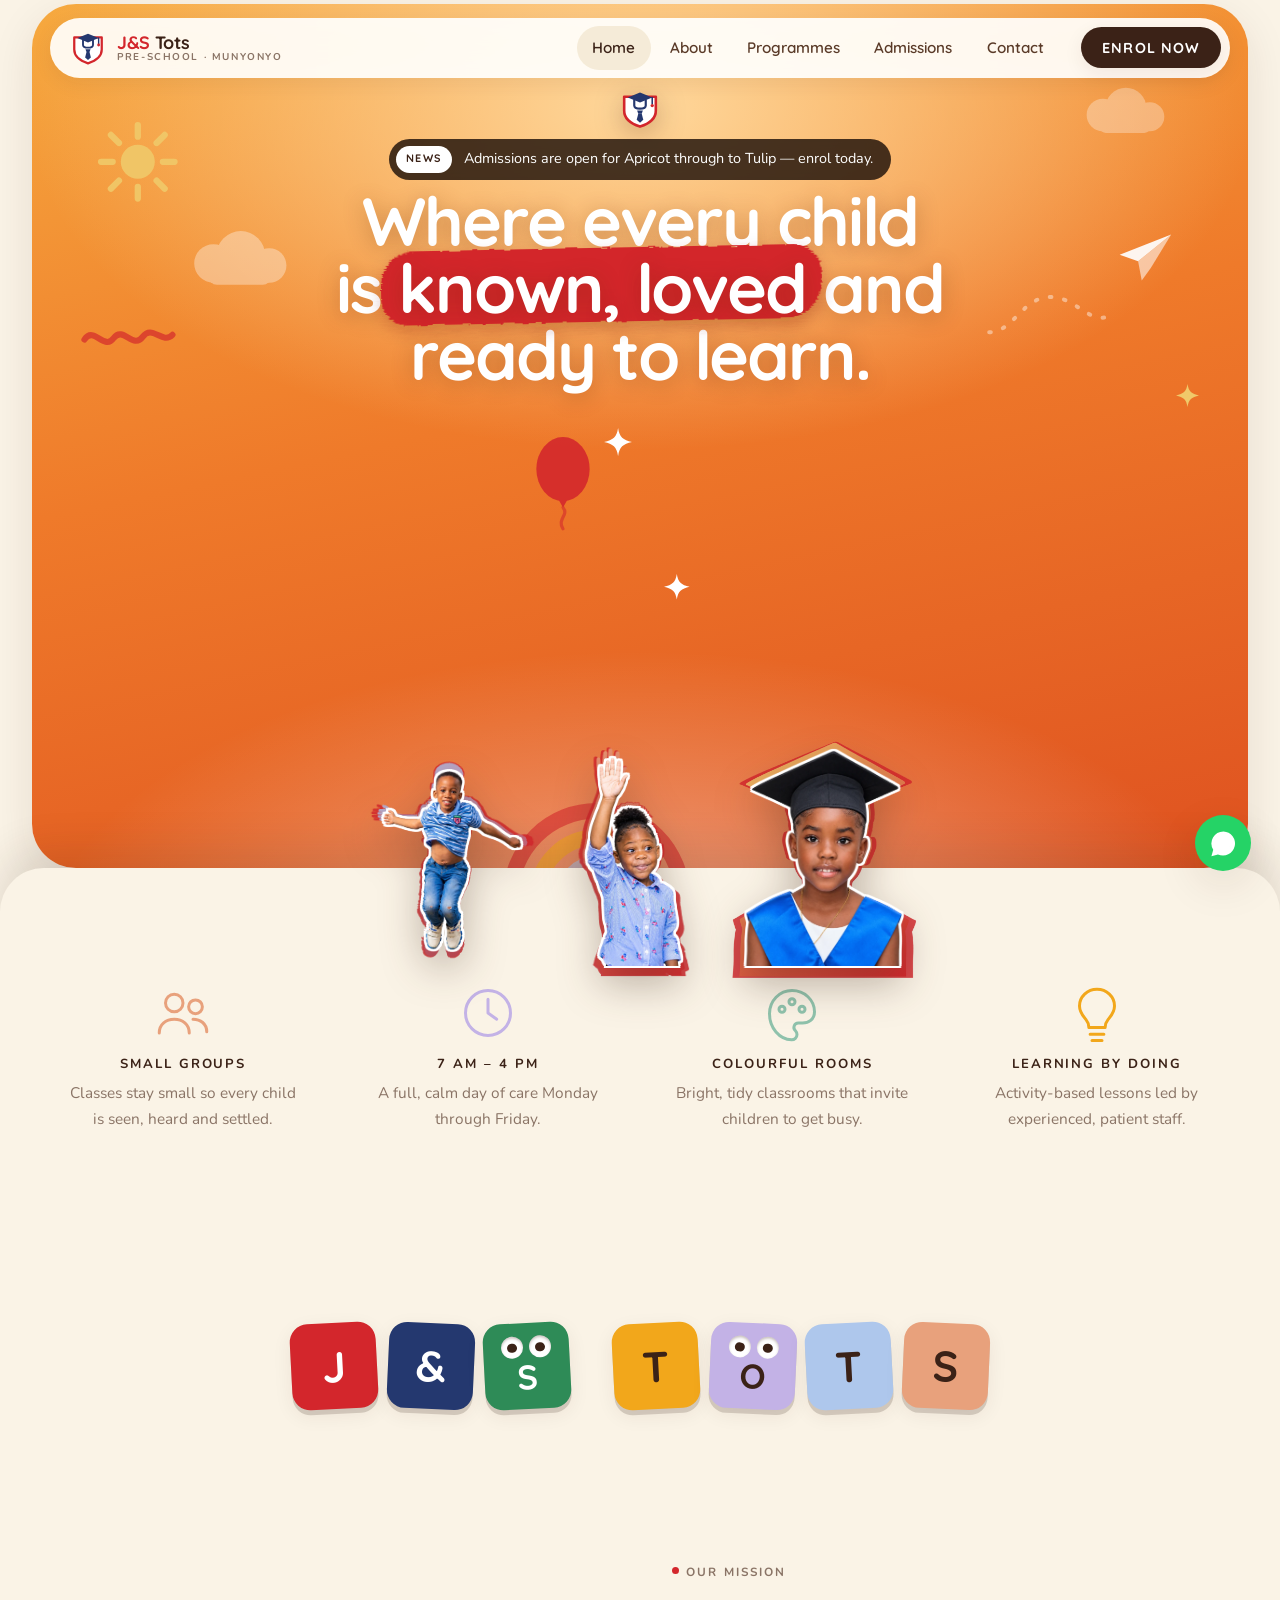
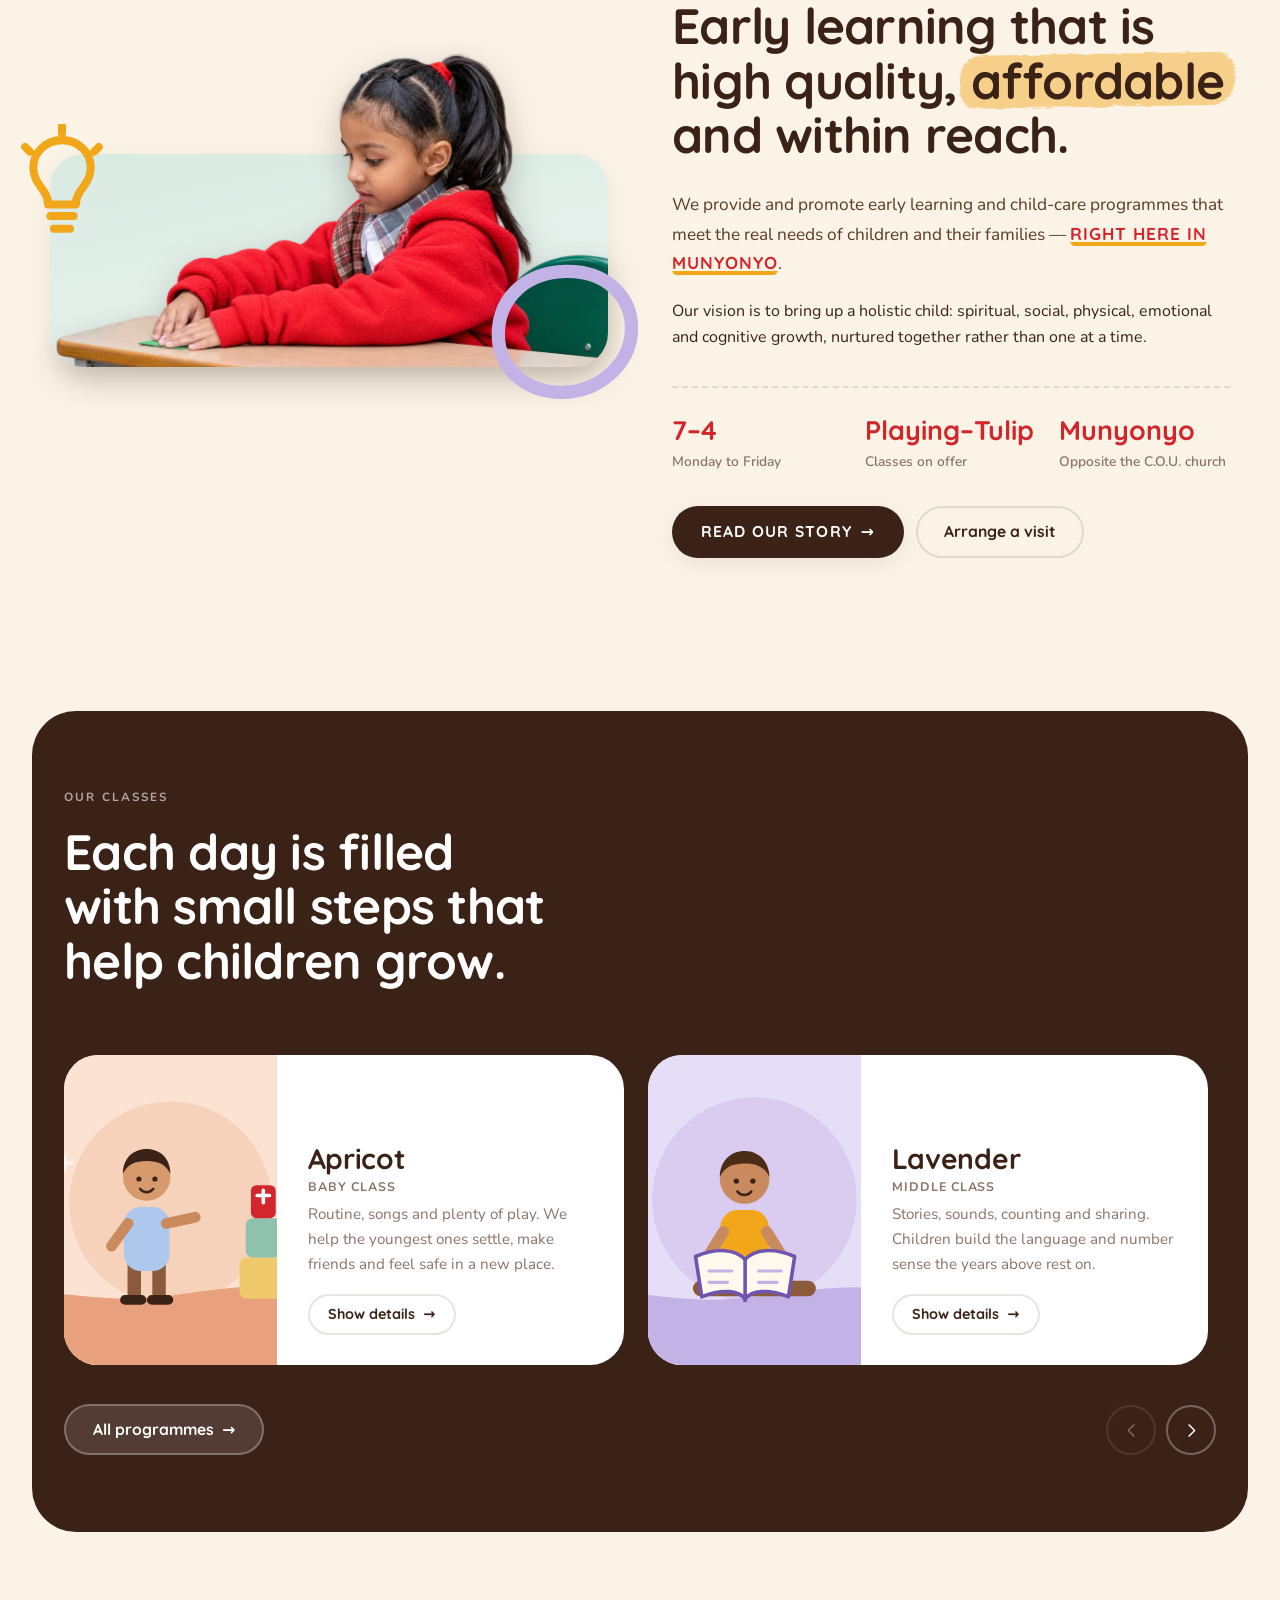
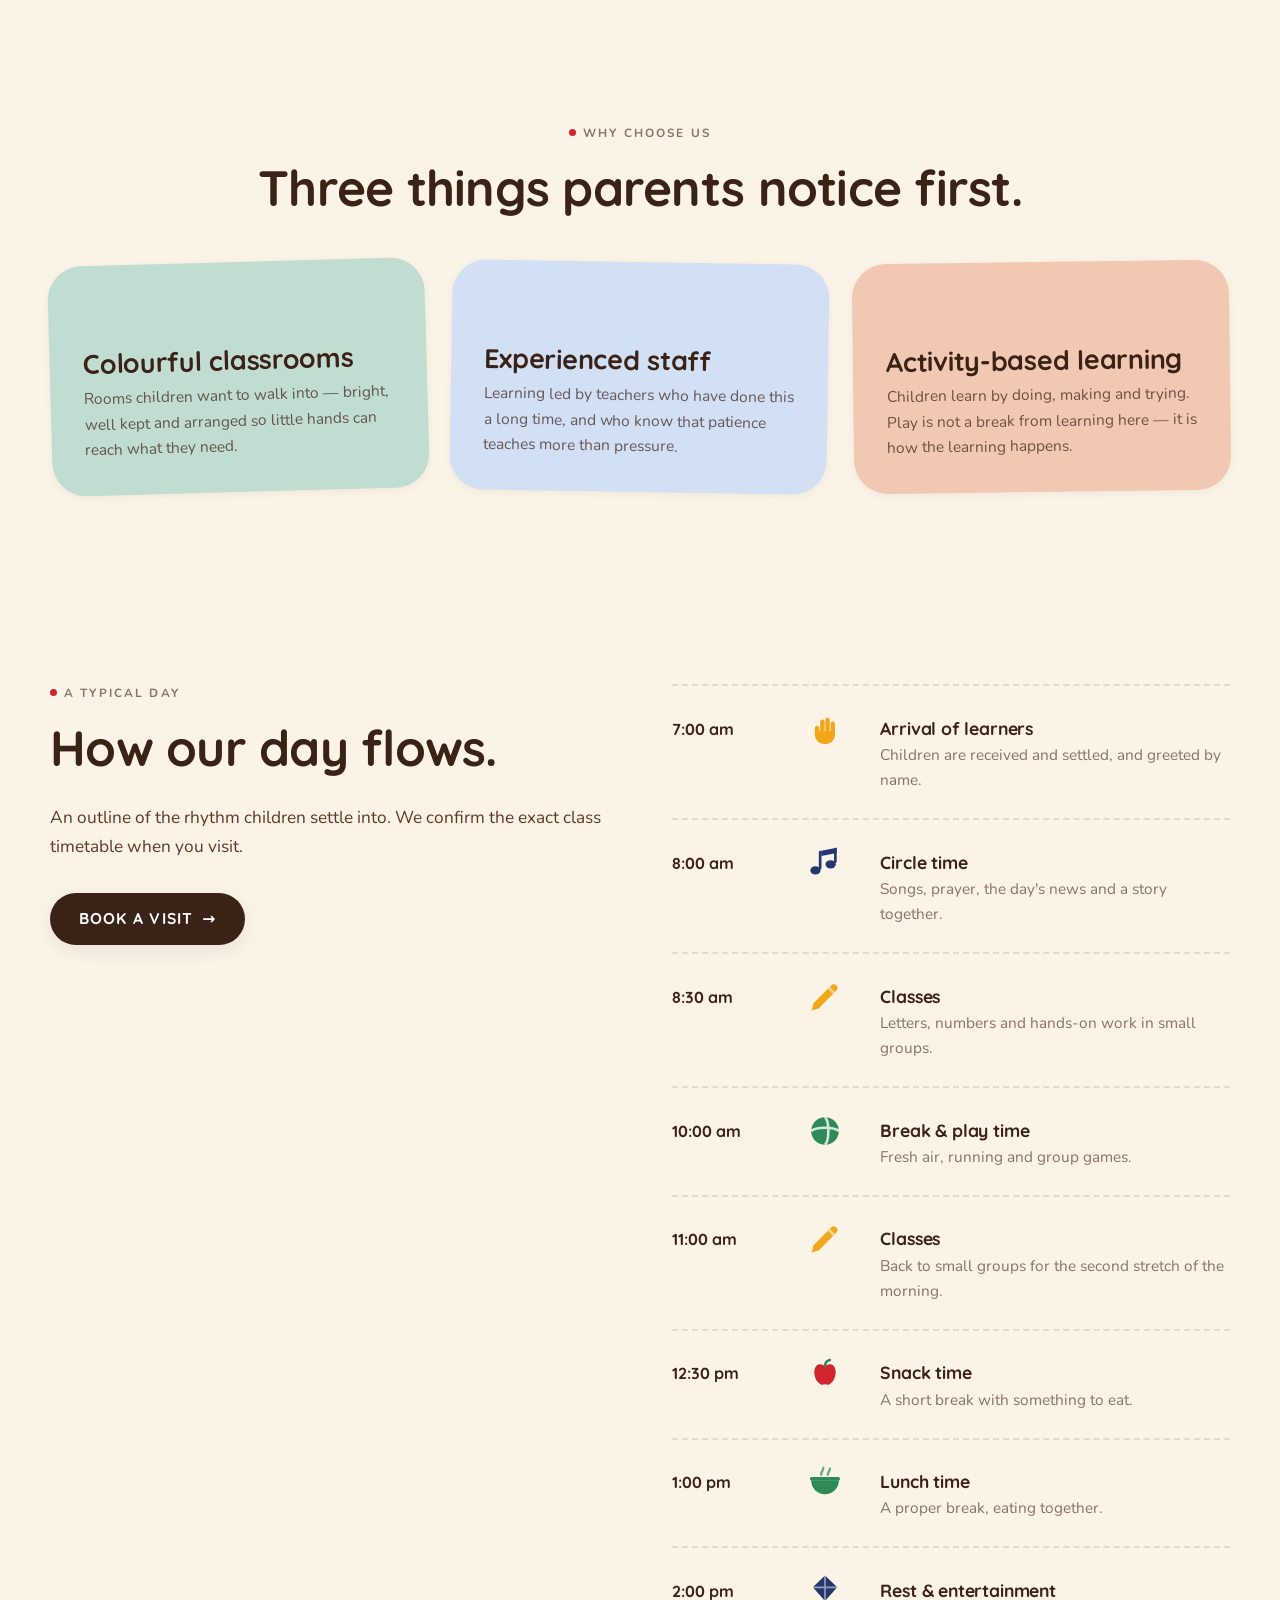
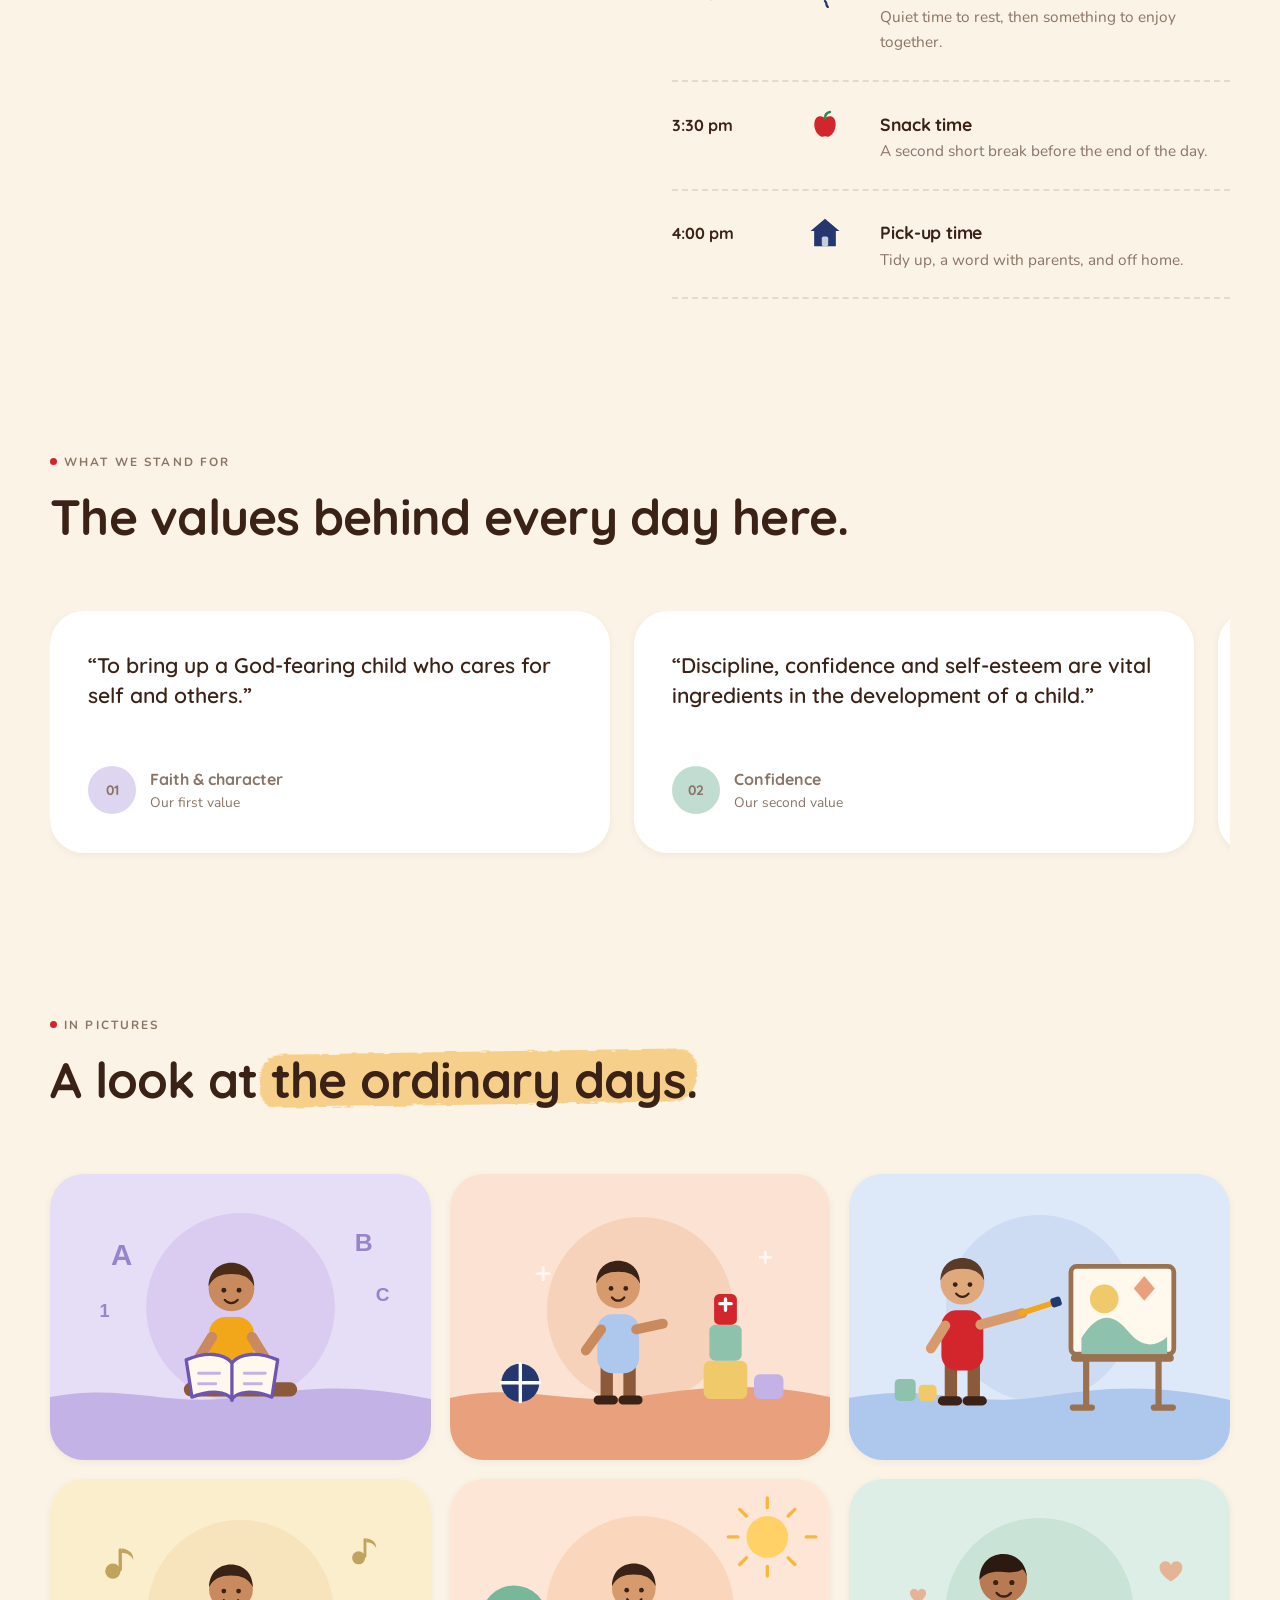
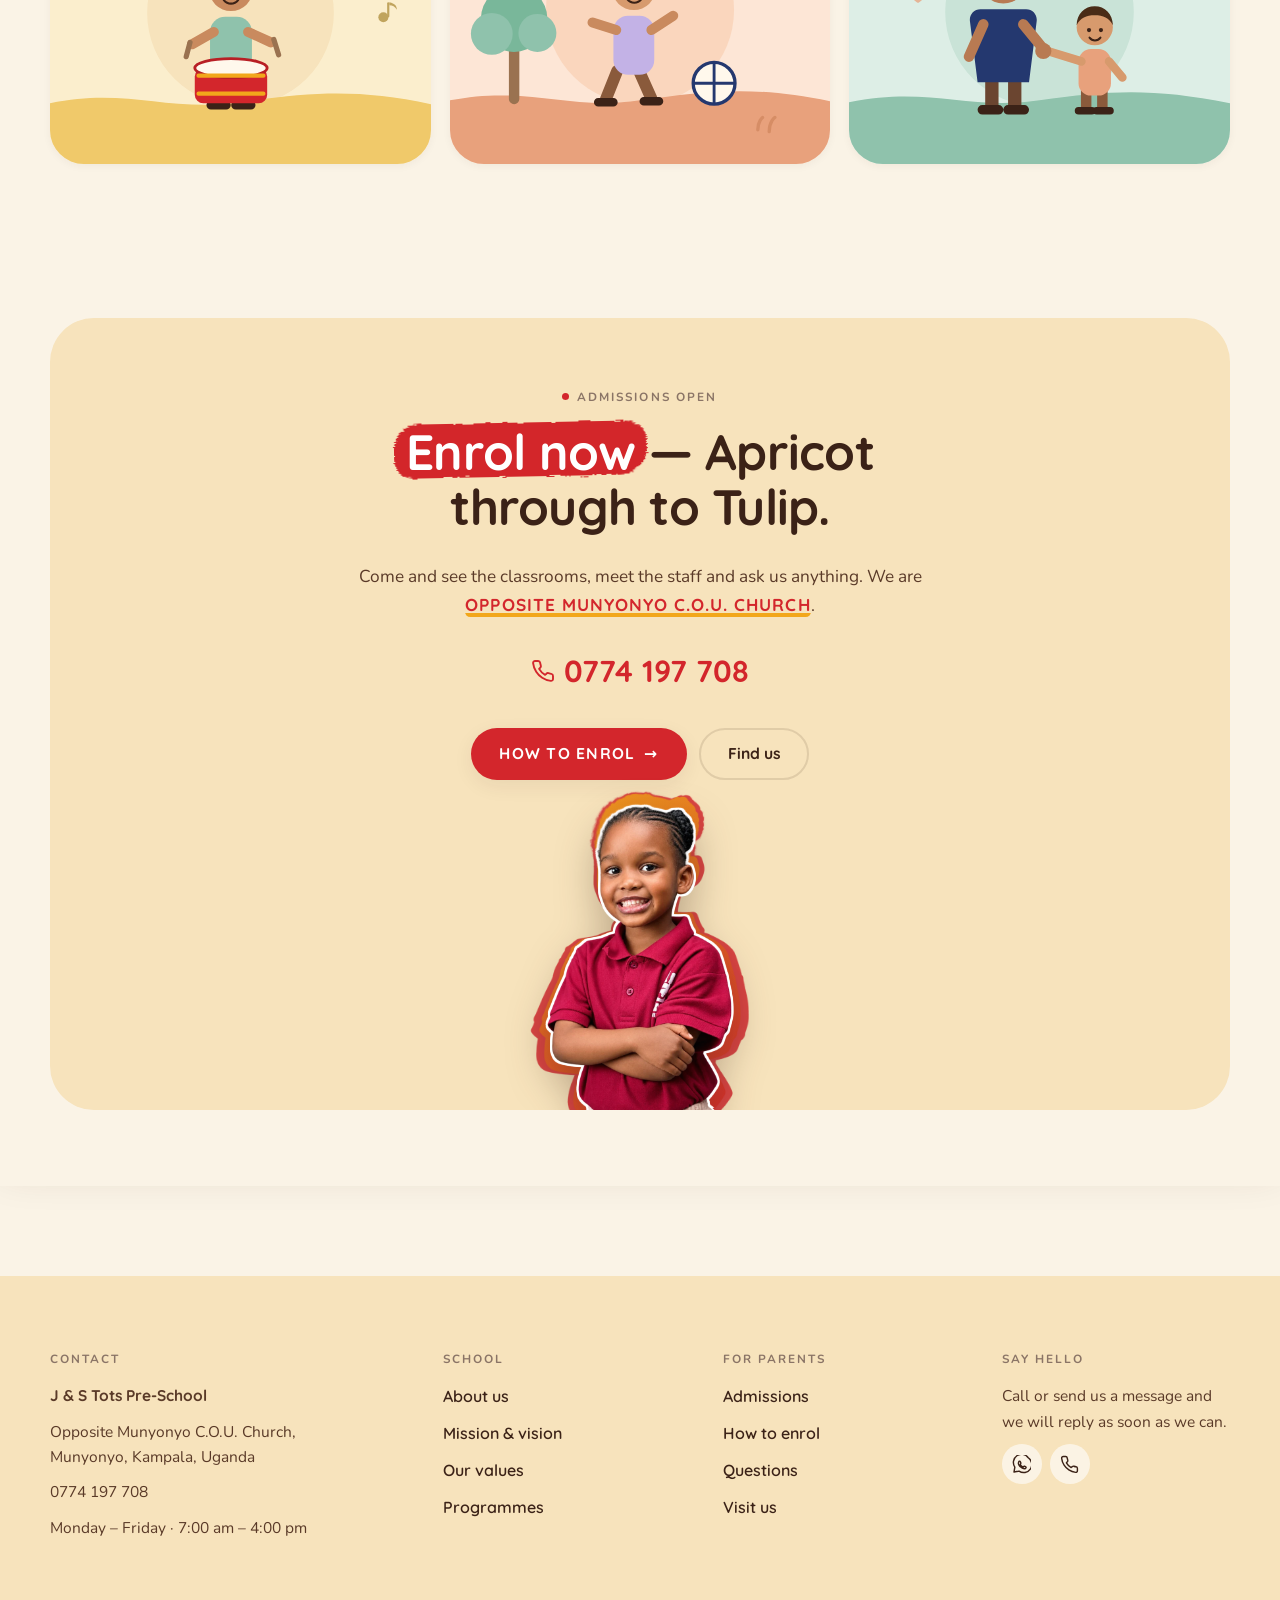
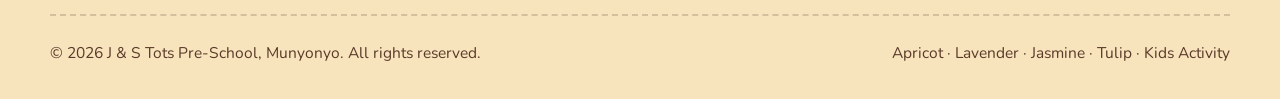
==== index.html @ 3fb21777 "Show the level under each class name Apricot, Lavender, Jasmine and Tulip are the school's names; Ba" ====
<!doctype html>
<html lang="en">
<head>
<meta charset="utf-8">
<meta name="viewport" content="width=device-width, initial-scale=1">
<title>J &amp; S Tots Pre-School — Munyonyo, Kampala</title>
<meta name="description" content="J &amp; S Tots Pre-School in Munyonyo, Kampala. Apricot through to Tulip, colourful classrooms and activity-based learning. Open Monday to Friday, 7:00 am – 4:00 pm.">
<meta name="theme-color" content="#faf3e6">
<link rel="icon" href="assets/img/logo.svg" type="image/svg+xml">
<link rel="preconnect" href="https://fonts.googleapis.com">
<link rel="preconnect" href="https://fonts.gstatic.com" crossorigin>
<link href="https://fonts.googleapis.com/css2?family=Quicksand:wght@500;600;700&family=Nunito:wght@400;600;700&display=swap" rel="stylesheet">
<link rel="stylesheet" href="assets/css/style.css">
<script>document.documentElement.classList.add('js');</script>
</head>
<body>
<a class="skip-link" href="#main">Skip to content</a>

<header class="nav-wrap">
  <nav class="nav" aria-label="Main">
    <a class="brand" href="index.html">
      <img class="brand-mark" src="assets/img/logo.svg" alt="" width="40" height="40">
      <span class="brand-name"><strong>J&amp;S</strong> Tots<span>Pre-School · Munyonyo</span></span>
    </a>
    <ul class="nav-menu" id="nav-menu">
      <li><a href="index.html" aria-current="page">Home</a></li>
      <li><a href="about.html">About</a></li>
      <li><a href="programmes.html">Programmes</a></li>
      <li><a href="admissions.html">Admissions</a></li>
      <li><a href="contact.html">Contact</a></li>
      <li class="nav-menu-cta"><a href="admissions.html">Enrol now</a></li>
    </ul>
    <a class="btn btn-dark btn-sm nav-cta" href="admissions.html">Enrol now</a>
    <button class="nav-toggle" type="button" aria-expanded="false" aria-controls="nav-menu">
      <span class="bars" aria-hidden="true"></span>
      <span class="sr-only">Open menu</span>
    </button>
  </nav>
</header>

<main id="main">

  <!-- ============================================= hero -->
  <section class="hero">
    <div class="hero-media">
      <!-- Kindergarten furniture: a sun, clouds, a paper plane, a balloon, a
           rainbow and some crayon marks, scattered through the corners the
           wording and the graduate leave empty. One decorative group, hidden
           from assistive tech, and never in the way of a pointer. Each shape
           takes its colour from CSS, so the palette stays in one place. -->
      <div class="hero-doodles" aria-hidden="true">
        <span class="doodle d-sun">
          <svg viewBox="0 0 100 100"><g stroke="currentColor" stroke-width="7" stroke-linecap="round" fill="none"><circle cx="50" cy="50" r="19" fill="currentColor" stroke="none"/><path d="M50 9v13M50 78v13M9 50h13M78 50h13M20 20l9 9M71 71l9 9M80 20l-9 9M29 71l-9 9"/></g></svg>
        </span>

        <span class="doodle d-cloud-a">
          <svg viewBox="0 0 120 60"><g fill="currentColor"><circle cx="35" cy="34" r="19"/><circle cx="62" cy="26" r="24"/><circle cx="90" cy="36" r="17"/><rect x="30" y="38" width="62" height="17" rx="8.5"/></g></svg>
        </span>

        <span class="doodle d-cloud-b">
          <svg viewBox="0 0 120 60"><g fill="currentColor"><circle cx="35" cy="34" r="19"/><circle cx="62" cy="26" r="24"/><circle cx="90" cy="36" r="17"/><rect x="30" y="38" width="62" height="17" rx="8.5"/></g></svg>
        </span>

        <span class="doodle d-plane">
          <svg viewBox="0 0 64 64"><path fill="currentColor" d="M60 6 4 28l20 7z"/><path fill="currentColor" opacity=".6" d="M60 6 24 35l4 21 10-14z"/></svg>
        </span>

        <span class="doodle d-trail">
          <svg viewBox="0 0 160 60"><path d="M4 54C34 54 46 10 80 10s46 34 76 24" fill="none" stroke="currentColor" stroke-width="5" stroke-linecap="round" stroke-dasharray="2 16"/></svg>
        </span>

        <span class="doodle d-balloon">
          <svg viewBox="0 0 60 92"><ellipse cx="30" cy="31" rx="25" ry="30" fill="currentColor"/><path d="M26 60h8l-4 7z" fill="currentColor"/><path d="M30 67c6 7-6 11 0 20" fill="none" stroke="currentColor" stroke-width="3" stroke-linecap="round" opacity=".65"/></svg>
        </span>

        <span class="doodle d-squiggle">
          <svg viewBox="0 0 170 40"><path d="M5 23c14-21 29 17 43-2s29 17 43-2 29 12 44-3" fill="none" stroke="currentColor" stroke-width="9" stroke-linecap="round"/></svg>
        </span>

        <span class="doodle d-rainbow">
          <svg viewBox="0 0 170 95"><g fill="none" stroke-width="13" stroke-linecap="round"><path d="M14 90a71 71 0 0 1 142 0" stroke="var(--red)"/><path d="M36 90a49 49 0 0 1 98 0" stroke="var(--gold)"/><path d="M58 90a27 27 0 0 1 54 0" stroke="var(--sky)"/></g></svg>
        </span>

        <span class="doodle d-star-a"><svg viewBox="0 0 40 40"><path fill="currentColor" d="M20 0c2 13 7 17 20 20-13 3-18 7-20 20-2-13-7-17-20-20 13-3 18-7 20-20Z"/></svg></span>
        <span class="doodle d-star-b"><svg viewBox="0 0 40 40"><path fill="currentColor" d="M20 0c2 13 7 17 20 20-13 3-18 7-20 20-2-13-7-17-20-20 13-3 18-7 20-20Z"/></svg></span>
        <span class="doodle d-star-c"><svg viewBox="0 0 40 40"><path fill="currentColor" d="M20 0c2 13 7 17 20 20-13 3-18 7-20 20-2-13-7-17-20-20 13-3 18-7 20-20Z"/></svg></span>
      </div>

      <div class="hero-overlay">
        <img class="hero-badge" src="assets/img/logo.svg" alt="" width="104" height="104">
        <div class="ticker">
          <span class="ticker-badge">News</span>
          <span class="ticker-text" data-messages='["Admissions are open for Apricot through to Tulip — enrol today.","Classes run Monday to Friday, 7:00 am to 4:00 pm.","Find us opposite Munyonyo C.O.U. Church.","Call 0774 197 708 to arrange a visit."]'>Admissions are open for Apricot through to Tulip — enrol today.</span>
        </div>
        <h1>Where every child is <span class="hl">known, loved</span> and ready to learn.</h1>
      </div>

    </div>
  </section>

  <!-- Everything below the hero rides over it as one opaque sheet
       (.after-hero in style.css). It has to be a single wrapper:
       the sections are transparent, so a pinned hero would show
       straight through them. Deliberately not re-indented, to keep
       the diff readable. -->
  <div class="after-hero">

  <!-- All three stand on the seam where the sheet climbs over the hero,
       rather than on the hero's own floor. .after-hero does no overflow
       clipping, which is what lets them hang above its edge as whole figures;
       the hero card clipped whoever stood on it. They share the cast slot, so
       they keep the white rim, the floating colour strokes and the script that
       reveals each stroke when its picture lands. -->
  <div class="seam-cast">
    <span class="cast-slot slot-jump"><img class="cast cast-jump" src="assets/img/kid-jump.webp" alt="" width="700" height="953" decoding="async"></span>
    <span class="cast-slot slot-hand"><img class="cast cast-hand" src="assets/img/kid-hand.webp" alt="" width="700" height="1050" decoding="async"></span>
    <span class="cast-slot slot-grad"><img class="cast cast-grad" src="assets/img/kid-grad.webp" alt="A pre-school graduate in a cap and gown" width="700" height="933" decoding="async"></span>
  </div>

  <!-- ============================================= why choose us, icon row -->
  <section class="section">
    <div class="wrap">
      <div class="feature-row">
        <div class="feature reveal">
          <svg class="feature-icon" viewBox="0 0 48 48" aria-hidden="true">
            <circle cx="17" cy="16" r="7"/><circle cx="34" cy="19" r="5.5"/>
            <path d="M5 40c0-7 5.4-11 12-11s12 4 12 11"/><path d="M32 29c6 0 11 3.6 11 10"/>
          </svg>
          <h3>Small groups</h3>
          <p>Classes stay small so every child is seen, heard and settled.</p>
        </div>
        <div class="feature reveal reveal-d1">
          <svg class="feature-icon" viewBox="0 0 48 48" aria-hidden="true">
            <circle cx="24" cy="24" r="18"/><path d="M24 13v11l7 5"/>
          </svg>
          <h3>7 am – 4 pm</h3>
          <p>A full, calm day of care Monday through Friday.</p>
        </div>
        <div class="feature reveal reveal-d2">
          <svg class="feature-icon" viewBox="0 0 48 48" aria-hidden="true">
            <path d="M24 6c10 0 18 7.6 18 17 0 6.4-5 9-9.5 9H29a3.5 3.5 0 0 0-2.4 6c.9 1 1.4 2 1.4 3.2 0 2.4-2 4.3-4.4 4.2C14 45.1 6 36 6 24.6 6 14.3 14 6 24 6Z"/>
            <circle cx="16" cy="21" r="2.4"/><circle cx="24" cy="15" r="2.4"/><circle cx="32" cy="21" r="2.4"/>
          </svg>
          <h3>Colourful rooms</h3>
          <p>Bright, tidy classrooms that invite children to get busy.</p>
        </div>
        <div class="feature reveal reveal-d3">
          <svg class="feature-icon" viewBox="0 0 48 48" aria-hidden="true">
            <path d="M24 5c7.7 0 14 6 14 13.3 0 5.2-3 8.2-5.2 11-1.6 2-2.3 4-2.3 6.2h-13c0-2.2-.7-4.2-2.3-6.2C13 26.5 10 23.5 10 18.3 10 11 16.3 5 24 5Z"/>
            <path d="M18.5 41h11M20 46h8"/>
          </svg>
          <h3>Learning by doing</h3>
          <p>Activity-based lessons led by experienced, patient staff.</p>
        </div>
      </div>
    </div>
  </section>

  <!-- ============================================= name blocks
       The school name as a row of toy bricks, two of them with eyes.
       Decorative: the row carries role="img" and its own label, so a
       screen reader hears the name instead of seven loose letters. -->
  <section class="section-tight">
    <div class="wrap">
      <p class="blocks reveal" role="img" aria-label="J and S Tots">
        <span class="block" style="--i:0; --c:var(--red)"><span class="glyph">J</span></span>
        <span class="block" style="--i:1; --c:var(--navy)"><span class="glyph">&amp;</span></span>
        <span class="block has-eyes" style="--i:2; --c:var(--green)"><span class="eyes"><i></i><i></i></span><span class="glyph">S</span></span>
        <span class="block-gap"></span>
        <span class="block" style="--i:3; --c:var(--gold); --g:var(--ink)"><span class="glyph">T</span></span>
        <span class="block has-eyes" style="--i:4; --c:var(--lav); --g:var(--ink)"><span class="eyes"><i></i><i></i></span><span class="glyph">O</span></span>
        <span class="block" style="--i:5; --c:var(--sky); --g:var(--ink)"><span class="glyph">T</span></span>
        <span class="block" style="--i:6; --c:var(--peach); --g:var(--ink)"><span class="glyph">S</span></span>
      </p>
    </div>
  </section>

  <!-- ============================================= mission split -->
  <section class="section-tight">
    <div class="wrap">
      <div class="split">
        <div class="split-media split-media-photo reveal">
          <img src="assets/img/kid-desk.webp" alt="A pupil at her desk, working quietly on a sheet of paper" width="1200" height="674" loading="lazy" decoding="async">
          <svg class="doodle doodle-ring" viewBox="0 0 124 114" fill="none" aria-hidden="true">
            <path d="M62 7c33-1 55 20 55 47 0 30-28 53-58 53C29 107 5 86 7 55 9 27 31 8 62 7Z" stroke="currentColor" stroke-width="11" stroke-linecap="round"/>
          </svg>
          <svg class="doodle doodle-bulb" viewBox="0 0 80 100" fill="none" aria-hidden="true">
            <path d="M40 14c14 0 25 10.6 25 24 0 9.6-5.8 15.4-9.6 21.2-2.4 3.6-3.4 7-3.4 10.8H28c0-3.8-1-7.2-3.4-10.8C20.8 53.4 15 47.6 15 38c0-13.4 11-24 25-24Z" stroke="currentColor" stroke-width="7" stroke-linejoin="round"/>
            <path d="M30 80h20M33 91h14M40 2v6M8 20l4 4M72 20l-4 4" stroke="currentColor" stroke-width="7" stroke-linecap="round"/>
          </svg>
        </div>
        <div class="reveal reveal-d1">
          <p class="eyebrow eyebrow-dot">Our mission</p>
          <h2>Early learning that is high quality, <span class="mark">affordable</span> and within reach.</h2>
          <p class="lede">We provide and promote early learning and child-care programmes that meet the real needs of children and their families — <strong class="shout">right here in Munyonyo</strong>.</p>
          <p>Our vision is to bring up a holistic child: spiritual, social, physical, emotional and cognitive growth, nurtured together rather than one at a time.</p>
          <div class="stat-strip">
            <div class="stat"><strong>7–4</strong><span>Monday to Friday</span></div>
            <div class="stat"><strong>Playing–Tulip</strong><span>Classes on offer</span></div>
            <div class="stat"><strong>Munyonyo</strong><span>Opposite the C.O.U. church</span></div>
          </div>
          <div class="btn-row">
            <a class="btn btn-dark" href="about.html">Read our story <span class="arrow" aria-hidden="true">→</span></a>
            <a class="btn btn-ghost" href="contact.html">Arrange a visit</a>
          </div>
        </div>
      </div>
    </div>
  </section>

  <!-- ============================================= programmes, dark band -->
  <section class="section-tight">
    <div class="band-dark">
      <div class="wrap">
        <div class="band-head">
          <div class="reveal">
            <p class="eyebrow">Our classes</p>
            <h2>Each day is filled with small steps that help children grow.</h2>
          </div>
        </div>
      </div>

      <div class="wrap carousel" id="prog-carousel">
        <div class="carousel-track">
          <article class="prog-card">
            <img src="assets/img/illus-play.svg" alt="" width="800" height="600">
            <div class="prog-body">
              <p class="eyebrow">First steps away from home</p>
              <h3>Apricot <span class="class-level">Baby Class</span></h3>
              <p>Routine, songs and plenty of play. We help the youngest ones settle, make friends and feel safe in a new place.</p>
              <a class="btn btn-light btn-sm" href="programmes.html">Show details <span class="arrow" aria-hidden="true">→</span></a>
            </div>
          </article>

          <article class="prog-card">
            <img src="assets/img/illus-read.svg" alt="" width="800" height="600">
            <div class="prog-body">
              <p class="eyebrow">Letters, numbers, confidence</p>
              <h3>Lavender <span class="class-level">Middle Class</span></h3>
              <p>Stories, sounds, counting and sharing. Children build the language and number sense the years above rest on.</p>
              <a class="btn btn-light btn-sm" href="programmes.html">Show details <span class="arrow" aria-hidden="true">→</span></a>
            </div>
          </article>

          <article class="prog-card">
            <img src="assets/img/illus-music.svg" alt="" width="800" height="600">
            <div class="prog-body">
              <p class="eyebrow">Ready for the next step</p>
              <h3>Jasmine <span class="class-level">Top Class</span></h3>
              <p>Writing, number work and speaking up in front of the class — the habits that make Tulip feel easy rather than a leap.</p>
              <a class="btn btn-light btn-sm" href="programmes.html">Show details <span class="arrow" aria-hidden="true">→</span></a>
            </div>
          </article>

          <article class="prog-card">
            <img src="assets/img/illus-art.svg" alt="" width="800" height="600">
            <div class="prog-body">
              <p class="eyebrow">The first primary year</p>
              <h3>Tulip <span class="class-level">Primary One</span></h3>
              <p>Reading, writing and number work in small groups, with the same warm care our younger classes are known for.</p>
              <a class="btn btn-light btn-sm" href="programmes.html">Show details <span class="arrow" aria-hidden="true">→</span></a>
            </div>
          </article>

          <article class="prog-card">
            <img src="assets/img/illus-music.svg" alt="" width="800" height="600">
            <div class="prog-body">
              <p class="eyebrow">Through the week</p>
              <h3>Kids Activity</h3>
              <p>Music and movement, art, outdoor play and group games — where hidden talents tend to show themselves first.</p>
              <a class="btn btn-light btn-sm" href="programmes.html">Show details <span class="arrow" aria-hidden="true">→</span></a>
            </div>
          </article>
        </div>
      </div>

      <div class="wrap" style="margin-top:1.8rem">
        <div class="band-head" style="margin-bottom:0">
          <a class="btn btn-on-dark" href="programmes.html">All programmes <span class="arrow" aria-hidden="true">→</span></a>
          <div class="carousel-nav" data-for="prog-carousel">
            <button class="c-btn" type="button" data-dir="prev"><svg viewBox="0 0 24 24" aria-hidden="true"><path d="M15 5l-7 7 7 7"/></svg><span class="sr-only">Previous</span></button>
            <button class="c-btn" type="button" data-dir="next"><svg viewBox="0 0 24 24" aria-hidden="true"><path d="M9 5l7 7-7 7"/></svg><span class="sr-only">Next</span></button>
          </div>
        </div>
      </div>
    </div>
  </section>

  <!-- ============================================= why choose us -->
  <section class="section">
    <div class="wrap">
      <div class="center reveal" style="margin-bottom:clamp(2rem,4vw,3rem)">
        <p class="eyebrow eyebrow-dot">Why choose us</p>
        <h2>Three things parents notice first.</h2>
      </div>
      <div class="tilt-grid">
        <article class="tilt reveal">
          <h3>Colourful classrooms</h3>
          <p>Rooms children want to walk into — bright, well kept and arranged so little hands can reach what they need.</p>
        </article>
        <article class="tilt reveal reveal-d1">
          <h3>Experienced staff</h3>
          <p>Learning led by teachers who have done this a long time, and who know that patience teaches more than pressure.</p>
        </article>
        <article class="tilt reveal reveal-d2">
          <h3>Activity-based learning</h3>
          <p>Children learn by doing, making and trying. Play is not a break from learning here — it is how the learning happens.</p>
        </article>
      </div>
    </div>
  </section>

  <!-- ============================================= day flow -->
  <section class="section-tight">
    <div class="wrap">
      <div class="split" style="align-items:start">
        <div class="reveal">
          <p class="eyebrow eyebrow-dot">A typical day</p>
          <h2>How our day flows.</h2>
          <p class="lede">An outline of the rhythm children settle into. We confirm the exact class timetable when you visit.</p>
          <div class="btn-row">
            <a class="btn btn-dark" href="contact.html">Book a visit <span class="arrow" aria-hidden="true">→</span></a>
          </div>
        </div>
        <div class="flow reveal reveal-d1">
          <div class="flow-row">
            <div class="flow-time">7:00 am<span class="flow-icon fi-wave"><svg viewBox="0 0 32 32" aria-hidden="true"><g fill="currentColor"><rect x="6.5" y="13" width="4.2" height="9" rx="2.1"/><rect x="11.4" y="7" width="4.2" height="15" rx="2.1"/><rect x="16.3" y="5.5" width="4.2" height="16.5" rx="2.1"/><rect x="21.2" y="9" width="4.2" height="13" rx="2.1"/><path d="M6.5 18h18.9v3.6a8.4 8.4 0 0 1-8.4 8.4h-2.1a8.4 8.4 0 0 1-8.4-8.4z"/></g></svg></span></div>
            <div><h3>Arrival of learners</h3><p>Children are received and settled, and greeted by name.</p></div>
          </div>
          <div class="flow-row">
            <div class="flow-time">8:00 am<span class="flow-icon fi-note"><svg viewBox="0 0 32 32" aria-hidden="true"><g fill="currentColor"><path d="M12.5 4.5 27 1.6v5L12.5 9.5z"/><rect x="10.2" y="4.5" width="2.5" height="17.5" rx="1.25"/><rect x="24.5" y="1.6" width="2.5" height="14.5" rx="1.25"/><ellipse cx="7" cy="23" rx="4.8" ry="3.9"/><ellipse cx="21.3" cy="17.2" rx="4.8" ry="3.9"/></g></svg></span></div>
            <div><h3>Circle time</h3><p>Songs, prayer, the day's news and a story together.</p></div>
          </div>
          <div class="flow-row">
            <div class="flow-time">8:30 am<span class="flow-icon fi-pencil"><svg viewBox="0 0 32 32" aria-hidden="true"><path fill="currentColor" d="m3.4 28.6 1.8-6.8L22 5a3.4 3.4 0 0 1 4.8 4.8L10 26.8z"/><path fill="#fff" opacity=".5" d="m20.6 6.4 4.8 4.8-1.9 1.9-4.8-4.8z"/></svg></span></div>
            <div><h3>Classes</h3><p>Letters, numbers and hands-on work in small groups.</p></div>
          </div>
          <div class="flow-row">
            <div class="flow-time">10:00 am<span class="flow-icon fi-ball"><svg viewBox="0 0 32 32" aria-hidden="true"><circle cx="16" cy="16" r="13" fill="currentColor"/><path d="M16 3c4.2 4.2 4.2 21.8 0 26M3 16c4.2-4.2 21.8-4.2 26 0" stroke="#fff" stroke-width="2.4" fill="none" opacity=".8"/></svg></span></div>
            <div><h3>Break &amp; play time</h3><p>Fresh air, running and group games.</p></div>
          </div>
          <div class="flow-row">
            <div class="flow-time">11:00 am<span class="flow-icon fi-pencil"><svg viewBox="0 0 32 32" aria-hidden="true"><path fill="currentColor" d="m3.4 28.6 1.8-6.8L22 5a3.4 3.4 0 0 1 4.8 4.8L10 26.8z"/><path fill="#fff" opacity=".5" d="m20.6 6.4 4.8 4.8-1.9 1.9-4.8-4.8z"/></svg></span></div>
            <div><h3>Classes</h3><p>Back to small groups for the second stretch of the morning.</p></div>
          </div>
          <div class="flow-row">
            <div class="flow-time">12:30 pm<span class="flow-icon fi-apple"><svg viewBox="0 0 32 32" aria-hidden="true"><path fill="currentColor" d="M16 9.6c2.1-2.2 6.3-2.7 8.4 0 2.7 3.5 2.1 10.6-1.6 14.8-1.7 1.9-3.5 2.7-4.7 2.7-1 0-1.4-.4-2.1-.4s-1.1.4-2.1.4c-1.3 0-3-.8-4.7-2.7C5.5 20.2 4.9 13.1 7.6 9.6c2.1-2.7 6.3-2.2 8.4 0Z"/><path d="M16 9.6c0-3.2 1.7-5.3 4.6-5.9" stroke="var(--green)" stroke-width="2.4" fill="none" stroke-linecap="round"/></svg></span></div>
            <div><h3>Snack time</h3><p>A short break with something to eat.</p></div>
          </div>
          <div class="flow-row">
            <div class="flow-time">1:00 pm<span class="flow-icon fi-bowl"><svg viewBox="0 0 32 32" aria-hidden="true"><path fill="currentColor" d="M3 14.6h26A13 13 0 0 1 16 27.6 13 13 0 0 1 3 14.6Z"/><rect x="1.8" y="11.4" width="28.4" height="3.4" rx="1.7" fill="currentColor"/><path d="M20.6 3.4c0 2.6-2 3.1-2 5.7M14.4 2.6c0 2.9-2 3.5-2 6.5" stroke="currentColor" stroke-width="2.2" fill="none" stroke-linecap="round" opacity=".7"/></svg></span></div>
            <div><h3>Lunch time</h3><p>A proper break, eating together.</p></div>
          </div>
          <div class="flow-row">
            <div class="flow-time">2:00 pm<span class="flow-icon fi-kite"><svg viewBox="0 0 32 32" aria-hidden="true"><path fill="currentColor" d="M16 1.5 4.5 12.5 16 25.5 27.5 12.5z"/><path d="M4.5 12.5h23M16 1.5v24" stroke="#fff" stroke-width="1.6" opacity=".5" fill="none"/><path d="M16 25.5c2.6 2 0 3.6 2.6 5.5" stroke="currentColor" stroke-width="2.2" fill="none" stroke-linecap="round"/></svg></span></div>
            <div><h3>Rest &amp; entertainment</h3><p>Quiet time to rest, then something to enjoy together.</p></div>
          </div>
          <div class="flow-row">
            <div class="flow-time">3:30 pm<span class="flow-icon fi-apple"><svg viewBox="0 0 32 32" aria-hidden="true"><path fill="currentColor" d="M16 9.6c2.1-2.2 6.3-2.7 8.4 0 2.7 3.5 2.1 10.6-1.6 14.8-1.7 1.9-3.5 2.7-4.7 2.7-1 0-1.4-.4-2.1-.4s-1.1.4-2.1.4c-1.3 0-3-.8-4.7-2.7C5.5 20.2 4.9 13.1 7.6 9.6c2.1-2.7 6.3-2.2 8.4 0Z"/><path d="M16 9.6c0-3.2 1.7-5.3 4.6-5.9" stroke="var(--green)" stroke-width="2.4" fill="none" stroke-linecap="round"/></svg></span></div>
            <div><h3>Snack time</h3><p>A second short break before the end of the day.</p></div>
          </div>
          <div class="flow-row">
            <div class="flow-time">4:00 pm<span class="flow-icon fi-house"><svg viewBox="0 0 32 32" aria-hidden="true"><path fill="currentColor" d="M16 2.6 2.4 14.2h3.4v14.2h20.4V14.2h3.4z"/><rect x="13" y="19.4" width="6" height="9" rx="1.6" fill="#fff" opacity=".75"/></svg></span></div>
            <div><h3>Pick-up time</h3><p>Tidy up, a word with parents, and off home.</p></div>
          </div>
        </div>
      </div>
    </div>
  </section>

  <!-- ============================================= values carousel -->
  <section class="section-tight">
    <div class="wrap">
      <div class="band-head">
        <div class="reveal">
          <p class="eyebrow eyebrow-dot">What we stand for</p>
          <h2>The values behind every day here.</h2>
        </div>
        <div class="carousel-nav reveal reveal-d1" data-for="values-carousel">
          <button class="c-btn" type="button" data-dir="prev"><svg viewBox="0 0 24 24" aria-hidden="true"><path d="M15 5l-7 7 7 7"/></svg><span class="sr-only">Previous</span></button>
          <button class="c-btn" type="button" data-dir="next"><svg viewBox="0 0 24 24" aria-hidden="true"><path d="M9 5l7 7-7 7"/></svg><span class="sr-only">Next</span></button>
        </div>
      </div>
    </div>

    <div class="wrap carousel" id="values-carousel">
      <div class="carousel-track">
        <article class="quote-card">
          <blockquote>“To bring up a God-fearing child who cares for self and others.”</blockquote>
          <div class="quote-by">
            <span class="avatar" style="background:color-mix(in srgb, var(--lav) 55%, #fff)" aria-hidden="true">01</span>
            <span><strong>Faith &amp; character</strong><span>Our first value</span></span>
          </div>
        </article>
        <article class="quote-card">
          <blockquote>“Discipline, confidence and self-esteem are vital ingredients in the development of a child.”</blockquote>
          <div class="quote-by">
            <span class="avatar" style="background:color-mix(in srgb, var(--sage) 55%, #fff)" aria-hidden="true">02</span>
            <span><strong>Confidence</strong><span>Our second value</span></span>
          </div>
        </article>
        <article class="quote-card">
          <blockquote>“Quality care and trust, to meet the needs of the children and families we serve.”</blockquote>
          <div class="quote-by">
            <span class="avatar" style="background:color-mix(in srgb, var(--peach) 55%, #fff)" aria-hidden="true">03</span>
            <span><strong>Care &amp; trust</strong><span>Our third value</span></span>
          </div>
        </article>
        <article class="quote-card">
          <blockquote>“Life-long learning — we share a responsibility to support and nurture children for the whole of their lives.”</blockquote>
          <div class="quote-by">
            <span class="avatar" style="background:color-mix(in srgb, var(--sky) 60%, #fff)" aria-hidden="true">04</span>
            <span><strong>Life-long learning</strong><span>Our fourth value</span></span>
          </div>
        </article>
        <article class="quote-card">
          <blockquote>“Partnership. Respectful relationships are very important to how we operate.”</blockquote>
          <div class="quote-by">
            <span class="avatar" style="background:color-mix(in srgb, var(--butter) 60%, #fff)" aria-hidden="true">05</span>
            <span><strong>Partnership</strong><span>Our fifth value</span></span>
          </div>
        </article>
      </div>
    </div>
  </section>

  <!-- ============================================= gallery -->
  <section class="section-tight">
    <div class="wrap">
      <div class="band-head">
        <div class="reveal">
          <p class="eyebrow eyebrow-dot">In pictures</p>
          <h2>A look at <span class="mark">the ordinary days</span>.</h2>
        </div>
      </div>

      <!-- Stock artwork, not photographs of this school's children. Every
           photograph the site owns is already on this page, and putting stock
           photographs of other people's children on a school site reads as a
           claim about who attends it. Drawings make no such claim, carry no
           licence to track, and match the rest of the page. They swap for real
           photographs one <img> at a time when the school has some. -->
      <div class="gallery gallery-art">
        <figure class="gallery-item reveal">
          <img src="assets/img/illus-read.svg" alt="A child sitting with an open story book" width="800" height="600" loading="lazy" decoding="async">
        </figure>
        <figure class="gallery-item reveal reveal-d1">
          <img src="assets/img/illus-play.svg" alt="A child stacking coloured building blocks" width="800" height="600" loading="lazy" decoding="async">
        </figure>
        <figure class="gallery-item reveal reveal-d2">
          <img src="assets/img/illus-art.svg" alt="A child painting at an easel" width="800" height="600" loading="lazy" decoding="async">
        </figure>
        <figure class="gallery-item reveal">
          <img src="assets/img/illus-music.svg" alt="Children singing and making music together" width="800" height="600" loading="lazy" decoding="async">
        </figure>
        <figure class="gallery-item reveal reveal-d1">
          <img src="assets/img/illus-outdoor.svg" alt="Children playing outdoors in the school compound" width="800" height="600" loading="lazy" decoding="async">
        </figure>
        <figure class="gallery-item reveal reveal-d2">
          <img src="assets/img/illus-care.svg" alt="A teacher holding a small child's hand" width="800" height="600" loading="lazy" decoding="async">
        </figure>
      </div>
    </div>
  </section>

  <!-- ============================================= CTA -->
  <section class="section-tight">
    <div class="cta reveal">
      <!-- The cast now stands along the hero floor where she used to, so she
           moved here, where the panel has space beside the centred wording. -->
      <span class="cast-slot slot-pupil"><img class="pupil" src="assets/img/pupil.webp"
           alt="A smiling child in a maroon polo shirt, arms folded"
           width="620" height="930" loading="lazy" decoding="async"></span>
      <p class="eyebrow eyebrow-dot" style="justify-content:center">Admissions open</p>
      <h2><span class="hl">Enrol now</span> — Apricot through to Tulip.</h2>
      <p class="lede">Come and see the classrooms, meet the staff and ask us anything. We are <strong class="shout">opposite Munyonyo C.O.U. Church</strong>.</p>
      <a class="cta-phone" href="tel:+256774197708">
        <svg viewBox="0 0 24 24" aria-hidden="true" stroke-linecap="round" stroke-linejoin="round"><path d="M22 16.9v3a2 2 0 0 1-2.2 2 19.8 19.8 0 0 1-8.6-3.1 19.5 19.5 0 0 1-6-6A19.8 19.8 0 0 1 2.1 4.2 2 2 0 0 1 4.1 2h3a2 2 0 0 1 2 1.7c.1 1 .4 1.9.7 2.8a2 2 0 0 1-.5 2.1L8.1 9.9a16 16 0 0 0 6 6l1.3-1.2a2 2 0 0 1 2.1-.5c.9.3 1.8.6 2.8.7a2 2 0 0 1 1.7 2Z"/></svg>
        0774 197 708
      </a>
      <div class="btn-row" style="justify-content:center">
        <a class="btn btn-red" href="admissions.html">How to enrol <span class="arrow" aria-hidden="true">→</span></a>
        <a class="btn btn-ghost" href="contact.html">Find us</a>
      </div>
    </div>
  </section>

  </div>
</main>

<footer class="footer">
  <div class="wrap footer-grid">
    <div>
      <h2 class="footer-label">Contact</h2>
      <p class="footer-name">J &amp; S Tots Pre-School</p>
      <p>Opposite Munyonyo C.O.U. Church,<br>Munyonyo, Kampala, Uganda</p>
      <p><a href="tel:+256774197708">0774 197 708</a></p>
      <p>Monday – Friday · 7:00 am – 4:00 pm</p>
    </div>
    <div>
      <h2 class="footer-label">School</h2>
      <ul class="footer-links">
        <li><a href="about.html">About us</a></li>
        <li><a href="about.html#mission">Mission &amp; vision</a></li>
        <li><a href="about.html#values">Our values</a></li>
        <li><a href="programmes.html">Programmes</a></li>
      </ul>
    </div>
    <div>
      <h2 class="footer-label">For parents</h2>
      <ul class="footer-links">
        <li><a href="admissions.html">Admissions</a></li>
        <li><a href="admissions.html#how">How to enrol</a></li>
        <li><a href="admissions.html#faq">Questions</a></li>
        <li><a href="contact.html">Visit us</a></li>
      </ul>
    </div>
    <div>
      <h2 class="footer-label">Say hello</h2>
      <p>Call or send us a message and we will reply as soon as we can.</p>
      <div class="footer-social">
        <a href="https://wa.me/256774197708" aria-label="WhatsApp">
          <svg viewBox="0 0 24 24" aria-hidden="true"><path d="M20.5 3.5A10 10 0 0 0 3.6 15.3L2.5 21.5l6.4-1.1A10 10 0 1 0 20.5 3.5Z"/><path d="M8.6 8.2c.2-.5.4-.5.6-.5h.6c.2 0 .4 0 .6.5l.8 1.9c.1.3 0 .5-.1.7l-.5.6c-.2.2-.3.4-.1.7a7 7 0 0 0 3.3 2.9c.3.1.5.1.7-.1l.6-.7c.2-.2.4-.2.6-.1l1.8.9c.3.1.4.3.4.5a2 2 0 0 1-1.4 1.8c-.6.2-1.4.2-4.2-1.2a9.4 9.4 0 0 1-4-4.3c-.5-1.2-.4-2.3.3-3.1Z"/></svg>
        </a>
        <a href="tel:+256774197708" aria-label="Call the school">
          <svg viewBox="0 0 24 24" aria-hidden="true" stroke-linecap="round" stroke-linejoin="round"><path d="M22 16.9v3a2 2 0 0 1-2.2 2 19.8 19.8 0 0 1-8.6-3.1 19.5 19.5 0 0 1-6-6A19.8 19.8 0 0 1 2.1 4.2 2 2 0 0 1 4.1 2h3a2 2 0 0 1 2 1.7c.1 1 .4 1.9.7 2.8a2 2 0 0 1-.5 2.1L8.1 9.9a16 16 0 0 0 6 6l1.3-1.2a2 2 0 0 1 2.1-.5c.9.3 1.8.6 2.8.7a2 2 0 0 1 1.7 2Z"/></svg>
        </a>
      </div>
    </div>
  </div>
  <div class="wrap footer-base">
    <p>© <span data-year>2026</span> J &amp; S Tots Pre-School, Munyonyo. All rights reserved.</p>
    <p>Apricot · Lavender · Jasmine · Tulip · Kids Activity</p>
  </div>
</footer>

<a class="wa-float" href="https://wa.me/256774197708" aria-label="Chat with us on WhatsApp">
  <svg viewBox="0 0 24 24" aria-hidden="true"><path d="M17.5 14.4c-.3-.2-1.8-.9-2-1-.3-.1-.5-.2-.7.1l-.9 1.1c-.2.2-.3.2-.6.1a8 8 0 0 1-2.4-1.5 9 9 0 0 1-1.6-2c-.2-.3 0-.5.1-.6l.5-.6a2 2 0 0 0 .3-.5c.1-.2 0-.4 0-.5l-1-2.3c-.2-.6-.5-.5-.7-.5h-.6c-.2 0-.5.1-.8.4a3 3 0 0 0-1 2.2 5.2 5.2 0 0 0 1.1 2.8 11.9 11.9 0 0 0 4.6 4.1c2.3 1 2.7.8 3.2.7a2.7 2.7 0 0 0 1.8-1.2c.2-.5.2-1 .2-1.1 0-.1-.2-.2-.5-.3M12 2a10 10 0 0 0-8.5 15.2L2 22.5l5.4-1.4A10 10 0 1 0 12 2Z"/></svg>
</a>

<script src="assets/js/main.js"></script>

<!-- Crayon texture for the highlight marks. feTurbulence generates the noise
     and feDisplacementMap pushes the bar edges around with it, which is what
     gives the waxy, skipped-over-paper edge. Generated, so it costs no
     bandwidth and stays sharp at any size. -->
<svg aria-hidden="true" focusable="false" width="0" height="0" style="position:absolute">
  <filter id="crayon" x="-15%" y="-40%" width="130%" height="180%">
    <feTurbulence type="fractalNoise" baseFrequency="0.06 0.8" numOctaves="4" seed="7" result="grain"/>
    <feDisplacementMap in="SourceGraphic" in2="grain" scale="5" xChannelSelector="R" yChannelSelector="G"/>
  </filter>
</svg>

</body>
</html>
---- assets/css/style.css ----
/* ==========================================================================
   J & S Tots Pre-School — Munyonyo
   Design system: warm cream, deep cocoa, soft pastel accents, rounded type.
   ========================================================================== */

/* --------------------------------------------------- tokens */
:root {
  color-scheme: light;

  /* surfaces */
  --cream: #faf3e6;
  --cream-2: #f5ebd8;
  --sand: #f7e3bc;
  --paper: #ffffff;

  /* ink */
  --ink: #3b2217;
  --ink-2: #5a3a28;
  --muted: #8a7466;
  --line: rgba(59, 34, 23, 0.12);

  /* brand (taken from the school badge + flyer) */
  --red: #d3262c;
  --navy: #24386f;
  --green: #2e8b57;
  --gold: #f2a71b;

  /* pastels */
  --lav: #c3b2e6;
  --sage: #8fc2ac;
  --peach: #e8a17c;
  --sky: #aec7ec;
  --butter: #f0c96a;

  /* shape */
  --r-sm: 14px;
  --r: 24px;
  --r-lg: 34px;
  --r-xl: 44px;
  --pill: 999px;

  --shadow-xs: 0 2px 8px rgba(59, 34, 23, 0.05);
  --shadow-sm: 0 6px 20px rgba(59, 34, 23, 0.07);
  --shadow: 0 14px 44px rgba(59, 34, 23, 0.1);
  --shadow-lg: 0 28px 80px rgba(59, 34, 23, 0.16);

  /* rhythm */
  --maxw: 1180px;
  --gutter: clamp(1.1rem, 3.2vw, 2rem);
  --section: clamp(4.5rem, 9vw, 8rem);

  /* type */
  --font-display: "Quicksand", "Trebuchet MS", system-ui, sans-serif;
  --font-body: "Nunito", system-ui, -apple-system, "Segoe UI", sans-serif;
  --nav-h: 80px;
  --h1: clamp(1.95rem, 5.6vw, 4.4rem);
  --h2: clamp(1.95rem, 4vw, 3.1rem);
  --h3: clamp(1.35rem, 2.1vw, 1.8rem);
  --lede-size: clamp(1.02rem, 1.35vw, 1.2rem);

  --ease: cubic-bezier(0.22, 0.61, 0.36, 1);
  --ease-pop: cubic-bezier(0.34, 1.56, 0.64, 1); /* overshoots, for springier motion */
}

/* --------------------------------------------------- base */
*,
*::before,
*::after { box-sizing: border-box; }

html { -webkit-text-size-adjust: 100%; scroll-behavior: smooth; }

body {
  margin: 0;
  background: var(--cream);
  color: var(--ink);
  font-family: var(--font-body);
  font-size: 1rem;
  line-height: 1.65;
  -webkit-font-smoothing: antialiased;
  overflow-x: hidden;
}

h1, h2, h3, h4 {
  font-family: var(--font-display);
  font-weight: 700;
  line-height: 1.1;
  letter-spacing: -0.015em;
  margin: 0 0 0.6em;
  text-wrap: balance;
}

h1 { font-size: var(--h1); }
h2 { font-size: var(--h2); }
h3 { font-size: var(--h3); letter-spacing: -0.01em; }

p { margin: 0 0 1.1em; }
p:last-child { margin-bottom: 0; }

a { color: inherit; text-decoration: none; }

img, svg { max-width: 100%; display: block; }

ul, ol { margin: 0 0 1.1em; padding-left: 1.2em; }
li { margin-bottom: 0.45em; }

:focus-visible {
  outline: 3px solid var(--navy);
  outline-offset: 3px;
  border-radius: 6px;
}

::selection { background: var(--butter); color: var(--ink); }

/* --------------------------------------------------- utilities */
.wrap {
  width: min(100% - (var(--gutter) * 2), var(--maxw));
  margin-inline: auto;
}

.wrap-wide {
  width: min(100% - (var(--gutter) * 2), 1440px);
  margin-inline: auto;
}

.sr-only {
  position: absolute;
  width: 1px; height: 1px;
  padding: 0; margin: -1px;
  overflow: hidden;
  clip: rect(0 0 0 0);
  white-space: nowrap;
  border: 0;
}

.skip-link {
  position: absolute;
  left: 50%; top: -100px;
  transform: translateX(-50%);
  background: var(--ink);
  color: #fff;
  padding: 0.7rem 1.3rem;
  border-radius: 0 0 var(--r-sm) var(--r-sm);
  z-index: 200;
  transition: top 0.2s var(--ease);
}
.skip-link:focus { top: 0; }

.eyebrow {
  font-family: var(--font-body);
  font-weight: 700;
  font-size: 0.74rem;
  letter-spacing: 0.18em;
  text-transform: uppercase;
  color: var(--muted);
  margin: 0 0 1rem;
}

.eyebrow-dot::before {
  content: "";
  display: inline-block;
  width: 7px; height: 7px;
  border-radius: 50%;
  background: var(--red);
  margin-right: 0.6em;
  vertical-align: 0.1em;
}

.lede {
  font-size: var(--lede-size);
  color: var(--ink-2);
  max-width: 62ch;
}

.muted { color: var(--muted); }
.center { text-align: center; }
.center .lede { margin-inline: auto; }

.section { padding-block: var(--section); }
.section-tight { padding-block: clamp(3rem, 6vw, 5rem); }

.dashed-rule {
  border: 0;
  border-top: 2px dashed var(--line);
  margin: 0;
}

/* --------------------------------------------------- buttons */
.btn {
  display: inline-flex;
  align-items: center;
  gap: 0.55em;
  font-family: var(--font-display);
  font-weight: 700;
  font-size: 0.98rem;
  line-height: 1;
  padding: 1.02em 1.7em;
  border-radius: var(--pill);
  border: 2px solid transparent;
  cursor: pointer;
  transition: transform 0.25s var(--ease), background-color 0.25s var(--ease),
              color 0.25s var(--ease), box-shadow 0.25s var(--ease),
              border-color 0.25s var(--ease), scale 0.18s var(--ease);
  white-space: nowrap;
}

.btn:hover { transform: translateY(-2px); }
.btn:active { transform: translateY(0); }

.btn-dark { background: var(--ink); color: #fff; box-shadow: var(--shadow-sm); }
.btn-dark:hover { background: #2c190f; box-shadow: var(--shadow); }

.btn-red { background: var(--red); color: #fff; box-shadow: var(--shadow-sm); }
.btn-red:hover { background: #b81f25; box-shadow: var(--shadow); }

/* the primary calls to action shout; ghost and link buttons stay sentence
   case, so the emphasis still means something */
.btn-dark, .btn-red { text-transform: uppercase; letter-spacing: 0.08em; }

.btn-light {
  background: rgba(255, 255, 255, 0.75);
  color: var(--ink);
  border-color: var(--line);
  backdrop-filter: blur(6px);
}
.btn-light:hover { background: #fff; border-color: rgba(59, 34, 23, 0.25); }

.btn-ghost { background: transparent; color: var(--ink); border-color: var(--line); }
.btn-ghost:hover { border-color: var(--ink); }

.btn-on-dark { background: rgba(255, 255, 255, 0.12); color: #fff; border-color: rgba(255, 255, 255, 0.28); }
.btn-on-dark:hover { background: #fff; color: var(--ink); }

.btn .arrow { transition: transform 0.25s var(--ease); }
.btn:hover .arrow { transform: translateX(3px); }

.btn-sm { padding: 0.78em 1.3em; font-size: 0.9rem; }

.btn-row {
  display: flex;
  flex-wrap: wrap;
  gap: 0.75rem;
  margin-top: 2rem;
}
.center .btn-row { justify-content: center; }

/* --------------------------------------------------- navigation */
.nav-wrap {
  position: sticky;
  top: 0;
  z-index: 100;
  padding-top: clamp(0.7rem, 1.6vw, 1.1rem);
  padding-bottom: 0.4rem;
}

.nav {
  width: min(100% - (var(--gutter) * 2), 1180px);
  margin-inline: auto;
  background: rgba(255, 255, 255, 0.92);
  backdrop-filter: blur(14px) saturate(140%);
  border-radius: var(--pill);
  box-shadow: var(--shadow-sm);
  display: flex;
  align-items: center;
  gap: 1rem;
  padding: 0.5rem 0.55rem 0.5rem 1.1rem;
  transition: box-shadow 0.3s var(--ease), background-color 0.3s var(--ease);
}

.nav-wrap.is-stuck .nav { box-shadow: var(--shadow); background: rgba(255, 255, 255, 0.97); }

.brand {
  display: flex;
  align-items: center;
  gap: 0.6rem;
  margin-right: auto;
  flex-shrink: 0;
}

.brand-mark { width: 40px; height: 40px; flex: none; }

.brand-name {
  font-family: var(--font-display);
  font-weight: 700;
  font-size: 1.12rem;
  letter-spacing: -0.02em;
  line-height: 1.05;
}
.brand-name strong { color: var(--red); font-weight: 700; }
.brand-name span { display: block; font-size: 0.62rem; letter-spacing: 0.16em; text-transform: uppercase; color: var(--muted); font-family: var(--font-body); font-weight: 700; }

.nav-menu {
  display: flex;
  align-items: center;
  gap: 0.25rem;
  list-style: none;
  margin: 0;
  padding: 0;
}
.nav-menu li { margin: 0; }

.nav-menu a {
  display: block;
  font-family: var(--font-display);
  font-weight: 600;
  font-size: 0.95rem;
  padding: 0.6rem 0.95rem;
  border-radius: var(--pill);
  color: var(--ink-2);
  transition: background-color 0.2s var(--ease), color 0.2s var(--ease);
}
.nav-menu a:hover { background: var(--cream-2); color: var(--ink); }
.nav-menu a[aria-current="page"] { color: var(--ink); background: var(--cream-2); }

.nav-cta { margin-left: 0.4rem; }

/* the drawer's own call to action only exists in the mobile menu */
.nav-menu-cta { display: none; }

.nav-toggle {
  display: none;
  width: 46px; height: 46px;
  border: 0;
  border-radius: 50%;
  background: var(--cream-2);
  cursor: pointer;
  position: relative;
  flex: none;
}
.nav-toggle .bars,
.nav-toggle .bars::before,
.nav-toggle .bars::after {
  position: absolute;
  left: 50%;
  width: 18px; height: 2.4px;
  background: var(--ink);
  border-radius: 2px;
  transform: translateX(-50%);
  transition: transform 0.28s var(--ease), opacity 0.2s var(--ease);
}
.nav-toggle .bars { top: 50%; margin-top: -1.2px; }
.nav-toggle .bars::before { content: ""; top: -6px; }
.nav-toggle .bars::after { content: ""; top: 6px; }

.nav-toggle[aria-expanded="true"] .bars { background: transparent; }
.nav-toggle[aria-expanded="true"] .bars::before { transform: translateX(-50%) translateY(6px) rotate(45deg); }
.nav-toggle[aria-expanded="true"] .bars::after { transform: translateX(-50%) translateY(-6px) rotate(-45deg); }

/* --------------------------------------------------- hero */
/* The hero pins while the rest of the page rides up over it. This is plain
   sticky positioning rather than an animation, so the overlap itself works in
   every browser — only the dimming behind the sheet needs scroll-driven
   animation support. */
.hero { padding-top: 0; position: sticky; top: 0; z-index: 0; }

.after-hero {
  position: relative;
  z-index: 1;
  background: var(--cream);
  border-radius: var(--r-xl) var(--r-xl) 0 0;
  box-shadow: 0 -16px 44px rgba(59, 34, 23, 0.14);
}

/* --------------------------------------------------- the pupil in the CTA
   She used to straddle the hero seam. The cast now stands along that floor,
   so she moved to the CTA panel, whose own overflow:hidden crops her cleanly
   against the panel edge. */
.cta .slot-pupil {
  position: absolute;
  /* left+right+auto margins centres her without touching `translate`, which
     pupil-arrive animates — a centring translate would simply be overwritten */
  left: 0;
  right: 0;
  margin-inline: auto;
  bottom: 0;
  width: var(--pupil-w);
  pointer-events: none;
  transform-origin: bottom center;
}
.pupil { display: block; width: 100%; height: auto; }

/* --------------------------------------------------- the photo rim
   Every cut-out carries the same sticker edge: four drop-shadows build a white
   rim, four more put the brand colours just outside it, and the last lifts it
   off the page. Each applies to the RESULT of the previous, which is what makes
   concentric rings rather than one flat halo. Static, so it rasterises once. */
.pupil,
.cast {
  /* just the white sticker edge and a lift now — the brand colours moved to
     the floating stroke behind, which halves the filter passes as well */
  --rim: 2px;
  filter:
    drop-shadow(var(--rim) 0 0 #fff) drop-shadow(calc(var(--rim) * -1) 0 0 #fff)
    drop-shadow(0 var(--rim) 0 #fff) drop-shadow(0 calc(var(--rim) * -1) 0 #fff)
    drop-shadow(0 16px 20px rgba(59, 34, 23, 0.32));
}



/* The hero is a stage: badge, news pill and headline in the upper half, and
   the cast standing on the floor breaking the bottom of the type — the move
   every one of the reference posters makes. The box carries the hero's own
   height, since there is no full-bleed picture left to set it. */
.hero-media {
  position: relative;
  width: min(100% - (var(--gutter) * 2), 1440px);
  margin-inline: auto;
  margin-top: calc(var(--nav-h) * -1);
  border-radius: var(--r-xl);
  overflow: hidden;
  /* the warm glow of the reference poster, over the brand's own amber */
  background:
    radial-gradient(86% 64% at 50% 112%, rgba(255, 255, 255, 0.48) 0%, transparent 58%),
    radial-gradient(70% 55% at 50% 12%, #ffd89c 0%, transparent 72%),
    linear-gradient(168deg, #f6a93f 0%, #ef7a2a 46%, #df5220 100%);
  box-shadow: var(--shadow);
  /* floor and ceiling both: tall enough that the sheet stays off screen at
     scroll 0, short enough that the wording stays on it */
  min-height: 96vh; /* fallback for browsers without lvh */
  min-height: max(470px, 96lvh);
  max-height: 96vh;
  max-height: 96lvh;
}

.hero-overlay {
  position: relative;
  z-index: 2;
  min-width: 0;
  padding: calc(var(--nav-h) + 0.1rem) clamp(1.2rem, 4vw, 3.2rem) 0;
  color: #fff;
  display: flex;
  flex-direction: column;
  align-items: center;
  text-align: center;
  gap: 0.45rem;
}

.hero-badge {
  width: clamp(36px, 3.6vw, 54px);
  height: auto;
  filter: drop-shadow(0 6px 14px rgba(90, 34, 8, 0.32));
}

/* the pill inherits align-self: flex-start from the old left-aligned hero;
   this stage is centred, so it has to be told */
.hero-overlay .ticker { align-self: center; }

/* Bolder than the site default: larger, tighter tracking and a shorter
   measure, so it lands as a statement rather than a sentence. */
.hero-overlay h1 {
  position: relative;
  z-index: 0;
  color: #fff;
  margin: 0;
  max-width: 17ch;
  font-size: clamp(2.1rem, 5.4vw, 4.25rem);
  letter-spacing: -0.03em;
  line-height: 0.99;
  text-shadow: 0 3px 22px rgba(110, 42, 10, 0.32);
}

/* A marker stroke behind two words, in the spirit of the reference poster.
   The text stays white on a solid brand red, so the accent costs nothing in
   contrast — tinting the words themselves would have. The four corner radii
   differ so the bar reads as drawn by hand rather than set by a computer. */
/* --------------------------------------------------- crayon highlights
   A waxy marker stroke behind the words that matter. The texture is an SVG
   turbulence filter rather than an image, so it costs nothing to download and
   stays sharp at any size; the displacement roughens the bar's edges the way
   a crayon skips over paper. The four corner radii differ so the shape reads
   as drawn rather than set. */
.hl {
  position: relative;
  z-index: 0;
  white-space: nowrap;
}
.hl::before {
  content: "";
  position: absolute;
  z-index: -1;
  inset: 0.1em -0.24em 0.06em -0.24em;
  background: var(--red);
  border-radius: 0.5em 0.42em 0.55em 0.38em;
  rotate: -1.1deg;
  filter: url("#crayon");
  transform-origin: left center;
}
.hero-overlay h1 .hl::before { box-shadow: 0 6px 16px rgba(120, 30, 10, 0.25); }
.cta h2 .hl { color: #fff; }

/* A highlighter pen rather than a marker bar. .hl lays solid red behind white
   wording, which only works where the wording is already white; on the cream
   pages the same treatment would bury the words. This one is translucent gold,
   so dark text reads straight through it and one class can mark key points
   anywhere on the site. It joins the same draw-on-reveal and wobble as .hl
   below, so a page does not end up with two different crayon behaviours. */
.mark {
  position: relative;
  z-index: 0;
  white-space: nowrap;
}
.mark::before {
  content: "";
  position: absolute;
  z-index: -1;
  inset: 0.14em -0.22em 0.04em -0.22em;
  background: var(--gold);
  opacity: 0.45;
  border-radius: 0.46em 0.38em 0.52em 0.34em;
  rotate: -0.9deg;
  filter: url("#crayon");
  transform-origin: left center;
}
/* Inline accents get an underline rather than a full bar, so body copy stays
   readable.

   It is a background on the inline box, not an absolutely positioned ::after.
   A bar cannot follow a phrase that wraps: the containing block of an
   absolutely positioned child of a wrapped inline is the union of its
   fragments, so on a phone "opposite Munyonyo C.O.U. Church" drew a 162px
   underline that matched neither of its two lines, and "right here in
   Munyonyo" drew one 3px wide. A background with box-decoration-break: clone
   gives every line its own rule, the full width of that line.

   The cost is the crayon texture — a filter here would roughen the words along
   with the rule beneath them. .hl and .mark keep it: they mark short phrases
   chosen not to wrap. */
.shout {
  padding-bottom: 0.1em;
  background-image: linear-gradient(var(--gold), var(--gold));
  background-repeat: no-repeat;
  background-position: 0 100%;
  background-size: 100% 0.24em;
  border-radius: 0.3em;
  -webkit-box-decoration-break: clone;
          box-decoration-break: clone;
}

/* --------------------------------------------------- the cast
   Absolutely positioned on purpose: four photographs must never be the thing
   that decides how tall the hero is. Letting a picture drive that height is
   the fault that put the wording below the fold twice already. */
/* --------------------------------------------------- the cast on the seam
   All three stand on the line where the sheet climbs over the pinned hero,
   not on the hero's own floor. The sheet does no overflow clipping and sits
   at z-index 1 over the hero's 0, so they hang above that line as whole
   figures and paint in front of everything in the hero.

   Sized to stand side by side without touching. With their height multipliers
   the three together measure about 2.07x the row height, so at the 140px floor
   they come to 310px -- inside the 367px a 390px phone leaves once the padding
   is off. The 280px cap stops them growing into the sheet on a large monitor.

   The offset is a negative `top`, not a translate: the scroll animation owns
   translate and would overwrite a positioning one -- the trap the CTA pupil
   fell into. */
.seam-cast {
  --cast-h: clamp(150px, 17vw, 280px);
  position: absolute;
  left: 0;
  right: 0;
  top: calc(var(--cast-h) * -0.55);
  display: flex;
  align-items: flex-end;
  /* Together, not spread. space-between put one at each corner of a 1425px
     row with 400px of bare seam between them, which is not side by side. A
     proportional gap keeps them a group at any width: about 12px apart on a
     phone, 43px on a desktop. */
  justify-content: center;
  gap: clamp(0.5rem, 3vw, 4rem);
  /* mirrors the hero card's own inset, so they line up with its edges */
  padding-inline: calc(max(var(--gutter), (100% - 1440px) / 2) + 1.2rem);
  pointer-events: none;
}

/* The slot is the flex item and carries the width; the photograph just fills
   it. The slot exists so there is something to hang the floating stroke on —
   an <img> is a replaced element and will not render ::before. */
.cast-slot {
  /* one home for the two stroke opacities: the reveal rules below repeat
     them, and a mismatch would show as a jump when the stroke fades in */
  --stroke-in: 1;
  --stroke-out: 0.85;
  position: relative;
  z-index: 0;
  display: block;
  /* min-width:0 lets them shrink together rather than overflow the row on a
     narrow screen; heights follow the aspect ratio, so they shorten with it */
  min-width: 0;
}

.cast {
  display: block;
  height: 100%;
  width: auto;
}

/* --------------------------------------------------- the floating stroke
   A two-colour copy of the child's own silhouette, drifting behind them. The
   photograph is used as the mask, so the shape follows the cut-out instead of
   being a disc behind it, and scaling it past 1 makes it read as a stroke
   peeking out around the edges. Only transform properties animate, so it is
   all compositor work and nothing repaints.

   z-index -1 inside the slot's own stacking context keeps it behind the
   photograph and still in front of the hero background. */
.cast-slot::before {
  content: "";
  position: absolute;
  inset: 0;
  z-index: -1;
  background: linear-gradient(142deg, var(--b1) 0%, var(--b2) 100%);
  -webkit-mask-image: var(--img);
          mask-image: var(--img);
  -webkit-mask-size: contain;
          mask-size: contain;
  -webkit-mask-position: bottom center;
          mask-position: bottom center;
  -webkit-mask-repeat: no-repeat;
          mask-repeat: no-repeat;
  /* Grow it about its own centre, not its feet. Anchoring at bottom centre
     pushed a 400px-tall silhouette ~58px upward at 1.1, which read as a ghost
     standing behind the child rather than an outline around them. From the
     centre a far smaller scale gives an even edge all the way round. */
  transform-origin: center;
  scale: 1.09;
  opacity: var(--stroke-in);
}
/* A second, wider stroke in the brand red sits behind the gradient one, so the
   edge reads as two layers rather than one. Same mask, larger scale, lower
   opacity; z-index -2 puts it behind ::before, which is at -1. */
.cast-slot::after {
  content: "";
  position: absolute;
  inset: 0;
  z-index: -2;
  background: var(--red);
  -webkit-mask-image: var(--img);
          mask-image: var(--img);
  -webkit-mask-size: contain;
          mask-size: contain;
  -webkit-mask-position: bottom center;
          mask-position: bottom center;
  -webkit-mask-repeat: no-repeat;
          mask-repeat: no-repeat;
  transform-origin: center;
  scale: 1.18 1.1;
  opacity: var(--stroke-out);
}
.js .cast-slot::after { opacity: 0; }
.js .cast-slot.is-ready::after {
  opacity: var(--stroke-out);
  transition: opacity 0.45s var(--ease);
}


/* Until the mask image has decoded there is nothing to cut the shape with, so
   ::before paints its whole box and you get a brief coloured rectangle behind
   each child. Each slot reveals its own stroke when its own picture has
   arrived, so a lazy image that is still off screen simply stays hidden. */
.js .cast-slot::before { opacity: 0; }
.js .cast-slot.is-ready::before {
  opacity: var(--stroke-in);
  transition: opacity 0.45s var(--ease);
}

/* two brand colours each, and the photograph that cuts the shape */
/* Every stroke now ends in the brand red, the way the CTA one does, so the
   cut-outs read as one family instead of four unrelated pairs. The first stop
   still differs per child, so each keeps two colours. */
.slot-desk  { --b1: var(--gold);   --b2: var(--red); --img: url("../img/kid-desk.webp"); }
.slot-jump  { --b1: var(--sky);    --b2: var(--red); --img: url("../img/kid-jump.webp"); }
.slot-grad  { --b1: var(--butter); --b2: var(--red); --img: url("../img/kid-grad.webp"); }
.slot-hand  { --b1: var(--peach);  --b2: var(--red); --img: url("../img/kid-hand.webp"); }
.slot-pupil { --b1: var(--gold);   --b2: var(--red); --img: url("../img/pupil.webp"); }

/* Sized per crop: the desk shot is landscape and sits low, the graduate is
   the tallest and anchors the middle. Her width sets how far the cast rises
   into the headline, because she is the tallest: at 22vw the overlap reached
   66px and her cap swallowed the last word of the line, so she is trimmed to
   land around 40px, which clips the type without hiding any of it. */
.cast-slot { height: calc(var(--cast-h) * var(--h, 1) * var(--cast-scale, 1)); }
.slot-desk { --h: 0.58; }
.slot-jump { --h: 0.92; }
.slot-grad { --h: 1; }
.slot-hand { --h: 0.96; }

/* No negative margin any more: space-evenly does the spacing, and the row is
   kept inside the card by the width term in --cast-h instead. */

.hero-badges {
  display: flex;
  flex-wrap: wrap;
  gap: 0.5rem;
  margin-bottom: 0.2rem;
}

/* Short labels carry caps well; long headings do not, so this treatment is
   kept to chips, the primary buttons and the inline .shout accent below. */
.chip {
  display: inline-flex;
  align-items: center;
  gap: 0.45em;
  font-family: var(--font-display);
  font-weight: 700;
  font-size: 0.72rem;
  letter-spacing: 0.1em;
  text-transform: uppercase;
  padding: 0.5em 0.95em;
  border-radius: var(--pill);
  background: rgba(255, 255, 255, 0.92);
  color: var(--ink);
}
.chip-red { background: var(--red); color: #fff; }
.chip-navy { background: var(--navy); color: #fff; }

/* inline accent for a short key phrase inside body copy — two or three
   words at most, or it stops being emphasis and starts being noise */
.shout {
  font-family: var(--font-display);
  font-weight: 700;
  text-transform: uppercase;
  letter-spacing: 0.06em;
  color: var(--red);
}
.chip-green { background: var(--green); color: #fff; }
.chip-gold { background: var(--gold); color: var(--ink); }

/* news ticker pill */
.ticker {
  display: inline-flex;
  align-items: center;
  gap: 0.75rem;
  align-self: flex-start;
  max-width: 100%;
  background: rgba(30, 16, 9, 0.82);
  backdrop-filter: blur(10px);
  color: #fff;
  border-radius: var(--pill);
  padding: 0.42rem 1.1rem 0.42rem 0.42rem;
  font-size: 0.9rem;
}

.ticker-badge {
  font-family: var(--font-display);
  font-weight: 700;
  font-size: 0.68rem;
  letter-spacing: 0.14em;
  text-transform: uppercase;
  background: #fff;
  color: var(--ink);
  border-radius: var(--pill);
  padding: 0.42em 0.9em;
  flex: none;
}

.ticker-text {
  overflow: hidden;
  text-overflow: ellipsis;
  white-space: nowrap;
  transition: opacity 0.4s var(--ease), transform 0.4s var(--ease);
}
.ticker-text.is-out { opacity: 0; transform: translateY(-6px); }

/* --------------------------------------------------- page hero (inner pages) */
.page-hero {
  padding-top: clamp(2.6rem, 6vw, 4.6rem);
  padding-bottom: clamp(2rem, 4vw, 3rem);
  text-align: center;
}
.page-hero h1 { max-width: 18ch; margin-inline: auto; }
.page-hero .lede { margin-inline: auto; }

.crumbs {
  font-size: 0.82rem;
  color: var(--muted);
  margin-bottom: 1.1rem;
  font-weight: 600;
}
.crumbs a:hover { color: var(--ink); text-decoration: underline; }
.crumbs span { margin-inline: 0.45em; opacity: 0.5; }

/* --------------------------------------------------- feature icon row */
.feature-row {
  display: grid;
  grid-template-columns: repeat(4, 1fr);
  gap: clamp(1.5rem, 3vw, 2.6rem);
  text-align: center;
}

.feature {
  display: flex;
  flex-direction: column;
  align-items: center;
  gap: 0.55rem;
}

.feature-icon {
  width: 60px; height: 60px;
  margin-bottom: 0.3rem;
  stroke-width: 2.4;
  fill: none;
  stroke-linecap: round;
  stroke-linejoin: round;
}
.feature:nth-child(1) .feature-icon { stroke: var(--peach); }
.feature:nth-child(2) .feature-icon { stroke: var(--lav); }
.feature:nth-child(3) .feature-icon { stroke: var(--sage); }
.feature:nth-child(4) .feature-icon { stroke: var(--gold); }

.feature h3 {
  font-family: var(--font-body);
  font-weight: 700;
  font-size: 0.82rem;
  letter-spacing: 0.15em;
  text-transform: uppercase;
  margin: 0;
}

.feature p { color: var(--muted); font-size: 0.96rem; max-width: 26ch; margin: 0; }

/* --------------------------------------------------- split section */
.split {
  display: grid;
  grid-template-columns: 1fr 1fr;
  gap: clamp(2rem, 5vw, 4.5rem);
  align-items: center;
}

.split-media { position: relative; }

.split-media img {
  width: 100%;
  border-radius: var(--r-lg);
  box-shadow: var(--shadow-sm);
}

.split.is-reversed .split-media { order: 2; }

/* A cut-out photograph in place of the illustration that used to sit here.
   The illustration carried its own pale ground; the photograph has a
   transparent one, so without a backdrop the rounded corners and the shadow
   would be drawn around nothing and she would float on the cream. The frame
   supplies the colour the illustration used to, and the picture keeps its
   alpha so she still reads as a cut-out rather than a pasted rectangle.

   No overflow: hidden here — the ring and bulb doodles are positioned to hang
   over this box's edges on purpose, and clipping would cut them in half. */
.split-media-photo {
  /* How far her head climbs above the frame. A percentage margin resolves
     against the containing block WIDTH, not its height — which suits this: the
     picture holds a fixed 1.78 ratio, so a share of the width is a fixed share
     of the picture as well, and the protrusion stays put at every screen size.
     18% of the width is about 32% of her height, which puts the frame line
     behind her chin: her whole head clears it, rather than the line cutting
     across her forehead. */
  --protrude: 18%;
  background:
    linear-gradient(168deg,
      color-mix(in srgb, var(--sage) 34%, #fff) 0%,
      color-mix(in srgb, var(--sage) 16%, #fff) 100%);
  border-radius: var(--r-lg);
  box-shadow: var(--shadow-sm);
}
/* She breaks the top of the frame rather than sitting inside it. Pulling the
   picture up by a negative margin takes the frame height with it, because the
   picture is its only in-flow content — so the tinted ground stops at her
   shoulders while she carries on above it. The cut-out alpha is what makes it
   read: only her head and hair paint above the line, not a rectangle of photo.

   The drop-shadow follows that same alpha, so what falls on the panel is her
   silhouette rather than a box, and she lifts off it instead of being pasted
   on. The frame keeps its own box-shadow for the panel itself. */
.split-media-photo img {
  box-shadow: none;
  display: block;
  margin-top: calc(var(--protrude) * -1);
  filter: drop-shadow(0 12px 16px rgba(59, 34, 23, 0.26));
  /* .split-media img sets width: 100% and no height, so the HTML height
     attribute is taken as the CSS height. The SVGs that rule was written for
     letterbox inside that box and look unharmed; a photograph instead squashes
     — this one rendered 554x505 against a natural 900x505, a 1.10 ratio where
     it should be 1.78. Scoped here rather than fixed on .split-media img,
     which would relayout the illustrations on three other pages. */
  height: auto;
}


/* hand-drawn doodle decorations, like the reference */
.doodle {
  position: absolute;
  pointer-events: none;
  z-index: 2;
}
.doodle-ring { width: 150px; right: -32px; bottom: -34px; color: var(--lav); }
.doodle-bulb { width: 92px; left: -34px; top: -30px; color: var(--gold); }
.doodle-star { width: 70px; right: -20px; top: -26px; color: var(--sage); }

/* --------------------------------------------------- hero doodles
   The corners that the wording and the graduate leave empty, filled with the
   furniture of a classroom wall: a sun, two clouds, a paper plane on a dotted
   trail, a balloon, a letter brick, a crayon squiggle and a rainbow coming up
   off the floor.

   The group is its own stacking context at z-index 1, which is what lets the
   shared .doodle z-index 2 go on ordering these among themselves while the
   whole lot stays behind the wording (2) and the cast (3).

   Every position is a percentage. The card is sized against the viewport, so
   anything placed in pixels would wander across the art as the window
   changes; --dw does the same job for size, one clamp per shape. */
.hero-doodles {
  position: absolute;
  inset: 0;
  z-index: 1;
  overflow: hidden;
  pointer-events: none;
  border-radius: inherit;
}
.hero-doodles .doodle { width: var(--dw); }
.hero-doodles .doodle svg { display: block; width: 100%; height: auto; }

.d-sun      { --dw: clamp(54px, 7vw, 104px);   left: 5%;   top: 13%;     color: var(--butter); opacity: 0.9; }
.d-cloud-a  { --dw: clamp(60px, 9.5vw, 142px); left: 12%;  top: 26%;     color: #fff; opacity: 0.34; }
.d-cloud-b  { --dw: clamp(56px, 8vw, 118px);   right: 6%;  top: 9.5%;    color: #fff; opacity: 0.3; }
.d-plane    { --dw: clamp(34px, 4.6vw, 64px);  right: 6%;  top: 26%;     color: #fff; opacity: 0.92; }
.d-trail    { --dw: clamp(74px, 10vw, 150px);  right: 11%; top: 33%;     color: #fff; opacity: 0.42; }
.d-balloon  { --dw: clamp(36px, 5vw, 70px);    left: 41%;  top: 50%;     color: var(--red); opacity: 0.88; }
.d-squiggle { --dw: clamp(62px, 9vw, 136px);   left: 4%;   top: 37%;     color: var(--red); opacity: 0.68; }
.d-rainbow  { --dw: clamp(78px, 16vw, 240px);  left: 38%;  bottom: -4%;  opacity: 0.58; }
.d-star-a   { --dw: clamp(16px, 2.2vw, 30px);  left: 47%;  top: 49%;     color: #fff; }
.d-star-b   { --dw: clamp(13px, 1.8vw, 25px);  right: 4%;  top: 44%;     color: var(--butter); }
.d-star-c   { --dw: clamp(15px, 2vw, 28px);    left: 52%;  top: 66%;     color: #fff; }

/* --------------------------------------------------- name blocks
   The school name as a row of toy bricks. Static styling only; the bounce
   and the eyes live in the motion section, behind the reduced-motion guard,
   so this still looks deliberate when it never moves. */
.blocks {
  display: flex;
  flex-wrap: wrap;
  justify-content: center;
  align-items: center;
  gap: clamp(0.35rem, 1.1vw, 0.65rem);
  margin: 0;
  padding: 0;
}

.block-gap { width: clamp(0.5rem, 2vw, 1.4rem); }

.block {
  --size: clamp(50px, 8.5vw, 86px);
  --g: #fff;
  position: relative;
  width: var(--size);
  height: var(--size);
  border-radius: clamp(11px, 1.8vw, 18px);
  background: var(--c);
  color: var(--g);
  /* the flat drop under each brick is what makes it read as a toy block
     rather than a button */
  box-shadow: 0 5px 0 rgba(59, 34, 23, 0.18), var(--shadow-sm);
  display: grid;
  place-items: center;
  font-family: var(--font-display);
  font-weight: 700;
  font-size: calc(var(--size) * 0.5);
  line-height: 1;
  user-select: none;
  transition: rotate 0.25s var(--ease-pop), scale 0.25s var(--ease-pop);
}

/* every brick sits a little crooked, like they were set down by hand */
.block:nth-child(odd) { rotate: -3deg; }
.block:nth-child(even) { rotate: 2.6deg; }
.block:hover { rotate: 0deg; scale: 1.08; }

.block .glyph { grid-area: 1 / 1; }

/* on a brick with eyes the letter drops to make room for the face */
.has-eyes .glyph { margin-top: 26%; font-size: 0.8em; }

.eyes {
  grid-area: 1 / 1;
  align-self: start;
  margin-top: 15%;
  display: flex;
  gap: 0.28em;
  font-size: calc(var(--size) * 0.26);
}
.eyes i {
  position: relative;
  width: 1em;
  height: 1em;
  border-radius: 50%;
  background: #fff;
  box-shadow: inset 0 0.08em 0.12em rgba(59, 34, 23, 0.28);
}
.eyes i::after {
  content: "";
  position: absolute;
  width: 0.44em;
  height: 0.44em;
  border-radius: 50%;
  background: var(--ink);
  top: 30%;
  left: 28%;
}

/* Below roughly 430px the seven bricks no longer fit on one line, and left to
   itself flex-wrap breaks wherever it runs out of room — which split TOTS as
   "T O / T S". Turning the gap into a full-width break makes the name stack as
   J&S over TOTS instead. */
@media (max-width: 480px) {
  .block-gap { flex-basis: 100%; width: 0; height: 0; }
}

.stat-strip {
  display: grid;
  grid-template-columns: repeat(auto-fit, minmax(0, 1fr));
  gap: 1.5rem 1.4rem;
  margin-top: 2.2rem;
  padding-top: 1.8rem;
  border-top: 2px dashed var(--line);
}

.stat strong {
  display: block;
  font-family: var(--font-display);
  font-size: clamp(1.35rem, 2.1vw, 1.9rem);
  line-height: 1;
  color: var(--red);
  margin-bottom: 0.25rem;
}
.stat span { font-size: 0.86rem; color: var(--muted); font-weight: 600; }

/* --------------------------------------------------- cards */
.card {
  background: var(--paper);
  color: var(--ink); /* cards keep their own ink inside .band-dark */
  border-radius: var(--r-lg);
  padding: clamp(1.6rem, 2.6vw, 2.3rem);
  box-shadow: var(--shadow-xs);
  border: 1px solid rgba(59, 34, 23, 0.06);
  transition: transform 0.35s var(--ease), box-shadow 0.35s var(--ease);
}
.card:hover { transform: translateY(-4px); box-shadow: var(--shadow); }

.card-icon {
  width: 54px; height: 54px;
  border-radius: 18px;
  display: grid;
  place-items: center;
  margin-bottom: 1.1rem;
  flex: none;
}
.card-icon svg { width: 27px; height: 27px; fill: none; stroke-width: 1.9; stroke-linecap: round; stroke-linejoin: round; }

.tint-lav { background: color-mix(in srgb, var(--lav) 38%, #fff); }
.tint-lav svg { stroke: #6f55b0; }
.tint-sage { background: color-mix(in srgb, var(--sage) 38%, #fff); }
.tint-sage svg { stroke: #2f7d63; }
.tint-peach { background: color-mix(in srgb, var(--peach) 38%, #fff); }
.tint-peach svg { stroke: #b65f31; }
.tint-sky { background: color-mix(in srgb, var(--sky) 42%, #fff); }
.tint-sky svg { stroke: #3a5a93; }
.tint-butter { background: color-mix(in srgb, var(--butter) 42%, #fff); }
.tint-butter svg { stroke: #9a7314; }
.tint-red { background: color-mix(in srgb, var(--red) 16%, #fff); }
.tint-red svg { stroke: var(--red); }

.card h3 { margin-bottom: 0.45rem; }
.card p { color: var(--muted); font-size: 0.97rem; }

.grid-3 { display: grid; grid-template-columns: repeat(3, 1fr); gap: clamp(1rem, 2vw, 1.6rem); }
.grid-2 { display: grid; grid-template-columns: repeat(2, 1fr); gap: clamp(1rem, 2vw, 1.6rem); }

/* --------------------------------------------------- dark band */
.band-dark {
  background: var(--ink);
  color: #fff;
  border-radius: var(--r-xl);
  padding: clamp(2.6rem, 6vw, 5rem) 0;
  width: min(100% - (var(--gutter) * 2), 1440px);
  margin-inline: auto;
  overflow: hidden;
}
.band-dark h2 { color: #fff; max-width: 18ch; }
.band-dark .eyebrow { color: rgba(255, 255, 255, 0.6); }
.band-dark .lede { color: rgba(255, 255, 255, 0.78); }
.band-dark .dashed-rule { border-color: rgba(255, 255, 255, 0.18); }

.band-head {
  display: flex;
  align-items: flex-end;
  justify-content: space-between;
  gap: 2rem;
  margin-bottom: clamp(1.8rem, 3vw, 2.6rem);
}

/* --------------------------------------------------- carousel */
.carousel { position: relative; }

.carousel-track {
  display: flex;
  gap: clamp(1rem, 2vw, 1.5rem);
  overflow-x: auto;
  scroll-snap-type: x mandatory;
  scroll-behavior: smooth;
  padding-bottom: 0.6rem;
  scrollbar-width: none;
  -ms-overflow-style: none;
}
.carousel-track::-webkit-scrollbar { display: none; }

.carousel-track > * {
  scroll-snap-align: start;
  flex: 0 0 min(560px, 82%);
}

.carousel-nav { display: flex; gap: 0.6rem; flex: none; }

.c-btn {
  width: 50px; height: 50px;
  border-radius: 50%;
  border: 2px solid var(--line);
  background: transparent;
  color: inherit;
  display: grid;
  place-items: center;
  cursor: pointer;
  transition: background-color 0.25s var(--ease), color 0.25s var(--ease),
              border-color 0.25s var(--ease), opacity 0.25s var(--ease);
}
.c-btn svg { width: 19px; height: 19px; fill: none; stroke: currentColor; stroke-width: 2; stroke-linecap: round; stroke-linejoin: round; }
.c-btn:hover { background: var(--ink); color: #fff; border-color: var(--ink); }
.c-btn[disabled] { opacity: 0.32; cursor: default; }
.c-btn[disabled]:hover { background: transparent; color: inherit; border-color: var(--line); }

.band-dark .c-btn { border-color: rgba(255, 255, 255, 0.3); }
.band-dark .c-btn:hover { background: #fff; color: var(--ink); border-color: #fff; }
.band-dark .c-btn[disabled]:hover { background: transparent; color: #fff; border-color: rgba(255, 255, 255, 0.3); }

/* programme card inside carousel */
.prog-card {
  background: var(--paper);
  border-radius: var(--r-lg);
  overflow: hidden;
  display: grid;
  grid-template-columns: 38% 1fr;
  color: var(--ink);
  min-height: 272px;
}
.prog-card img { width: 100%; height: 100%; object-fit: cover; }
.prog-body { padding: clamp(1.4rem, 2.4vw, 2rem); display: flex; flex-direction: column; }
.prog-body .eyebrow { margin-bottom: 0.5rem; }
.prog-body h3 { font-size: clamp(1.4rem, 2.2vw, 1.85rem); margin-bottom: 0.5rem; }
.prog-body p { color: var(--muted); font-size: 0.95rem; }
.prog-body .btn { margin-top: auto; align-self: flex-start; }

/* --------------------------------------------------- values list */
.value-list { list-style: none; margin: 0; padding: 0; }

.value-item {
  display: grid;
  grid-template-columns: auto 1fr;
  gap: clamp(1rem, 2.4vw, 1.8rem);
  padding: clamp(1.4rem, 2.6vw, 2rem) 0;
  border-top: 2px dashed var(--line);
  margin: 0;
  align-items: start;
}
.value-item:last-child { border-bottom: 2px dashed var(--line); }

.value-num {
  font-family: var(--font-display);
  font-weight: 700;
  font-size: 0.78rem;
  letter-spacing: 0.1em;
  color: var(--red);
  padding-top: 0.5rem;
  min-width: 3ch;
}
.value-item h3 { margin-bottom: 0.4rem; }
.value-item p { color: var(--muted); max-width: 70ch; }

/* --------------------------------------------------- day flow */
.flow { display: grid; gap: 0; }

.flow-row {
  display: grid;
  grid-template-columns: 170px 1fr;
  gap: clamp(1rem, 3vw, 2.4rem);
  padding: clamp(1.1rem, 2.2vw, 1.6rem) 0;
  border-top: 2px dashed var(--line);
  align-items: baseline;
}
.flow-row:last-child { border-bottom: 2px dashed var(--line); }

.flow-time {
  font-family: var(--font-display);
  font-weight: 700;
  color: var(--ink);
  font-size: 1rem;
}
.flow-row h3 { font-size: 1.1rem; margin-bottom: 0.25rem; }
.flow-row p { color: var(--muted); font-size: 0.96rem; }

/* --------------------------------------------------- day-flow icons
   The time column is 170px wide and the time itself uses about 70 of them, so
   each activity's icon goes at that column's right-hand end — beside the thing
   it illustrates, and without a column of its own, which would have come out
   of the description's width. */
.flow-time {
  display: flex;
  align-items: center;
  justify-content: space-between;
  gap: 0.6rem;
}
.flow-icon {
  flex: none;
  width: clamp(26px, 3vw, 34px);
  line-height: 0;
  transform-origin: 50% 85%;
}
.flow-icon svg { display: block; width: 100%; height: auto; }

.fi-wave   { color: var(--gold); }
.fi-note   { color: var(--navy); }
.fi-pencil { color: var(--gold); }
.fi-apple  { color: var(--red); }
.fi-kite   { color: var(--navy); }
.fi-ball   { color: var(--green); }
.fi-bowl   { color: var(--green); }
.fi-house  { color: var(--navy); }

/* --------------------------------------------------- testimonials */
.quote-card {
  background: var(--paper);
  color: var(--ink);
  border-radius: var(--r-lg);
  padding: clamp(1.7rem, 3vw, 2.5rem);
  box-shadow: var(--shadow-xs);
  display: flex;
  flex-direction: column;
  gap: 1.5rem;
  min-height: 100%;
}

.quote-card blockquote {
  margin: 0;
  font-family: var(--font-display);
  font-weight: 600;
  font-size: clamp(1.08rem, 1.7vw, 1.32rem);
  line-height: 1.45;
  color: var(--ink);
}

.quote-by { display: flex; align-items: center; gap: 0.85rem; margin-top: auto; }

.avatar {
  width: 48px; height: 48px;
  border-radius: 50%;
  display: grid;
  place-items: center;
  font-family: var(--font-display);
  font-weight: 700;
  font-size: 1rem;
  color: var(--ink);
  flex: none;
}

.quote-by strong { display: block; font-family: var(--font-display); font-size: 1rem; }
.quote-by span { font-size: 0.86rem; color: var(--muted); }

/* --------------------------------------------------- tilted cards (why choose us) */
.tilt-grid {
  display: grid;
  grid-template-columns: repeat(3, 1fr);
  gap: clamp(1rem, 2vw, 1.5rem);
}

.tilt {
  border-radius: var(--r-lg);
  padding: clamp(1.6rem, 2.6vw, 2.2rem);
  min-height: 230px;
  display: flex;
  flex-direction: column;
  justify-content: flex-end;
  color: var(--ink);
  transition: rotate 0.4s var(--ease), translate 0.4s var(--ease), box-shadow 0.4s var(--ease);
  box-shadow: var(--shadow-xs);
}
.tilt:nth-child(1) { background: color-mix(in srgb, var(--sage) 55%, #fff); rotate: -1.6deg; }
.tilt:nth-child(2) { background: color-mix(in srgb, var(--sky) 55%, #fff); rotate: 0.9deg; }
.tilt:nth-child(3) { background: color-mix(in srgb, var(--peach) 58%, #fff); rotate: -0.7deg; }
.tilt:hover { rotate: 0deg; translate: 0 -6px; box-shadow: var(--shadow); }

.tilt h3 { margin-bottom: 0.4rem; }
.tilt p { color: rgba(59, 34, 23, 0.72); font-size: 0.97rem; }

/* --------------------------------------------------- embedded map */
.map-embed {
  position: relative;
  aspect-ratio: 4 / 3;
  border-radius: var(--r-lg);
  overflow: hidden;
  background: var(--cream-2);
  box-shadow: var(--shadow-sm);
  border: 1px solid rgba(59, 34, 23, 0.08);
}

/* opaque, so the frame reads as a loading panel rather than a broken box
   while the tiles arrive. If it never loads, the two buttons beside it
   still take the parent straight to Google Maps. */
.map-embed iframe {
  position: absolute;
  inset: 0;
  width: 100%;
  height: 100%;
  border: 0;
  display: block;
  background: var(--cream-2);
}

@media (max-width: 900px) {
  .map-embed { aspect-ratio: 3 / 2; }
}

/* --------------------------------------------------- CTA band */
.cta {
  background: var(--sand);
  border-radius: var(--r-xl);
  padding: clamp(2.4rem, 5.5vw, 4.4rem) clamp(1.6rem, 5vw, 4rem);
  width: min(100% - (var(--gutter) * 2), 1180px);
  margin-inline: auto;
  text-align: center;
  position: relative;
  overflow: hidden;
}
.cta h2 { max-width: 20ch; margin-inline: auto; }
.cta .lede { margin-inline: auto; }

.cta-phone {
  display: inline-flex;
  align-items: center;
  gap: 0.6rem;
  font-family: var(--font-display);
  font-weight: 700;
  font-size: clamp(1.3rem, 2.6vw, 1.9rem);
  color: var(--red);
  margin-top: 0.4rem;
}
.cta-phone svg { width: 24px; height: 24px; stroke: currentColor; fill: none; stroke-width: 1.9; }

/* --------------------------------------------------- accordion */
.acc { border-top: 2px dashed var(--line); }
.acc-item { border-bottom: 2px dashed var(--line); }

.acc-btn {
  width: 100%;
  background: none;
  border: 0;
  text-align: left;
  font-family: var(--font-display);
  font-weight: 700;
  font-size: clamp(1.02rem, 1.6vw, 1.18rem);
  color: var(--ink);
  padding: 1.25rem 2.6rem 1.25rem 0;
  cursor: pointer;
  position: relative;
  line-height: 1.35;
}
.acc-btn::after {
  content: "";
  position: absolute;
  right: 0.4rem; top: 50%;
  width: 13px; height: 13px;
  margin-top: -9px;
  border-right: 2.4px solid var(--muted);
  border-bottom: 2.4px solid var(--muted);
  transform: rotate(45deg);
  transition: transform 0.3s var(--ease);
}
.acc-btn[aria-expanded="true"]::after { transform: rotate(-135deg); margin-top: -4px; }

.acc-panel {
  display: grid;
  grid-template-rows: 0fr;
  transition: grid-template-rows 0.35s var(--ease);
}
.acc-panel > div { overflow: hidden; }
.acc-item.is-open .acc-panel { grid-template-rows: 1fr; }
.acc-panel p { color: var(--muted); padding-bottom: 1.4rem; max-width: 72ch; }

/* --------------------------------------------------- forms */
.form-card {
  background: var(--paper);
  border-radius: var(--r-lg);
  padding: clamp(1.6rem, 3vw, 2.6rem);
  box-shadow: var(--shadow-xs);
}

.field { margin-bottom: 1.1rem; }

.field label {
  display: block;
  font-family: var(--font-display);
  font-weight: 700;
  font-size: 0.88rem;
  margin-bottom: 0.4rem;
}

.field input,
.field select,
.field textarea {
  width: 100%;
  font-family: var(--font-body);
  font-size: 1rem;
  color: var(--ink);
  background: var(--cream);
  border: 2px solid transparent;
  border-radius: var(--r-sm);
  padding: 0.85rem 1rem;
  transition: border-color 0.2s var(--ease), background-color 0.2s var(--ease);
}
.field textarea { min-height: 128px; resize: vertical; }
.field input:focus,
.field select:focus,
.field textarea:focus {
  outline: none;
  border-color: var(--navy);
  background: #fff;
}
.field input::placeholder, .field textarea::placeholder { color: color-mix(in srgb, var(--muted) 70%, #fff); }

.field-row { display: grid; grid-template-columns: 1fr 1fr; gap: 1.1rem; }

.form-note { font-size: 0.86rem; color: var(--muted); margin-top: 0.9rem; }

.form-status {
  margin-top: 1rem;
  padding: 0.9rem 1.1rem;
  border-radius: var(--r-sm);
  background: color-mix(in srgb, var(--sage) 28%, #fff);
  font-size: 0.93rem;
  font-weight: 600;
  display: none;
}
.form-status.is-shown { display: block; }
.form-status.is-error { background: color-mix(in srgb, var(--red) 12%, #fff); color: #92191e; }

/* --------------------------------------------------- contact details */
.detail-list { list-style: none; margin: 0; padding: 0; }

.detail {
  display: grid;
  grid-template-columns: auto 1fr;
  gap: 1rem;
  padding: 1.15rem 0;
  border-bottom: 2px dashed var(--line);
  margin: 0;
  align-items: start;
}
.detail:first-child { border-top: 2px dashed var(--line); }
.detail h3 { font-size: 0.78rem; letter-spacing: 0.15em; text-transform: uppercase; font-family: var(--font-body); color: var(--muted); margin-bottom: 0.25rem; }
.detail p { font-family: var(--font-display); font-weight: 600; font-size: 1.05rem; }
.detail a:hover { color: var(--red); }

.detail-icon {
  width: 44px; height: 44px;
  border-radius: 14px;
  display: grid;
  place-items: center;
  flex: none;
}
.detail-icon svg { width: 22px; height: 22px; fill: none; stroke-width: 1.9; stroke-linecap: round; stroke-linejoin: round; }

/* --------------------------------------------------- footer */
.footer {
  background: var(--sand);
  margin-top: clamp(3rem, 7vw, 6rem);
  padding-top: clamp(3rem, 6vw, 5rem);
}

.footer-grid {
  display: grid;
  grid-template-columns: 1.5fr 1fr 1fr 1fr;
  gap: clamp(1.8rem, 4vw, 3.4rem);
  padding-bottom: clamp(2.4rem, 5vw, 4rem);
}

.footer-label {
  font-family: var(--font-body);
  font-weight: 700;
  font-size: 0.74rem;
  letter-spacing: 0.17em;
  text-transform: uppercase;
  color: var(--muted);
  margin: 0 0 1.1rem;
}

.footer-name {
  font-family: var(--font-display);
  font-weight: 700;
  font-size: 1.15rem;
  margin-bottom: 0.5rem;
}

.footer p { color: var(--ink-2); font-size: 0.97rem; margin-bottom: 0.6rem; }
.footer a:hover { color: var(--red); }

.footer-links { list-style: none; margin: 0; padding: 0; }
.footer-links li { margin-bottom: 0.6rem; }
.footer-links a { font-family: var(--font-display); font-weight: 600; font-size: 1rem; }

.footer-base {
  border-top: 2px dashed rgba(59, 34, 23, 0.18);
  padding-block: 1.5rem;
  display: flex;
  flex-wrap: wrap;
  gap: 0.8rem 1.6rem;
  justify-content: space-between;
  align-items: center;
  font-size: 0.86rem;
  color: var(--muted);
}

.footer-social { display: flex; gap: 0.5rem; }
.footer-social a {
  width: 40px; height: 40px;
  border-radius: 50%;
  display: grid;
  place-items: center;
  background: rgba(255, 255, 255, 0.6);
  transition: background-color 0.25s var(--ease), transform 0.25s var(--ease);
}
.footer-social a:hover { background: #fff; transform: translateY(-2px); }
.footer-social svg { width: 19px; height: 19px; fill: none; stroke: var(--ink); stroke-width: 1.8; stroke-linecap: round; stroke-linejoin: round; }

/* --------------------------------------------------- floating WhatsApp */
.wa-float {
  position: fixed;
  right: clamp(1rem, 3vw, 1.8rem);
  bottom: clamp(1rem, 3vw, 1.8rem);
  z-index: 90;
  width: 56px; height: 56px;
  border-radius: 50%;
  background: #25d366;
  display: grid;
  place-items: center;
  box-shadow: var(--shadow);
  transition: transform 0.25s var(--ease);
}
.wa-float:hover { transform: scale(1.07); }
.wa-float svg { width: 29px; height: 29px; fill: #fff; }

/* --------------------------------------------------- scroll reveal */
/* `translate` is its own property, so a revealed element keeps any rotate or
   transform of its own (the tilt cards rely on this). */
.js .reveal {
  opacity: 0;
  translate: 0 26px;
  transition: opacity 0.7s var(--ease), translate 0.7s var(--ease-pop);
}
.js .reveal.is-in { opacity: 1; translate: none; }

.js .reveal-d1 { transition-delay: 0.08s; }
.js .reveal-d2 { transition-delay: 0.16s; }
.js .reveal-d3 { transition-delay: 0.24s; }
.js .reveal-d4 { transition-delay: 0.32s; }

/* --------------------------------------------------- scroll-linked motion
   All of this is handed to the browser's own scroll-driven animations, so
   there is no scroll listener behind any of it and the work stays off the
   main thread. Only opacity, scale and translate are touched — nothing here
   triggers layout or a repaint.

   The @supports guard is load-bearing, not politeness. A browser that does
   not know `animation-timeline` drops that one declaration but still honours
   the rest, so it would run the keyframes on the document timeline with no
   duration and leave the hero parked at its faded end state. Guarded, those
   browsers simply get a still hero, which is what the site looked like
   before. */
@media (prefers-reduced-motion: no-preference) {

  /* the hero wording arrives on load, a beat apart */
  @keyframes hero-in {
    from { opacity: 0; translate: 0 16px; }
    to   { opacity: 1; translate: none; }
  }
  .hero-overlay > * { animation: hero-in 0.6s var(--ease) both; }
  .hero-overlay > *:nth-child(1) { animation-delay: 0.06s; }
  .hero-overlay > *:nth-child(2) { animation-delay: 0.15s; }
  .hero-overlay > *:nth-child(3) { animation-delay: 0.24s; }
  .hero-overlay > *:nth-child(4) { animation-delay: 0.33s; }

  /* The stroke behind each child levitates. Rotating and unevenly scaling an
     asymmetric blob reads as morphing, which is why the border-radius itself
     never animates — that is a paint property and would cost a full repaint
     every frame on five shapes at once. These are transform-only. */
  /* the marks draw on from the left, the way a crayon is dragged, then
     settle into a slow wobble so they never look printed */
  @keyframes crayon-draw { from { scale: 0 1; } to { scale: 1 1; } }
  @keyframes crayon-wobble {
    0%, 100% { rotate: -1.1deg; }
    50%      { rotate: -0.1deg; }
  }

  .hero-overlay h1 .hl::before {
    animation: crayon-draw 0.5s var(--ease-pop) 0.55s both,
               crayon-wobble 7s ease-in-out 1.1s infinite;
  }

  /* the ones further down wait for their block to be revealed */
  .js .reveal .hl::before,
  .js .reveal .mark::before { scale: 0 1; }
  .js .reveal.is-in .hl::before,
  .js .reveal.is-in .mark::before {
    scale: 1 1;
    transition: scale 0.55s var(--ease-pop) 0.2s;
  }
  /* the underline draws itself the same way, but by growing its background
     rather than scaling a box — and because the background is cloned per line
     fragment, each line draws its own */
  .js .reveal .shout { background-size: 0% 0.24em; }
  .js .reveal.is-in .shout {
    background-size: 100% 0.24em;
    transition: background-size 0.55s var(--ease-pop) 0.2s;
  }
  .js .reveal.is-in .hl::before { animation: crayon-wobble 7.5s ease-in-out 1s infinite; }
  .js .reveal.is-in .mark::before { animation: crayon-wobble 8s ease-in-out 1.15s infinite; }

  /* Each icon moves the way its own object would: the hand waves, the note
     drifts up the stave, the pencil rocks as if writing, the apple squashes,
     the ball bounces and the house sways. Six different tempos, none of them
     a factor of another, so a column of six never pulses in unison. */
  @keyframes fi-wave-kf   { 0%, 100% { rotate: -13deg; }                     50% { rotate: 15deg; } }
  @keyframes fi-note-kf   { 0%, 100% { translate: 0 0;    rotate: -6deg; }   50% { translate: 0 -4px; rotate: 6deg; } }
  @keyframes fi-pencil-kf { 0%, 100% { rotate: -8deg; }                      50% { rotate: 8deg; } }
  @keyframes fi-apple-kf  { 0%, 100% { scale: 1 1; }                         50% { scale: 1.11 0.93; } }
  @keyframes fi-ball-kf   { 0%, 100% { translate: 0 0; }                     45% { translate: 0 -7px; } }
  @keyframes fi-house-kf  { 0%, 100% { translate: 0 0;   rotate: 0deg; }     50% { translate: 0 -3px; rotate: 3deg; } }
  @keyframes fi-kite-kf   { 0%, 100% { translate: 0 0;   rotate: -7deg; }   50% { translate: 2px -5px; rotate: 8deg; } }
  @keyframes fi-bowl-kf   { 0%, 100% { translate: 0 0; }                    50% { translate: 0 -3px; } }

  .fi-wave   { animation: fi-wave-kf   2.4s ease-in-out infinite; }
  .fi-note   { animation: fi-note-kf   3.1s ease-in-out infinite; }
  .fi-pencil { animation: fi-pencil-kf 2.7s ease-in-out infinite; transform-origin: 50% 90%; }
  .fi-apple  { animation: fi-apple-kf  2.9s ease-in-out infinite; transform-origin: 50% 100%; }
  .fi-ball   { animation: fi-ball-kf   1.9s cubic-bezier(0.3, 0, 0.5, 1) infinite; }
  .fi-house  { animation: fi-house-kf  3.4s ease-in-out infinite; }
  .fi-kite   { animation: fi-kite-kf   3.6s ease-in-out infinite; }
  .fi-bowl   { animation: fi-bowl-kf   3.3s ease-in-out infinite; }

  /* the tiles lift as the pointer crosses them; the child rises a little
     further than the tile so she parts from its floor rather than sliding
     about on it */
  .gallery-item { transition: translate 0.4s var(--ease), box-shadow 0.4s var(--ease); }
  .gallery-item img { transition: scale 0.5s var(--ease); }
  .gallery-item:hover { translate: 0 -5px; box-shadow: var(--shadow-sm); }
  .gallery-item:hover img { scale: 1.05; }


  @keyframes blob-float {
    0%, 100% { translate: 0 0;       rotate: 0deg;    scale: 1.09; }
    33%      { translate: -1% -1.5%; rotate: -2deg;   scale: 1.13; }
    66%      { translate: 1% -0.5%;  rotate: 1.5deg;  scale: 1.07; }
  }
  @keyframes blob-float-outer {
    0%, 100% { translate: 0 0;       rotate: 0deg;    scale: 1.18 1.1; }
    33%      { translate: 1% -1%;    rotate: 1.4deg;  scale: 1.22 1.13; }
    66%      { translate: -1% -0.5%; rotate: -1deg;   scale: 1.16 1.08; }
  }
  .cast-slot::after { animation: blob-float-outer 11s ease-in-out infinite; }
  .cast-slot::before  { animation: blob-float 9s ease-in-out infinite; }
  .slot-jump::before  { animation-duration: 7.4s;  animation-delay: -2s; }
  .slot-grad::before  { animation-duration: 10.5s; animation-delay: -4s; }
  .slot-hand::before  { animation-duration: 8.2s;  animation-delay: -6s; }
  .slot-pupil::before { animation-duration: 8.8s;  animation-delay: -3s; }

  @keyframes cast-idle {
    0%, 100% { translate: 0 0; rotate: 0deg; }
    50%      { translate: 0 -9px; rotate: 0.8deg; }
  }
  .cast { animation: cast-idle 5.6s ease-in-out infinite; }
  .cast-jump { animation-duration: 4.4s; animation-delay: -1.1s; }
  .cast-grad { animation-duration: 6.2s; animation-delay: -2.3s; }
  .cast-hand { animation-duration: 5s;   animation-delay: -3.1s; }

  @supports (animation-timeline: view()) {

    /* ---- the home hero falls away as the page scrolls past it.
       Three layers on one shared timeline at three speeds: the words leave
       first and travel furthest, the card behind them dims and settles back,
       and the picture pushes in slowly underneath. Together that reads as
       depth; any one of them on its own is just a fade.

       The timeline comes from .after-hero rather than from the hero itself:
       the hero is pinned, and a pinned element never moves, so its own view
       timeline would sit at progress 0 for the entire page. Measuring the
       sheet climbing over it gives the motion something that actually
       travels, and it finishes exactly as the hero vanishes behind it. */
    main { timeline-scope: --cover; }
    .after-hero { view-timeline-name: --cover; }

    .hero-media,
    .hero-overlay {
      animation-timeline: --cover;
      animation-timing-function: linear;
      animation-fill-mode: both;
    }

    .hero-overlay {
      animation-name: hero-words-away;
      animation-range: entry 15% entry 72%;
    }

    .hero-media {
      animation-name: hero-card-away;
      animation-range: entry 15% entry 100%;
    }

    /* no `from` block anywhere below, so each animation starts from whatever
       the element already computes to and the fill leaves it untouched until
       the hero actually begins to leave */
    @keyframes hero-words-away { to { opacity: 0; translate: 0 -3.25rem; } }
    @keyframes hero-card-away  { to { opacity: 0.2; scale: 0.96; } }
    @keyframes hero-push-in    { to { scale: 1.06; } }

    /* She rises into place as the sheet climbs over the fading hero: the hero
       dissolves, she steps forward. Driven by the same --cover timeline as the
       hero fade, so the two are locked together rather than merely similar.

       Deliberately no opacity here: she is already well inside the frame at
       scroll 0 (top at 423px of a 900px viewport), so fading her in would mean
       loading the page with a visible hole where she stands. */
    /* her own view timeline: she lives in the CTA now, nowhere near the hero */
    .pupil {
      animation: pupil-arrive linear both;
      animation-timeline: view();
      animation-range: entry 12% entry 72%;
    }
    @keyframes pupil-arrive {
      from { translate: 0 30px; scale: 0.94; }
      to   { translate: 0 0; scale: 1; }
    }

    /* ---- the inner pages' text hero gets the same courtesy, in one layer */
    .page-hero {
      animation: hero-words-away linear both;
      animation-timeline: view();
      animation-range: exit 8% exit 72%;
    }

    /* ---- editorial pictures settle into their box as they come up.
       `scale` only: the reveal above animates `translate` and the tilt cards
       animate `rotate`, so the three compose instead of cancelling each
       other out. Growing up to 1 rather than down from above it also keeps
       the picture inside its own box — overshooting would push the rounded
       corners and the shadow across the neighbouring column. */
    .split-media img {
      animation: media-settle linear both;
      animation-timeline: view();
      animation-range: entry 18% entry 96%;
    }
    @keyframes media-settle { from { scale: 0.955; } to { scale: 1; } }

    /* ---- the jumper rides the seam.
       Same --cover timeline as the hero fade, but he travels up while the
       sheet climbs and the hero settles back behind it, so three things move
       at three different rates. That difference is the whole effect: he reads
       as a layer standing in front of the seam rather than a sticker printed
       on it. The rotate and scale are small on purpose — depth comes from the
       rates disagreeing, not from any one of them being large.

       He also carries the cast's idle float, but that lives on the <img> while
       this drives the slot, so the two compose instead of overwriting. */
    .seam-cast .cast-slot {
      animation: jump-ride linear both;
      animation-timeline: --cover;
      animation-range: entry 0% entry 100%;
    }
    /* a little apart in time, so the row reads as three children rather than
       one object sliding up */
    .seam-cast .slot-hand { animation-range: entry 4% entry 100%; }
    .seam-cast .slot-grad { animation-range: entry 8% entry 100%; }
    @keyframes jump-ride {
      from { translate: 0 2.6rem;  rotate: 4deg;  scale: 0.88; }
      to   { translate: 0 -2.4rem; rotate: -4deg; scale: 1.08; }
    }
  }

  /* ---- a pre-school should feel springy, so nothing lands quite flat and
     the decorations never sit completely still. Transform-only throughout,
     and all of it inside the reduced-motion guard above. */

  /* the class chips spring to size one after another. Their fade is already
     handled by hero-in on the parent, so these only do the bounce. */
  @keyframes chip-pop { from { scale: 0.4; rotate: -10deg; } to { scale: 1; rotate: 0deg; } }
  .hero-badges .chip { animation: chip-pop 0.5s var(--ease-pop) both; }
  .hero-badges .chip:nth-child(1) { animation-delay: 0.20s; }
  .hero-badges .chip:nth-child(2) { animation-delay: 0.29s; }
  .hero-badges .chip:nth-child(3) { animation-delay: 0.38s; }
  .hero-badges .chip:nth-child(4) { animation-delay: 0.47s; }

  /* the hand-drawn doodles drift, so the page is never completely still.
     Two or three small SVGs per page, transform-only, so this stays on the
     compositor — but it is the one thing here that never stops, which is
     why it is the first thing to drop if the page ever feels busy. */
  @keyframes doodle-bob { 50% { translate: 0 -9px; rotate: 3deg; } }
  .doodle { animation: doodle-bob 7s ease-in-out infinite; }
  .doodle-bulb { animation-duration: 8.4s; animation-delay: -2.6s; }
  .doodle-star { animation-duration: 6.2s; animation-delay: -1.3s; }
  /* The hero's furniture drifts on its own clocks. Most keep the shared bob
     and differ only in tempo; the sun turns, the plane and its trail glide as
     one unit, and the stars twinkle. The durations avoid common factors on
     purpose, so the group never falls into step and starts reading as a
     single mechanical pulse. */
  @keyframes doodle-turn { to { rotate: 360deg; } }
  @keyframes doodle-glide {
    0%, 100% { translate: 0 0;       rotate: -4deg; }
    50%      { translate: -6% -13%;  rotate: 3deg; }
  }
  @keyframes doodle-twinkle {
    0%, 100% { scale: 1;    opacity: 0.95; }
    50%      { scale: 0.55; opacity: 0.3; }
  }
  .hero-doodles .d-sun      { animation: doodle-turn 54s linear infinite; }
  .hero-doodles .d-plane    { animation: doodle-glide 9.5s ease-in-out infinite; }
  .hero-doodles .d-trail    { animation: doodle-glide 9.5s ease-in-out infinite; }
  .hero-doodles .d-cloud-a  { animation-duration: 11s;   animation-delay: -3s; }
  .hero-doodles .d-cloud-b  { animation-duration: 13s;   animation-delay: -6s; }
  .hero-doodles .d-balloon  { animation-duration: 8.6s;  animation-delay: -1.8s; }
  .hero-doodles .d-squiggle { animation-duration: 10.2s; animation-delay: -2.4s; }
  .hero-doodles .d-rainbow  { animation-duration: 12.5s; animation-delay: -5.5s; }
  .hero-doodles .d-star-a   { animation: doodle-twinkle 4.2s ease-in-out infinite; }
  .hero-doodles .d-star-b   { animation: doodle-twinkle 5.1s -1.7s ease-in-out infinite; }
  .hero-doodles .d-star-c   { animation: doodle-twinkle 3.6s -2.4s ease-in-out infinite; }


  /* the name blocks bounce in a wave and the two faces blink and glance
     about. This is far and away the busiest motion on the site — seven
     bricks and four eyes, all looping — so if the page ever needs calming,
     start here rather than with the doodles. */
  @keyframes block-bounce { 50% { translate: 0 -12px; } }
  .block {
    animation: block-bounce 1.7s ease-in-out infinite;
    animation-delay: calc(var(--i) * 0.11s);
  }

  /* --i is set on the brick and custom properties inherit, so each face
     blinks off the other's beat instead of in creepy unison */
  @keyframes eye-blink { 0%, 90%, 100% { scale: 1 1; } 95% { scale: 1 0.1; } }
  .eyes i {
    animation: eye-blink 5.4s ease-in-out infinite;
    animation-delay: calc(var(--i) * -1.7s);
  }

  @keyframes eye-look { 0%, 100% { translate: 0 0; } 30% { translate: 26% 10%; } 68% { translate: -22% 6%; } }
  .eyes i::after {
    animation: eye-look 4.6s ease-in-out infinite;
    animation-delay: calc(var(--i) * -0.8s);
  }

  /* a shake when you point at an icon, and a squash when you press a button */
  @keyframes wiggle { 25% { rotate: -9deg; } 75% { rotate: 9deg; } }
  .feature:hover .feature-icon,
  .brand:hover .brand-mark { animation: wiggle 0.55s ease-in-out; }
  .btn:active { scale: 0.96; }
}

/* --------------------------------------------------- responsive */
@media (max-width: 1040px) {
  .feature-row { grid-template-columns: repeat(2, 1fr); row-gap: 2.6rem; }
  .grid-3, .tilt-grid { grid-template-columns: repeat(2, 1fr); }
  .footer-grid { grid-template-columns: 1fr 1fr; }
}

@media (max-width: 900px) {
  .nav-menu {
    position: absolute;
    top: calc(100% + 0.6rem);
    left: 0; right: 0;
    flex-direction: column;
    align-items: stretch;
    gap: 0.15rem;
    background: #fff;
    border-radius: var(--r);
    padding: 0.7rem;
    box-shadow: var(--shadow);
    opacity: 0;
    visibility: hidden;
    transform: translateY(-10px);
    transition: opacity 0.25s var(--ease), transform 0.25s var(--ease), visibility 0.25s;
  }
  .nav { position: relative; flex-wrap: wrap; }
  .nav-menu.is-open { opacity: 1; visibility: visible; transform: none; }
  .nav-menu a { padding: 0.85rem 1rem; font-size: 1.02rem; }
  .nav-toggle { display: block; order: 3; }
  .nav-cta { display: none; }
  .nav-menu .nav-menu-cta { display: block; margin-top: 0.35rem; }
  .nav-menu .nav-menu-cta a { background: var(--ink); color: #fff; text-align: center; }
  .nav-menu .nav-menu-cta a:hover { background: #2c190f; color: #fff; }

  .split { grid-template-columns: 1fr; }
  .split.is-reversed .split-media { order: 0; }
  .doodle-ring { width: 110px; right: -14px; bottom: -22px; }
  .doodle-bulb { width: 70px; left: -14px; top: -18px; }

  .band-head { flex-direction: column; align-items: flex-start; gap: 1.4rem; }
  .prog-card { grid-template-columns: 1fr; }
  .prog-card img { height: 190px; }
  .carousel-track > * { flex-basis: min(440px, 88%); }


  .flow-row { grid-template-columns: 1fr; gap: 0.3rem; }
  .flow-time { justify-content: flex-start; gap: 0.7rem; }
}

@media (max-width: 620px) {
  .feature-row { grid-template-columns: 1fr; }
  .grid-3, .grid-2, .tilt-grid, .field-row { grid-template-columns: 1fr; }
  .footer-grid { grid-template-columns: 1fr; }
  .hero-media {
    width: 100%;
    border-radius: 0;
  }
  /* no min-height override here: the base rule now sizes the hero against the
     viewport at every width, which is what keeps the fade from pre-applying */

  .tilt { rotate: none !important; }
  .value-item { grid-template-columns: 1fr; gap: 0.2rem; }
  .value-num { padding-top: 0; }
  .btn { width: 100%; justify-content: center; }
  .btn-row .btn { width: auto; flex: 1 1 auto; }
  .ticker { font-size: 0.82rem; }

  /* The doodles hang outside their box by design. At phone widths that, plus
     the bob rotating them a little further, pushed a few pixels past the
     screen edge — clipped rather than scrollable, but still a nicked
     decoration. Pull them in instead of widening the clip. */
  .doodle-ring { width: 112px; right: -14px; bottom: -22px; }
  .doodle-bulb { width: 74px; left: -14px; top: -20px; }
  .doodle-star { width: 56px; right: -10px; top: -18px; }

  /* Only the jumper and the graduate are in the markup now, so there is
     nothing to hide here. flex-shrink is off so they keep their size and let
     the card edges crop them, which reads as a crowd rather than a squeeze. */
  .cast-slot { flex-shrink: 0; }
  /* Twelve shapes read as a scene on a wide card and as clutter on a phone.
     The narrow column leaves exactly two gaps -- a strip beside the badge and
     the band between the headline and the graduate -- so five shapes stay and
     move into them. Anything in the headline's vertical band has nowhere to
     go: the wording runs the full width here. */
  .hero-doodles .d-cloud-a,
  .hero-doodles .d-trail,
  .hero-doodles .d-squiggle,
  .hero-doodles .d-star-a,
  .hero-doodles .d-star-c,
  .hero-doodles .d-plane { display: none; }
  .d-cloud-b { right: 6%; top: 9%;     --dw: clamp(60px, 17vw, 96px); }
  .d-sun     { left: 5%;  top: 37%; }
  .d-balloon { right: 8%; left: auto; top: 36%; --dw: clamp(34px, 10vw, 52px); }
  .d-star-b  { left: 20%; right: auto; top: 45%; }
  .d-rainbow { left: 30%; top: 52%; bottom: auto; --dw: clamp(84px, 32vw, 150px); }

  /* side by side on the seam, so the overlap that let two large children
     share a narrow card is gone */
  .seam-cast { padding-inline: 3%; }

  /* the cut-outs are smaller here, so the same rim reads thicker: hold the
     proportion rather than the pixel */
  .pupil,
  .cast { --rim: 1px; }
}

@media (prefers-reduced-motion: reduce) {
  html { scroll-behavior: auto; }
  *, *::before, *::after {
    animation-duration: 0.001ms !important;
    transition-duration: 0.001ms !important;
  }
  .js .reveal { opacity: 1; translate: none; }
  .carousel-track { scroll-behavior: auto; }
}

/* --------------------------------------------------- the CTA's foot
   Centred, she stands exactly where the centred wording is, so the panel
   reserves a foot her own height for her to stand in. Her picture is 620x930,
   so her height is always 1.5x her width and one rule covers every screen.
   It sits down here because .cta's own `padding` shorthand is declared below
   the responsive blocks and would otherwise win. */
.cta {
  --pupil-w: clamp(130px, 16vw, 240px);
  padding-bottom: calc(var(--pupil-w) * 1.5 + 1.4rem);
}

/* --------------------------------------------------- late overrides
   These sit below .cta on purpose. The responsive blocks higher up cannot
   override it — a media query adds no specificity, so .cta's own `padding`
   shorthand, declared further down, simply wins. */
@media (max-width: 900px) {
  /* the centred CTA wording fills the panel at this width, so the panel grows
     a foot for her to stand in rather than her standing on the buttons */
}

/* --------------------------------------------------- short windows
   The hero is sized against the viewport but its wording is sized against the
   text, and on a short window the wording wins. Compacting the column is what
   keeps the hero's promise of fitting the screen. */
@media (max-height: 720px) {
  .hero-overlay {
    padding-top: calc(var(--nav-h) + 0.2rem);
    gap: 0.5rem;
  }
  .hero-overlay h1 { font-size: clamp(1.5rem, 3.2vw, 2.4rem); }
  .hero-badge { width: clamp(38px, 3.8vw, 56px); }
  /* --cast-scale is gone: it existed to squeeze four children across a short
     window, and with two it only shrank them twice over. --cast-h already
     tracks the viewport height on its own. */
}


.g-sage   { background: linear-gradient(168deg, color-mix(in srgb, var(--sage) 38%, #fff), color-mix(in srgb, var(--sage) 16%, #fff)); }
.g-sky    { background: linear-gradient(168deg, color-mix(in srgb, var(--sky) 46%, #fff), color-mix(in srgb, var(--sky) 18%, #fff)); }
.g-butter { background: linear-gradient(168deg, color-mix(in srgb, var(--butter) 42%, #fff), color-mix(in srgb, var(--butter) 16%, #fff)); }
.g-peach  { background: linear-gradient(168deg, color-mix(in srgb, var(--peach) 40%, #fff), color-mix(in srgb, var(--peach) 16%, #fff)); }
.g-lav    { background: linear-gradient(168deg, color-mix(in srgb, var(--lav) 48%, #fff), color-mix(in srgb, var(--lav) 20%, #fff)); }

/* Two columns on a phone, with the wide one still spanning both. One column
   would make each tile as wide as the screen and the section twice as long as
   the page it sits in. */
/* --------------------------------------------------- gallery
   Every photograph on this site is a cut-out with a transparent ground, so a
   plain grid of them would be children floating on cream with nothing holding
   them. Each tile brings its own colour instead and the child stands on its
   floor, which is the same idea as the mission frame and the hero cast.

   The tiles are a fixed 4:3 and the picture is sized by HEIGHT inside them, so
   five photographs of four different ratios still line up on one baseline. */
.gallery {
  display: grid;
  grid-template-columns: repeat(3, 1fr);
  gap: clamp(0.7rem, 1.6vw, 1.2rem);
}

.gallery-item {
  position: relative;
  margin: 0;
  aspect-ratio: 4 / 3;
  border-radius: var(--r-lg);
  overflow: hidden;
  display: flex;
  align-items: flex-end;
  justify-content: center;
  box-shadow: var(--shadow-xs);
}

/* the landscape photograph gets the double-width tile; the four upright ones
   take the singles, which is what keeps every child at a sensible scale */
.gallery-wide { grid-column: span 2; aspect-ratio: 8 / 3; }

.gallery-item img {
  width: auto;
  height: 94%;
  max-width: none;
  display: block;
  /* the shadow follows the cut-out alpha, so it is the child's silhouette on
     the tile rather than a rectangle */
  filter: drop-shadow(0 8px 12px rgba(59, 34, 23, 0.2));
}
.gallery-wide img { height: 88%; }

/* The About gallery holds cut-outs, which stand on a tinted floor at 94% of
   the tile. These are drawings that carry their own ground and their own 4:3,
   so they fill the tile edge to edge instead — same grid, same radius, same
   hover, different fit. The drop-shadow goes with them: it traces the alpha,
   which on a cut-out is the child and on a full-bleed drawing is a rectangle. */
.gallery-art .gallery-item img {
  width: 100%;
  height: 100%;
  object-fit: cover;
  filter: none;
}

@media (max-width: 760px) {
  .gallery { grid-template-columns: repeat(2, 1fr); }
  /* four of the five photographs are upright, and a 4:3 tile on a 172px column
     left the children about 120px tall — too small to see a face. Upright
     tiles on a phone give them nearly twice that. */
  .gallery-item { aspect-ratio: 3 / 4; }
  /* that upright tile is for the cut-outs on the About page, which are upright
     themselves. The drawings are 4:3, and cover was shearing the sides off
     them — the blocks and the easel both lost an edge. */
  .gallery-art .gallery-item { aspect-ratio: 4 / 3; }
  .gallery-wide { grid-column: span 2; aspect-ratio: 2 / 1; }
}

/* --------------------------------------------------- class level
   Apricot, Lavender, Jasmine and Tulip are the school's own names for its
   classes, but a parent looking for a place knows Baby, Middle and Top. Both
   are shown: the flower is the heading, the level sits under it as a label.

   A block of its own rather than a parenthesis inside the heading, so the
   name keeps the display face and the heading's own size while the level
   stays a quiet, fixed size at either heading level. */
.class-level {
  display: block;
  margin-top: 0.4em;
  font-family: var(--font-body);
  font-size: 0.78rem;
  font-weight: 700;
  letter-spacing: 0.08em;
  text-transform: uppercase;
  color: var(--muted);
}

/* --------------------------------------------------- print */
@media print {
  .nav-wrap, .wa-float, .carousel-nav, .btn { display: none !important; }
  body { background: #fff; }
}
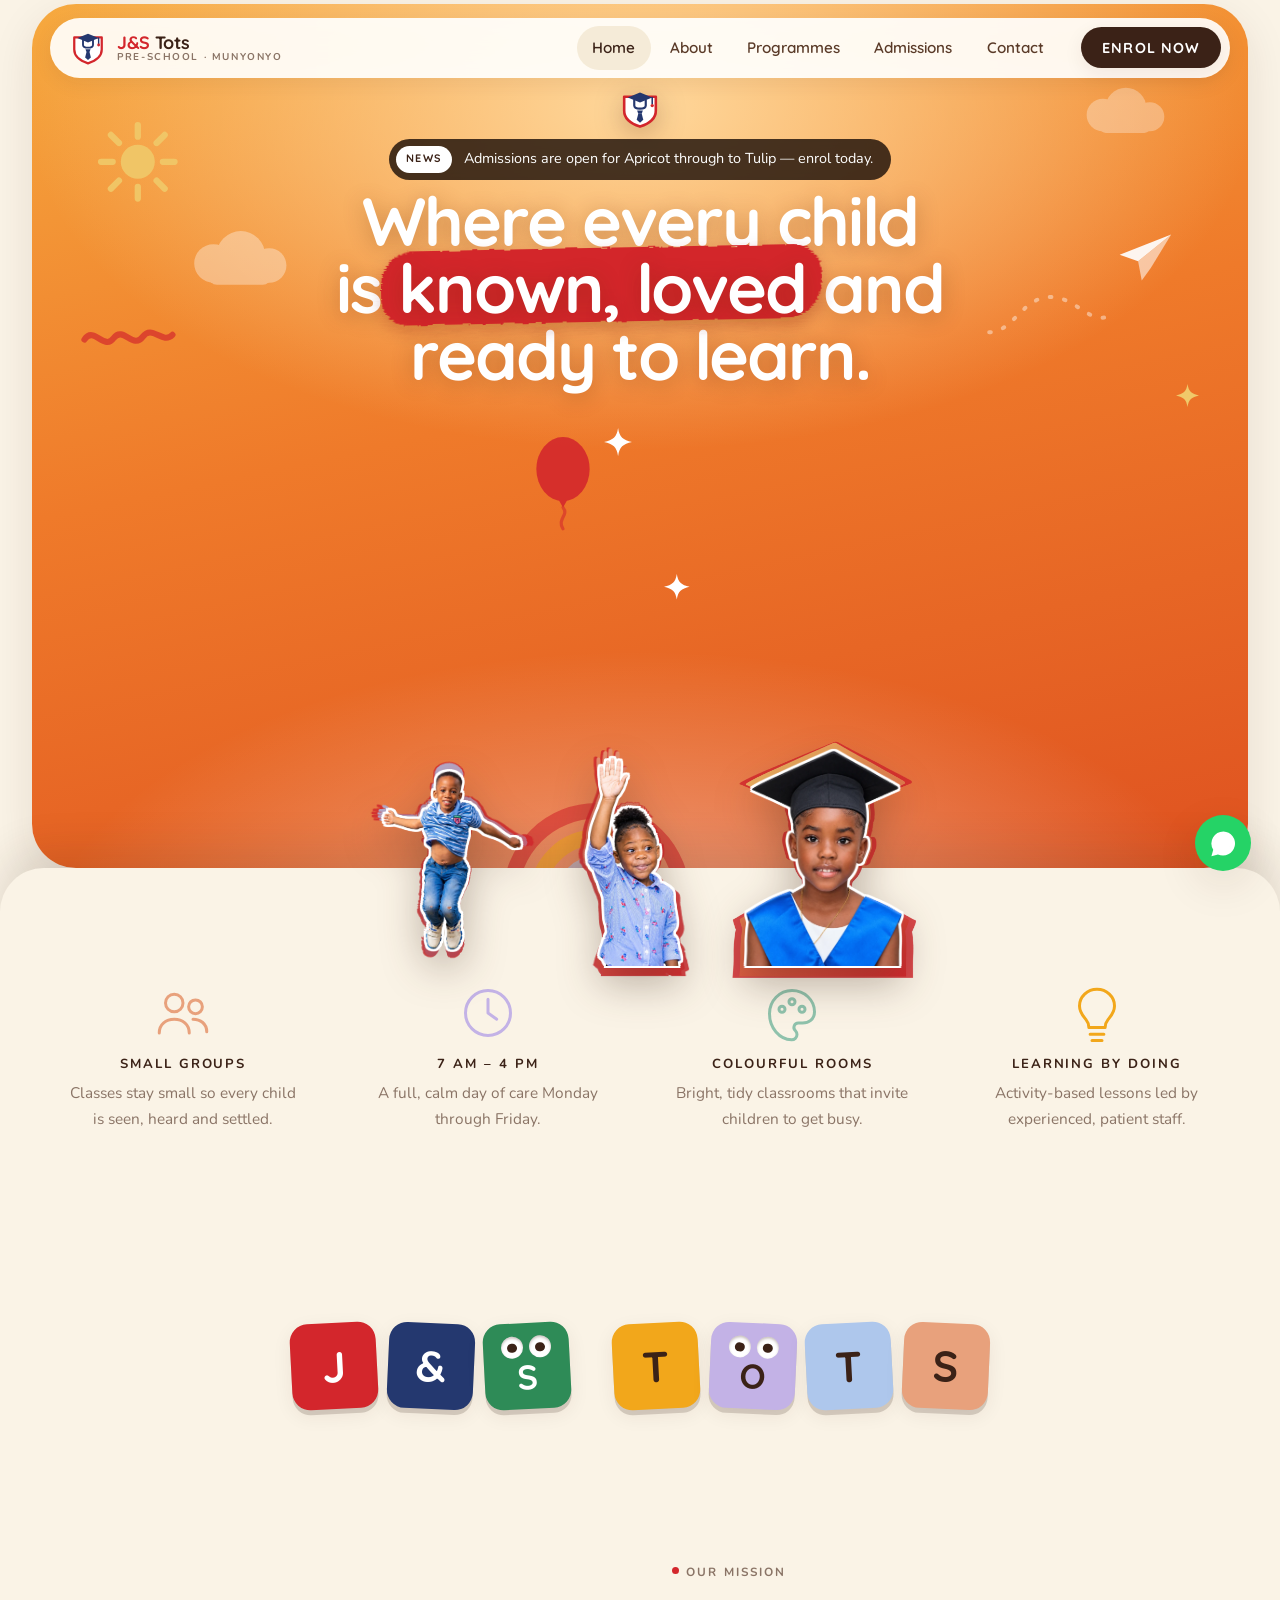
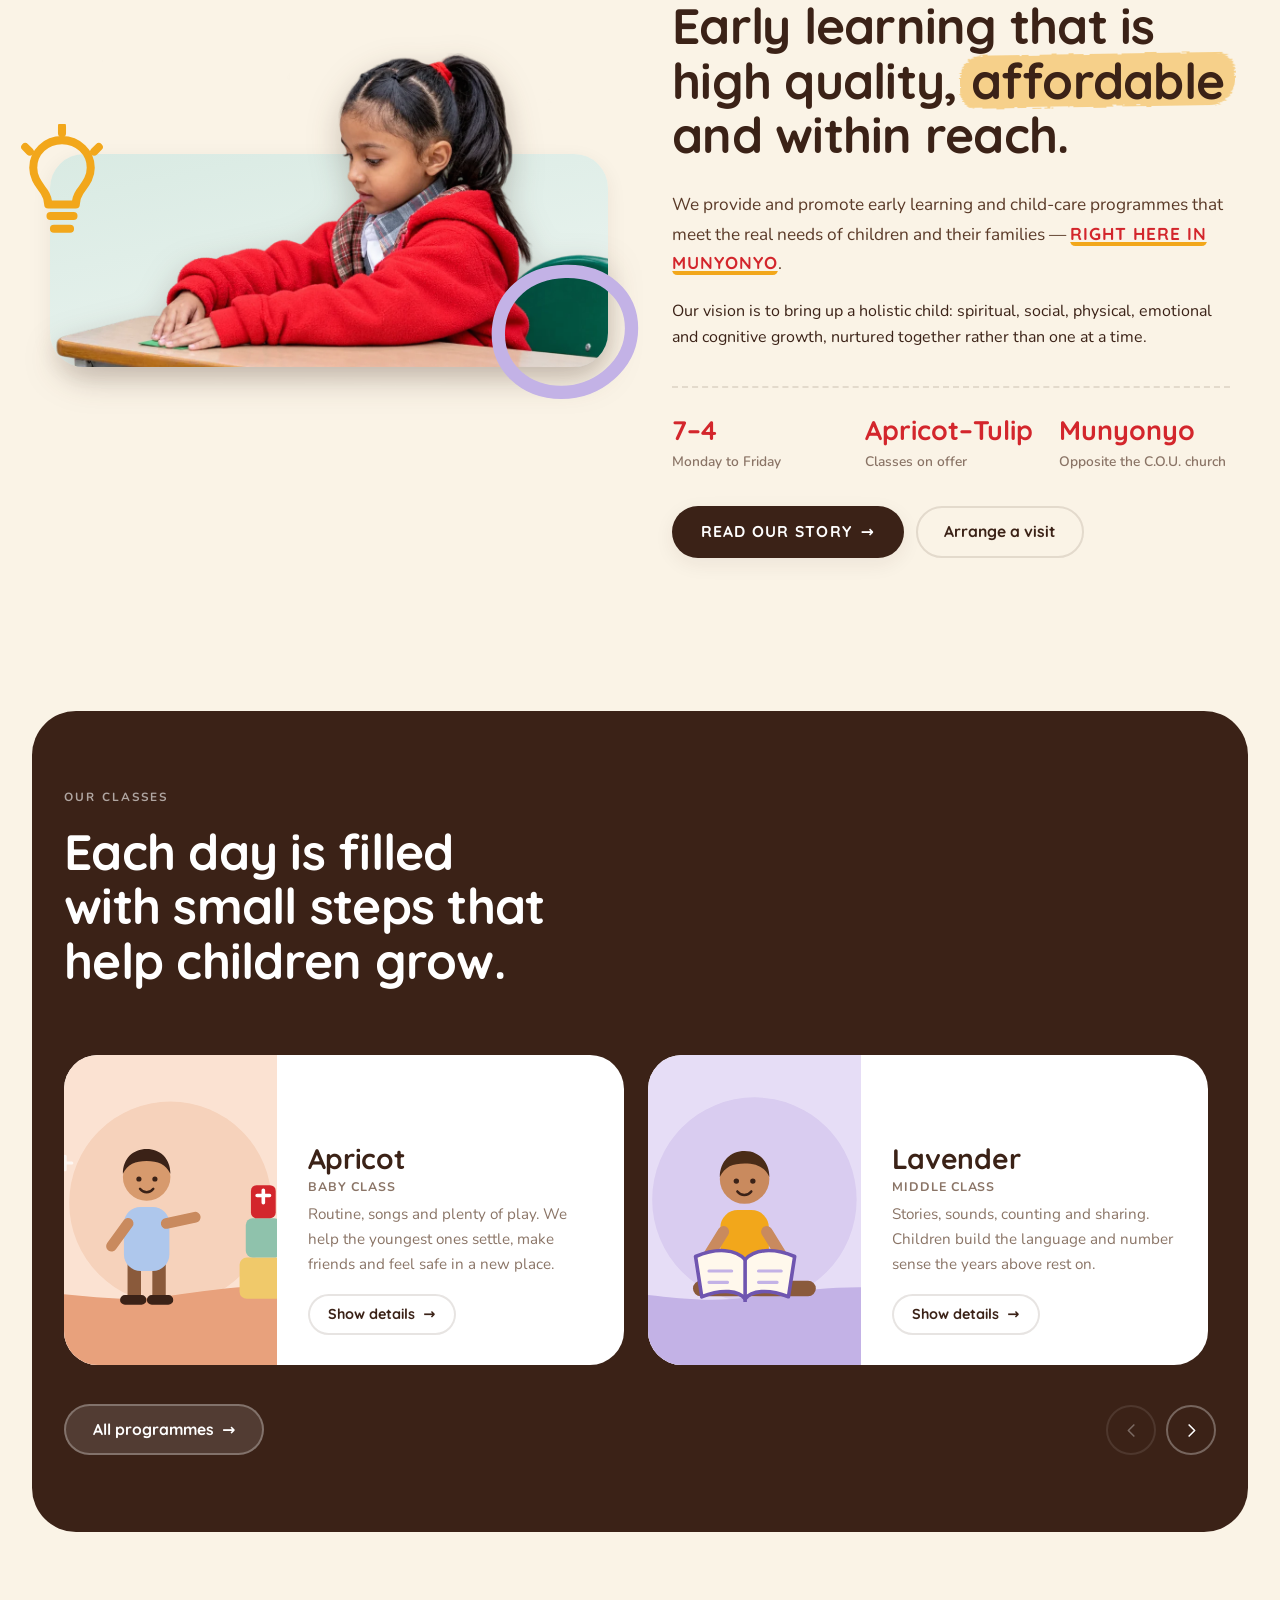
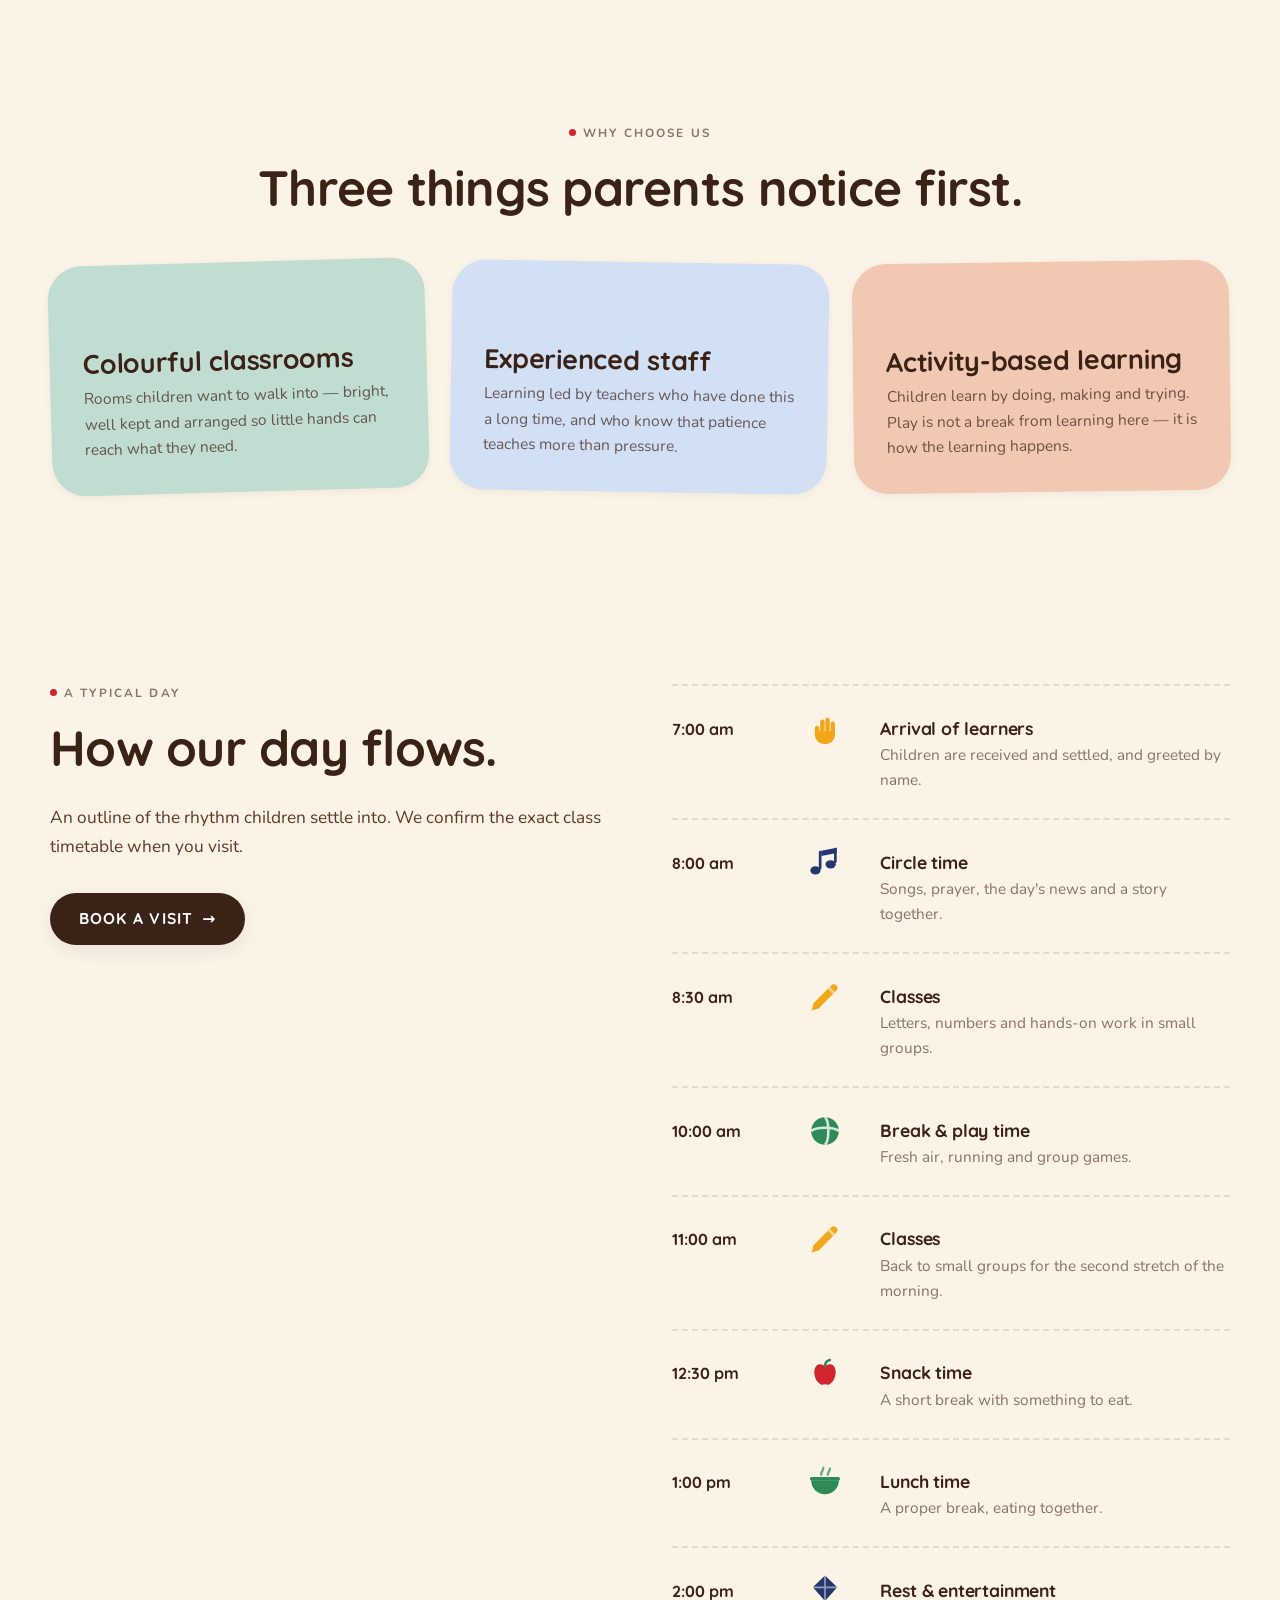
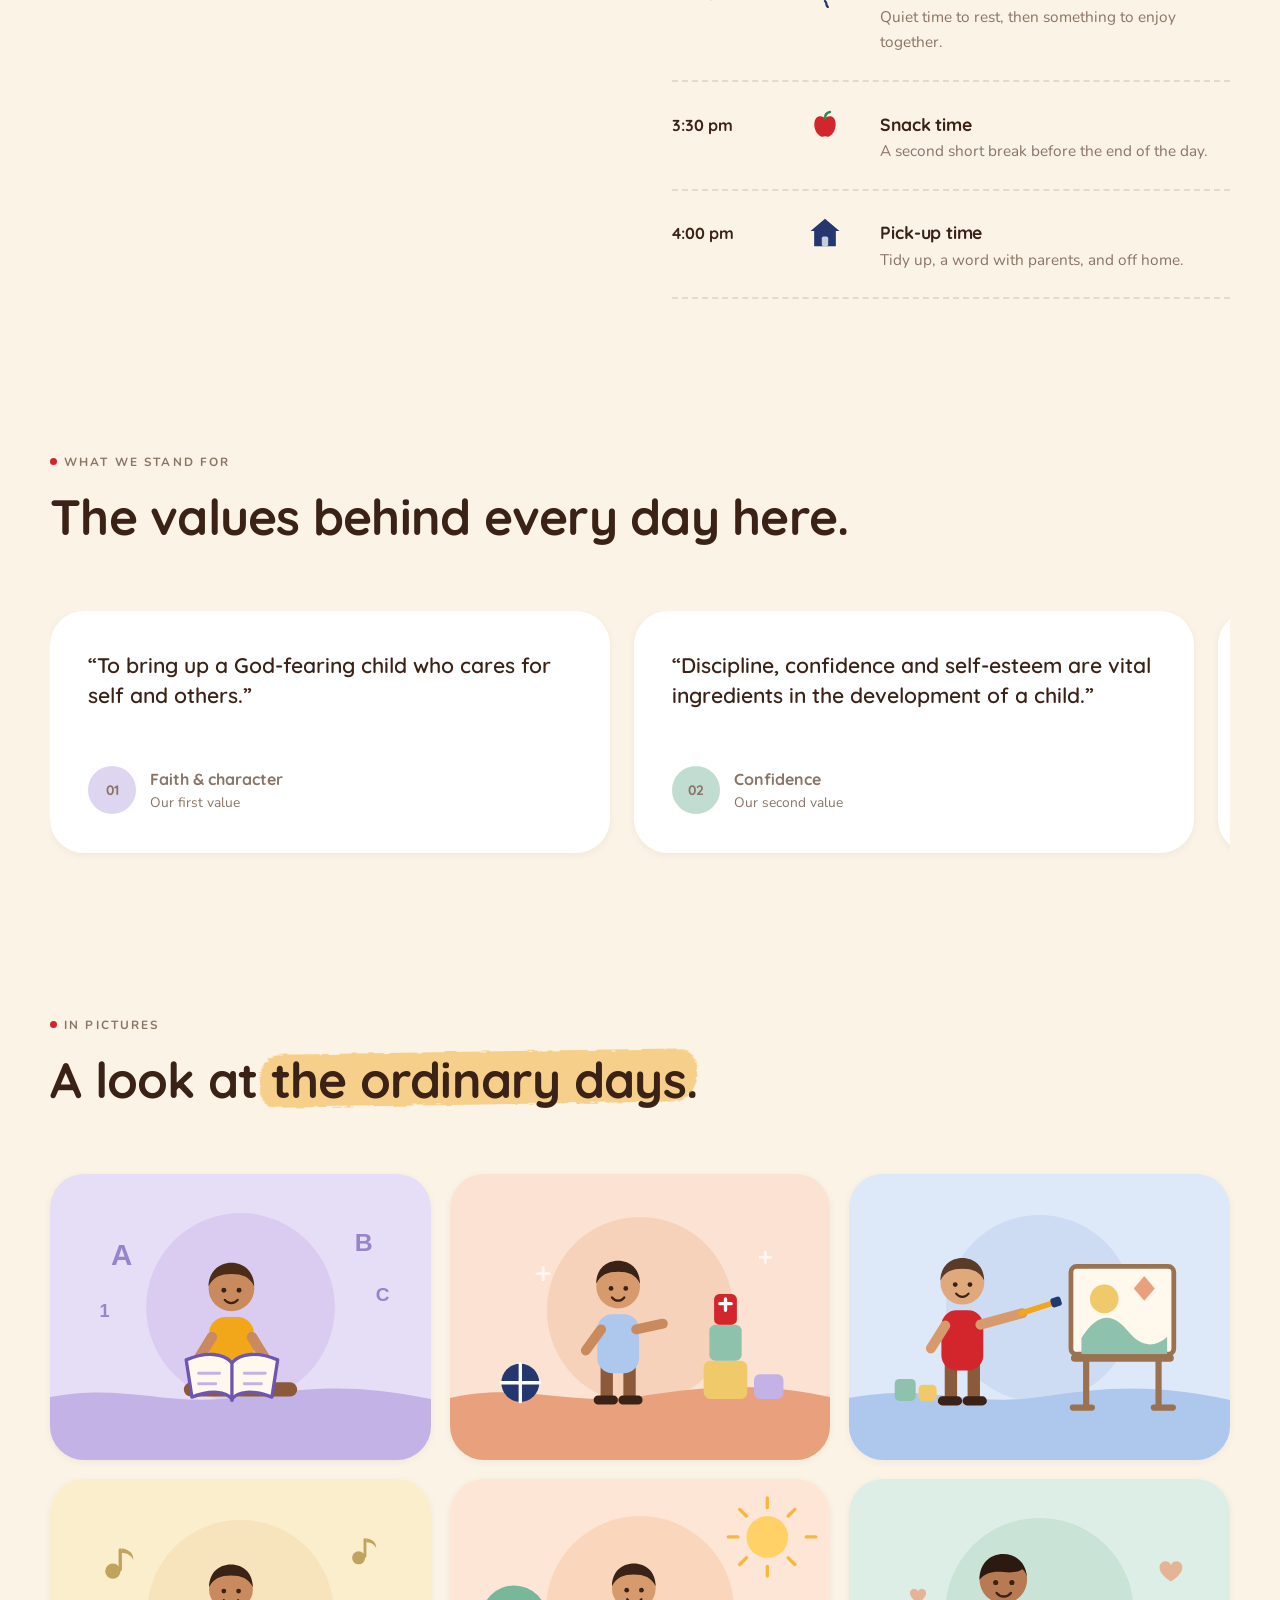
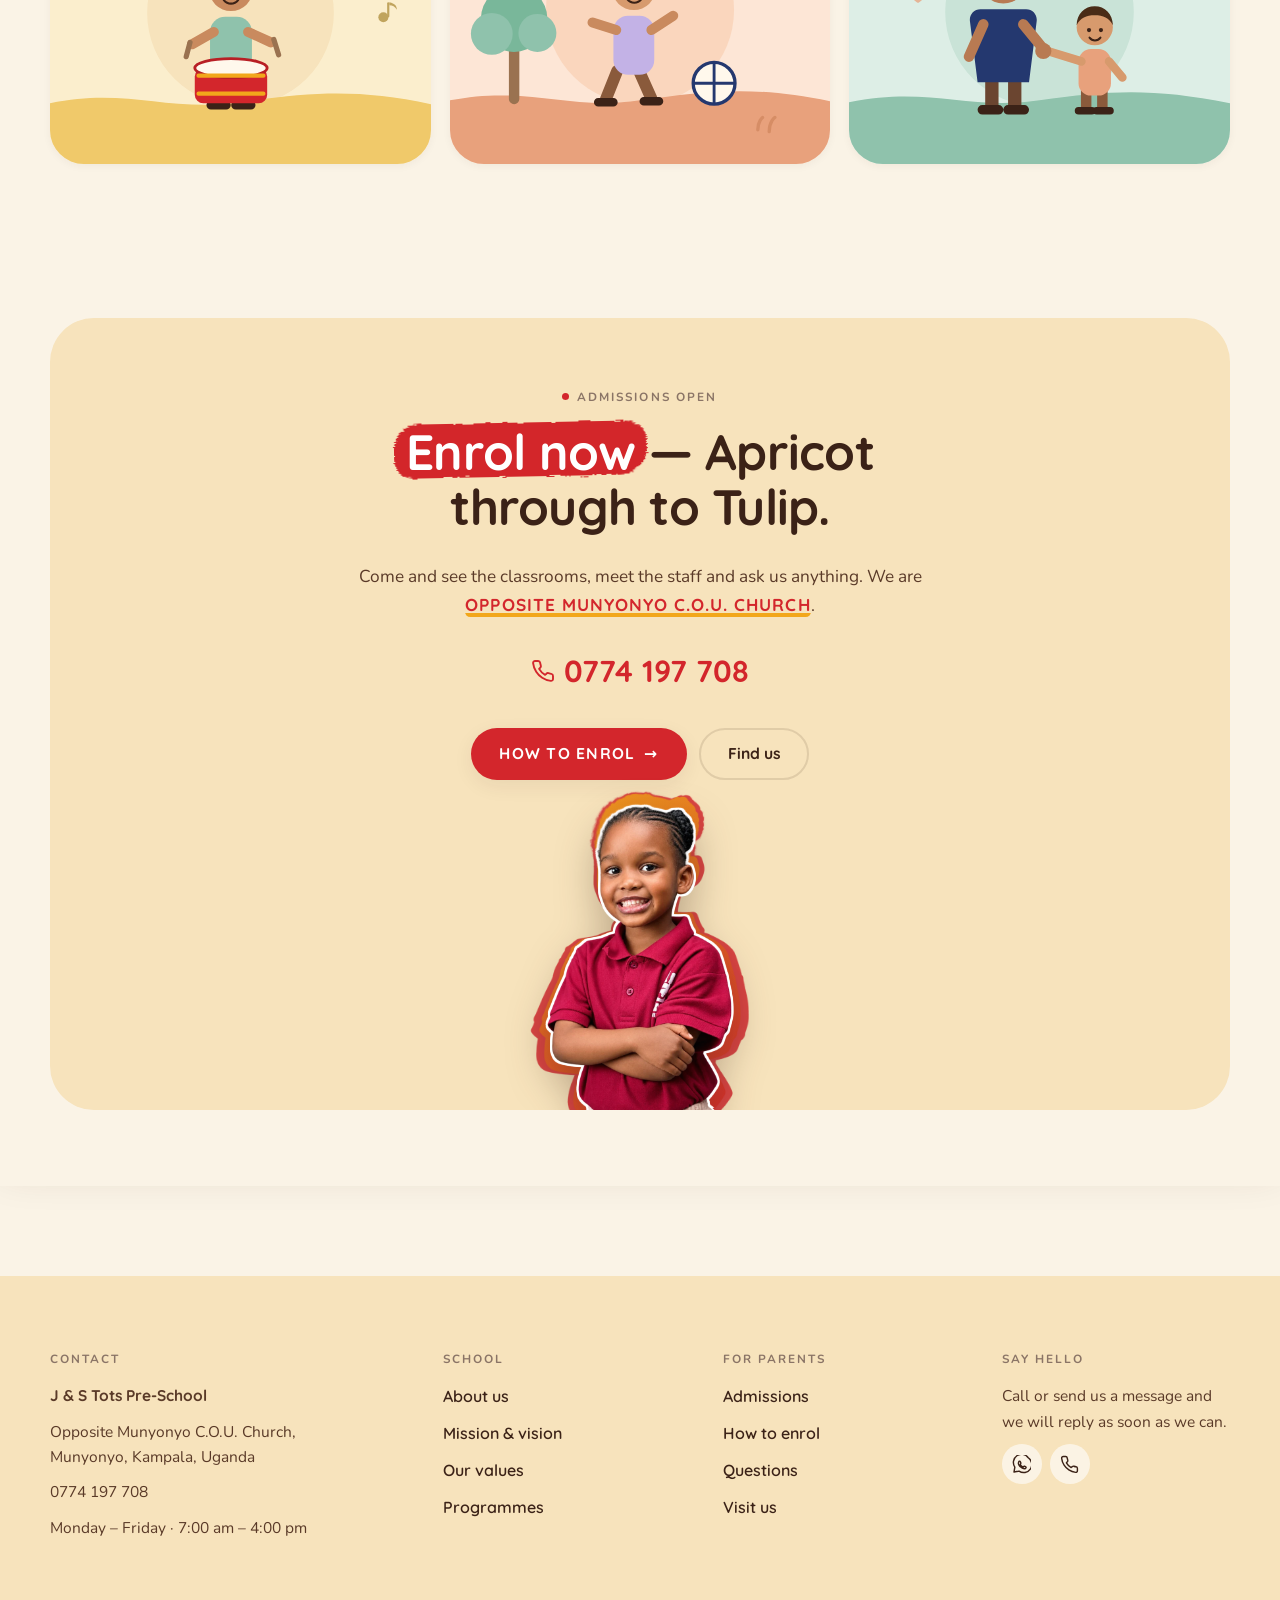
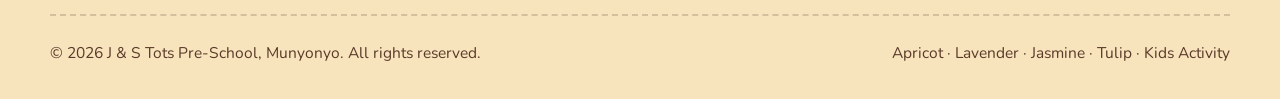
==== commit cde448a8: "Fix the class range in the stat strip, which the rename had half-caught The home page read "Playing–" ====
--- a/index.html
+++ b/index.html
@@ -196,7 +196,7 @@
           <p>Our vision is to bring up a holistic child: spiritual, social, physical, emotional and cognitive growth, nurtured together rather than one at a time.</p>
           <div class="stat-strip">
             <div class="stat"><strong>7–4</strong><span>Monday to Friday</span></div>
-            <div class="stat"><strong>Playing–Tulip</strong><span>Classes on offer</span></div>
+            <div class="stat"><strong>Apricot–Tulip</strong><span>Classes on offer</span></div>
             <div class="stat"><strong>Munyonyo</strong><span>Opposite the C.O.U. church</span></div>
           </div>
           <div class="btn-row">
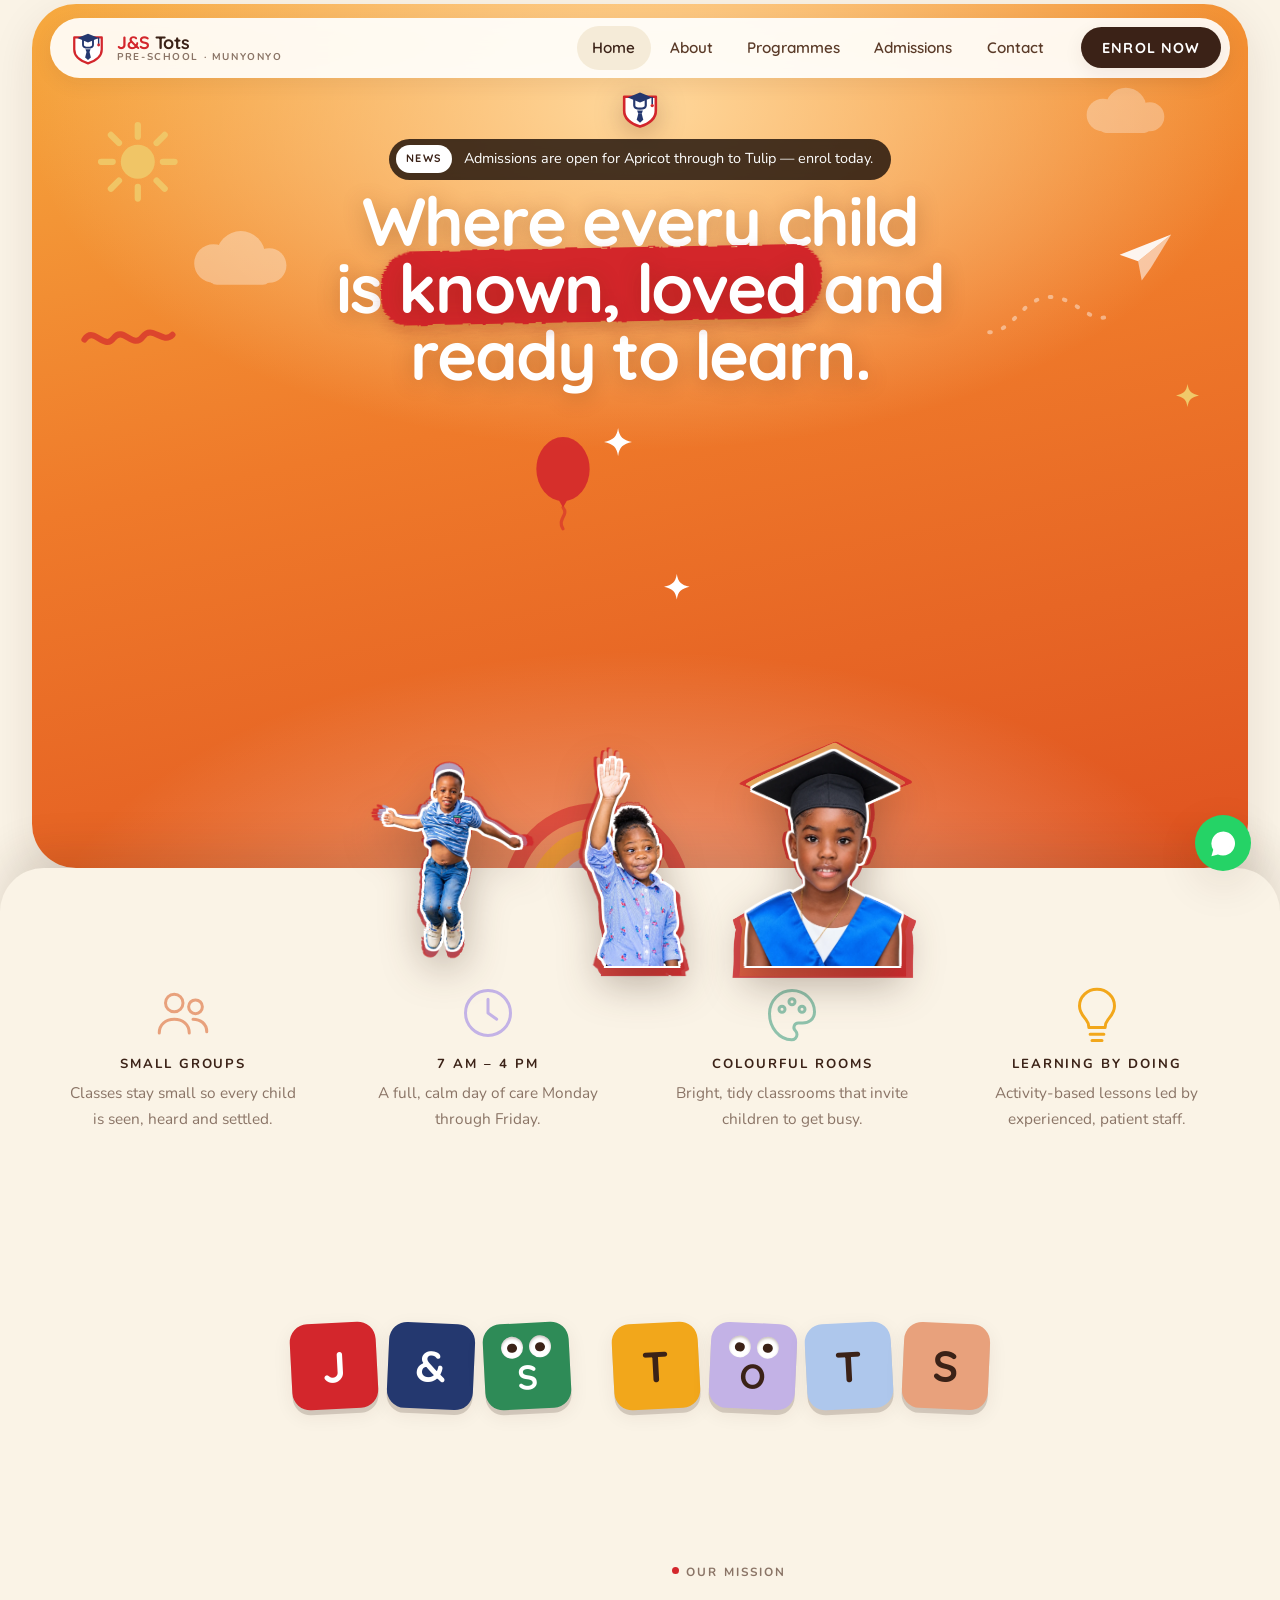
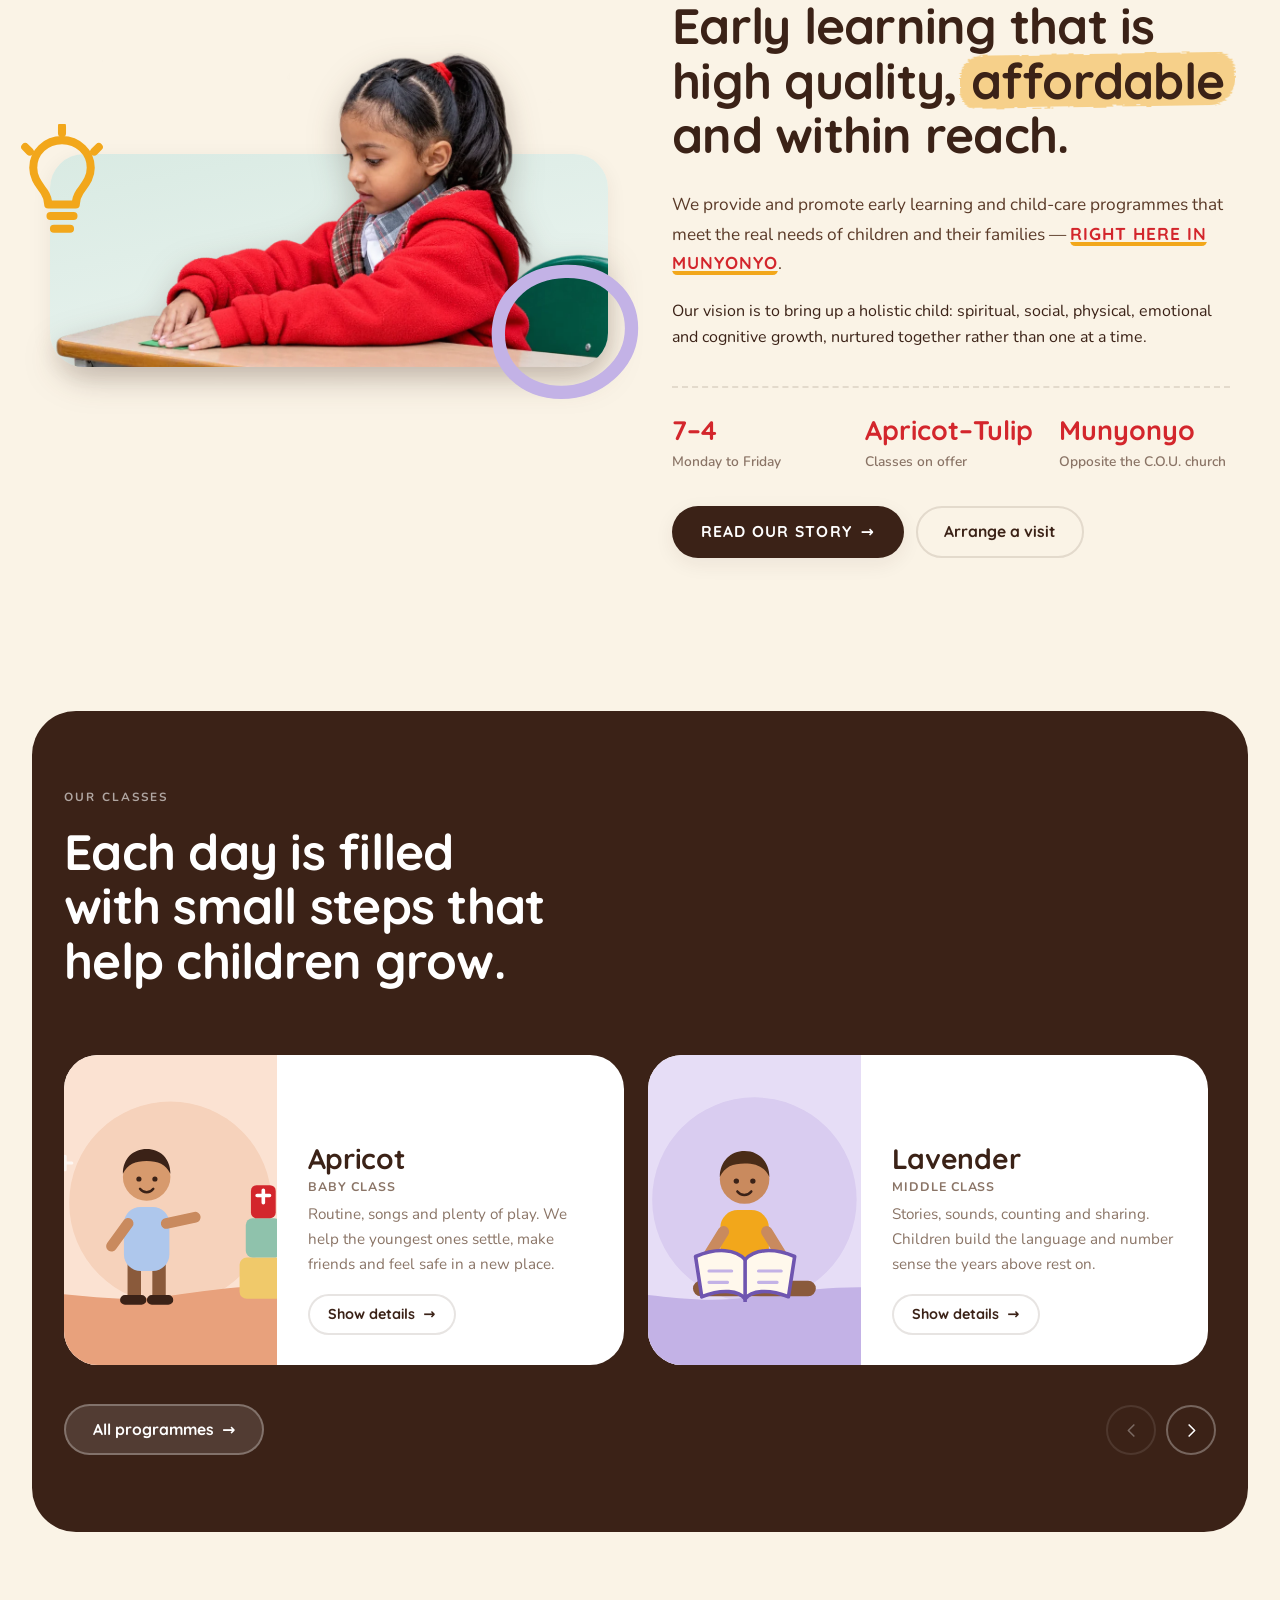
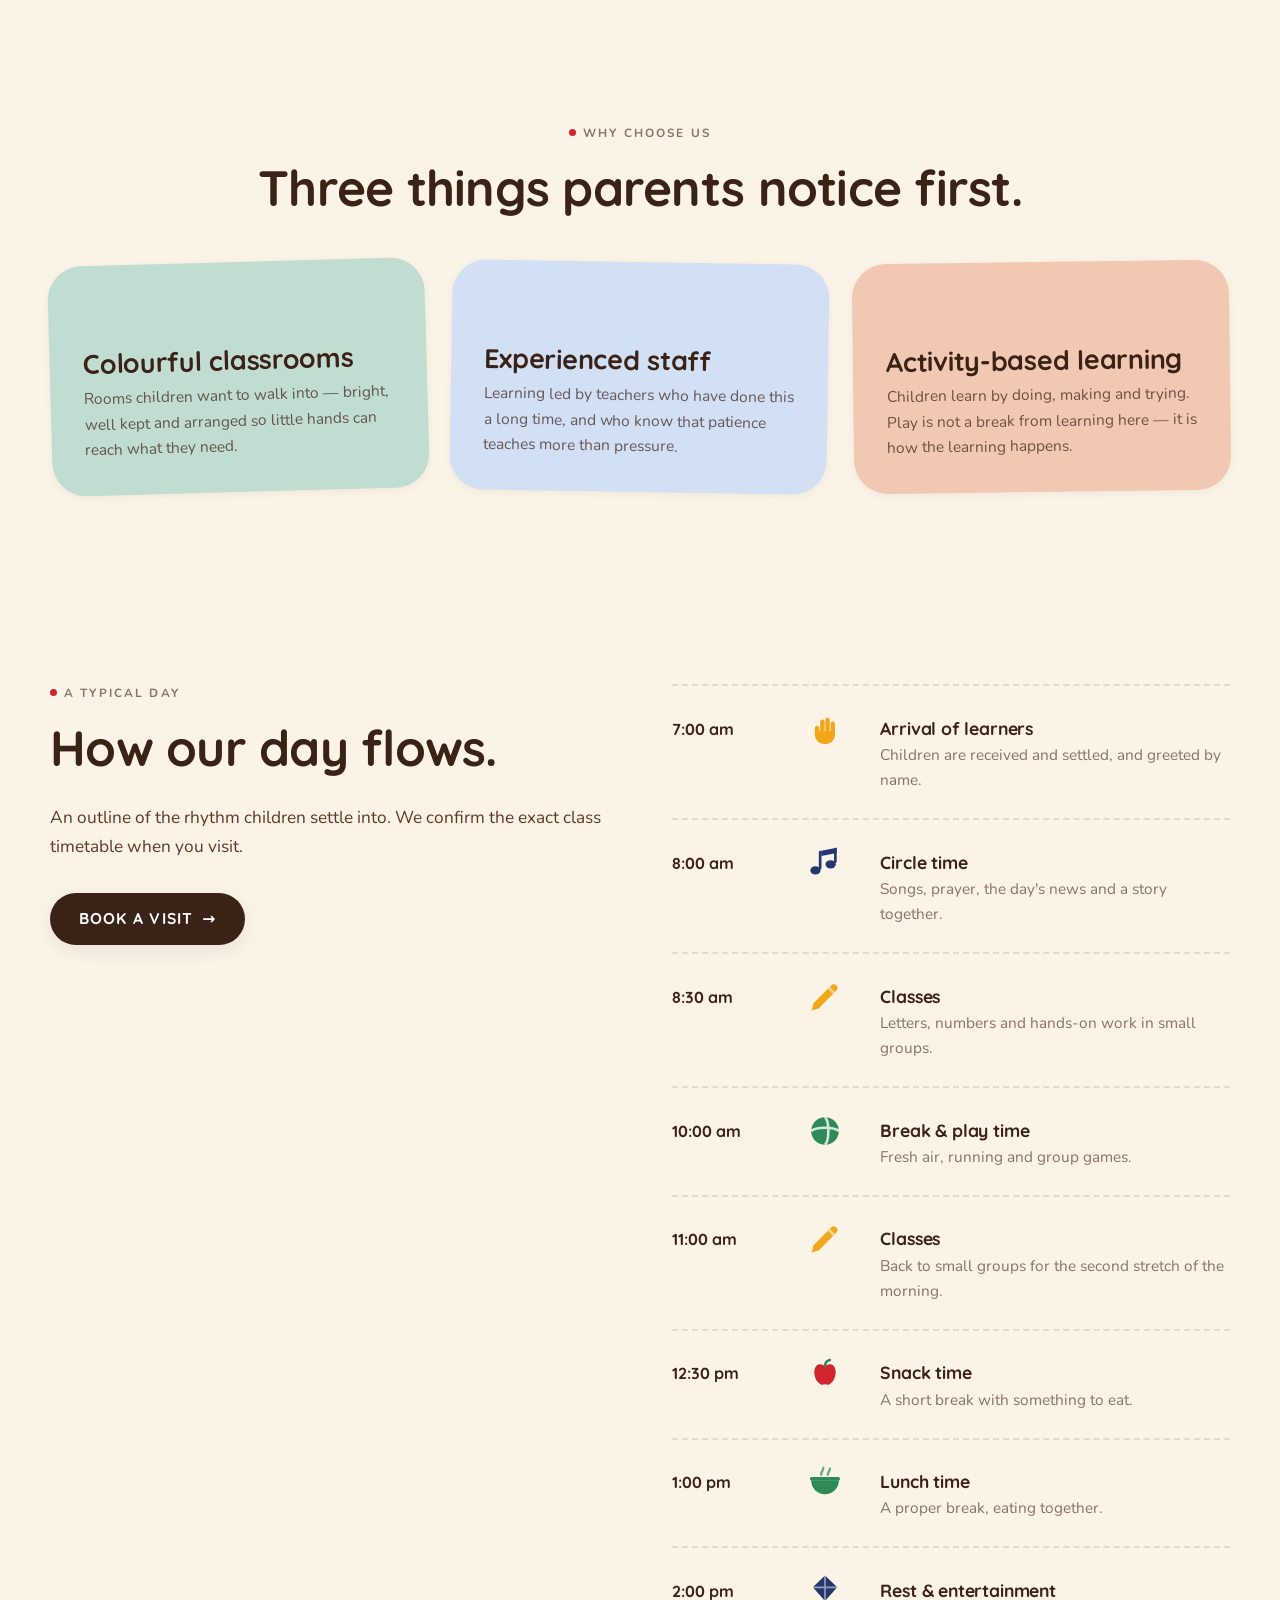
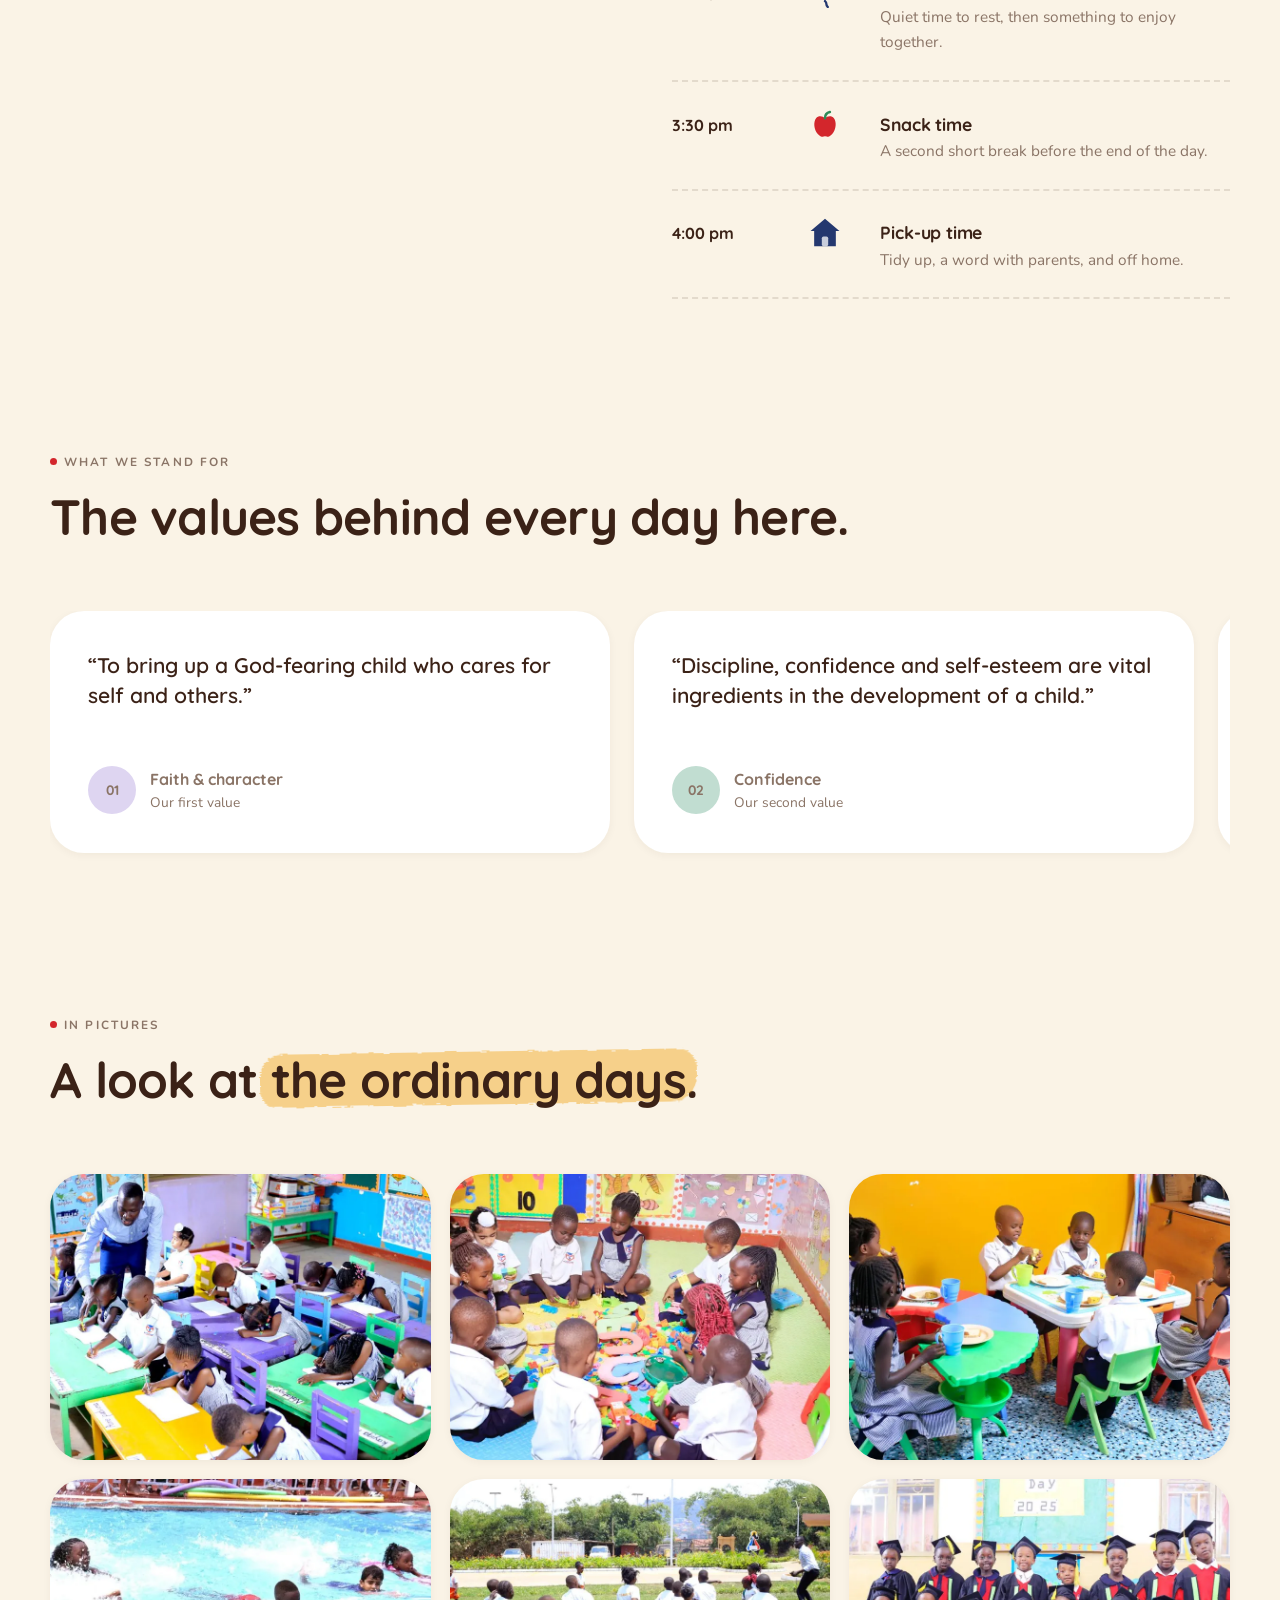
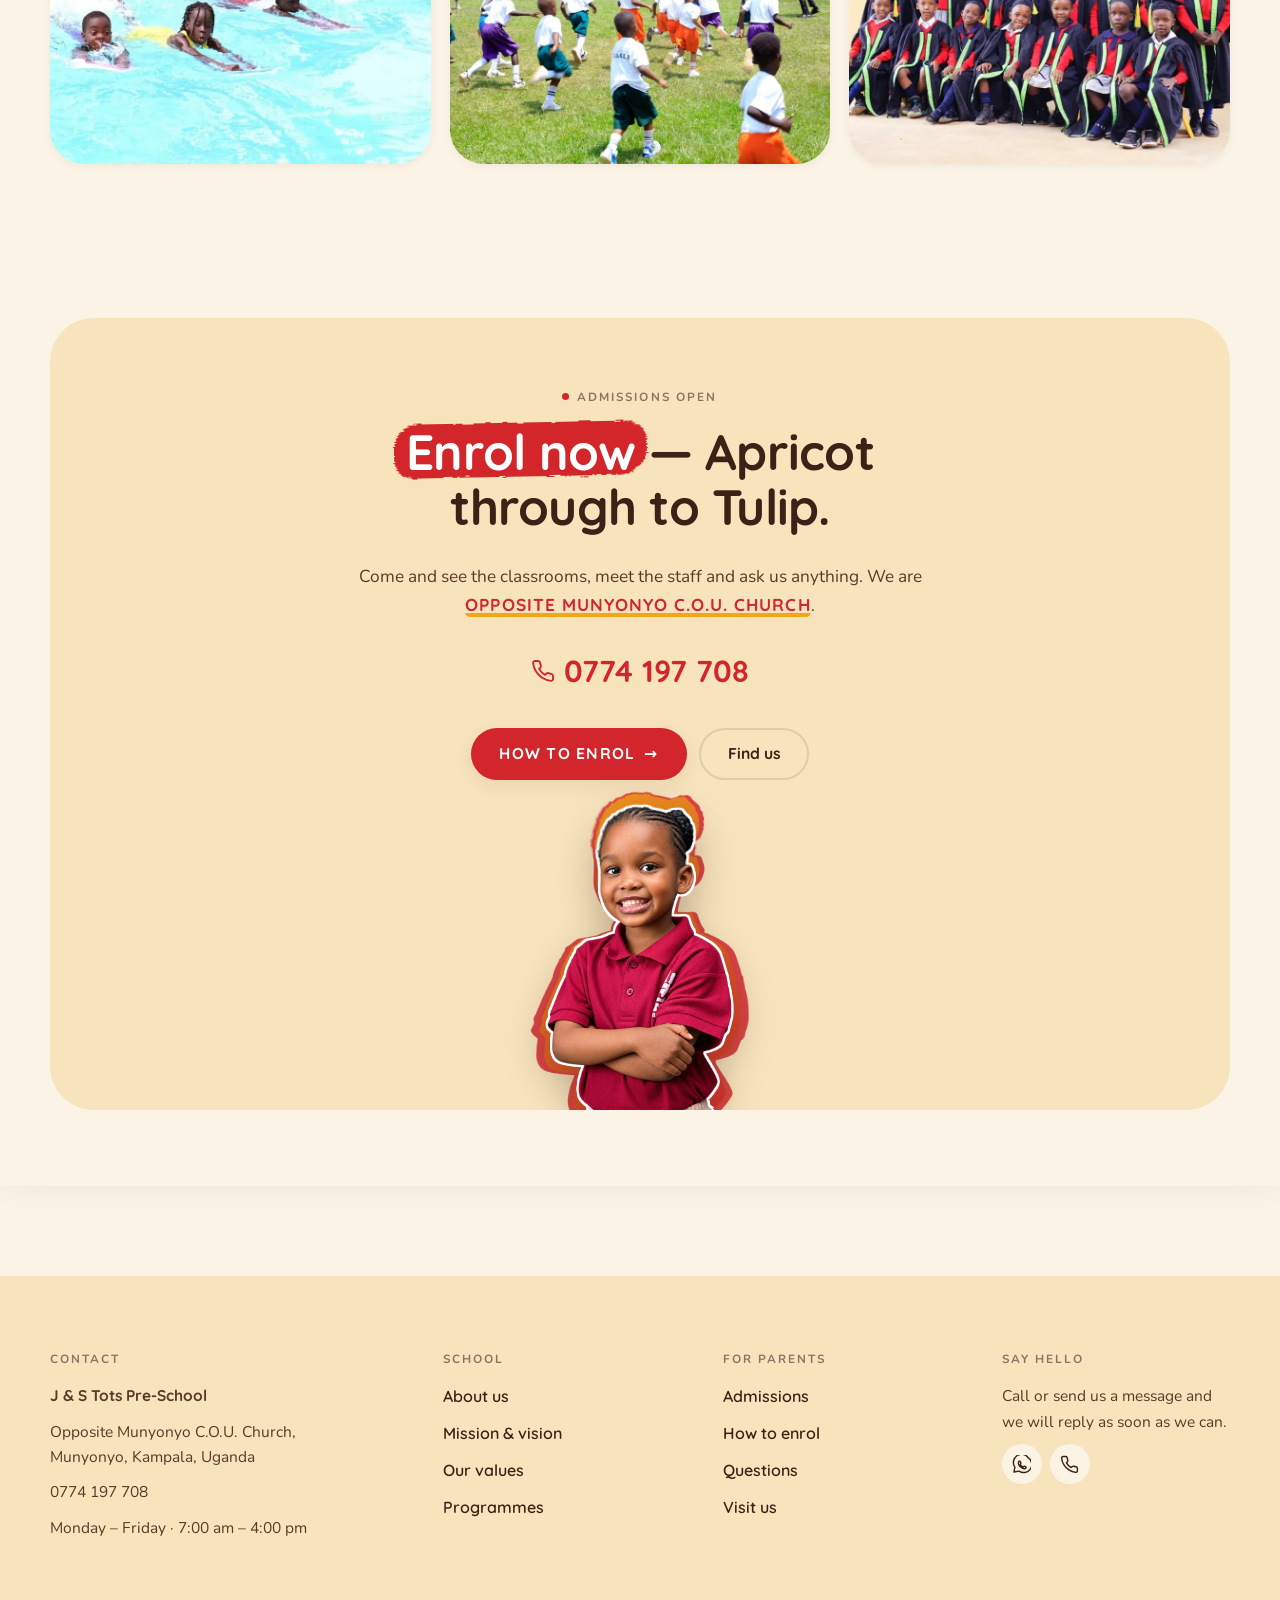
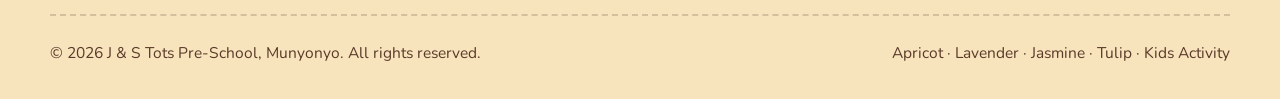
==== commit 4ec20298: "Put the school's own photographs on the site Seventeen real photographs, converted and placed. Ten a" ====
--- a/index.html
+++ b/index.html
@@ -440,24 +440,26 @@
            claim about who attends it. Drawings make no such claim, carry no
            licence to track, and match the rest of the page. They swap for real
            photographs one <img> at a time when the school has some. -->
+      <!-- Photographs of the school, replacing the drawings that stood in
+           while there were none. -->
       <div class="gallery gallery-art">
         <figure class="gallery-item reveal">
-          <img src="assets/img/illus-read.svg" alt="A child sitting with an open story book" width="800" height="600" loading="lazy" decoding="async">
+          <img src="assets/img/photo-classroom.webp" alt="A class at work at their desks, a teacher helping one of them" width="900" height="600" loading="lazy" decoding="async">
         </figure>
         <figure class="gallery-item reveal reveal-d1">
-          <img src="assets/img/illus-play.svg" alt="A child stacking coloured building blocks" width="800" height="600" loading="lazy" decoding="async">
+          <img src="assets/img/photo-play-floor.webp" alt="Children sitting together on the mat, playing with foam letters and blocks" width="900" height="600" loading="lazy" decoding="async">
         </figure>
         <figure class="gallery-item reveal reveal-d2">
-          <img src="assets/img/illus-art.svg" alt="A child painting at an easel" width="800" height="600" loading="lazy" decoding="async">
+          <img src="assets/img/photo-snack-time.webp" alt="Children at small tables with plates and cups at snack time" width="900" height="600" loading="lazy" decoding="async">
         </figure>
         <figure class="gallery-item reveal">
-          <img src="assets/img/illus-music.svg" alt="Children singing and making music together" width="800" height="600" loading="lazy" decoding="async">
+          <img src="assets/img/photo-swimming.webp" alt="Children swimming with kickboards in the pool" width="900" height="600" loading="lazy" decoding="async">
         </figure>
         <figure class="gallery-item reveal reveal-d1">
-          <img src="assets/img/illus-outdoor.svg" alt="Children playing outdoors in the school compound" width="800" height="600" loading="lazy" decoding="async">
+          <img src="assets/img/photo-games-field.webp" alt="Children running together on the grass" width="900" height="600" loading="lazy" decoding="async">
         </figure>
         <figure class="gallery-item reveal reveal-d2">
-          <img src="assets/img/illus-care.svg" alt="A teacher holding a small child's hand" width="800" height="600" loading="lazy" decoding="async">
+          <img src="assets/img/photo-graduation.webp" alt="Children in caps and gowns on graduation day" width="900" height="600" loading="lazy" decoding="async">
         </figure>
       </div>
     </div>
--- a/assets/css/style.css
+++ b/assets/css/style.css
@@ -2115,6 +2115,31 @@
   color: var(--muted);
 }
 
+/* --------------------------------------------------- photographs in place
+   Two one-off frames: the staff on About and the signboard on Contact. Both
+   carry the same radius and shadow the rest of the site's media uses, so a
+   photograph does not arrive looking like a different component. */
+.staff-shot,
+.sign-shot {
+  margin: 0;
+  border-radius: var(--r-lg);
+  overflow: hidden;
+  box-shadow: var(--shadow-sm);
+}
+.staff-shot img,
+.sign-shot img {
+  display: block;
+  width: 100%;
+  height: auto;
+}
+.sign-shot { margin-top: 1.4rem; }
+.sign-shot figcaption {
+  padding: 0.7rem 1rem 0.9rem;
+  background: var(--cream-2);
+  color: var(--muted);
+  font-size: 0.92rem;
+}
+
 /* --------------------------------------------------- print */
 @media print {
   .nav-wrap, .wa-float, .carousel-nav, .btn { display: none !important; }
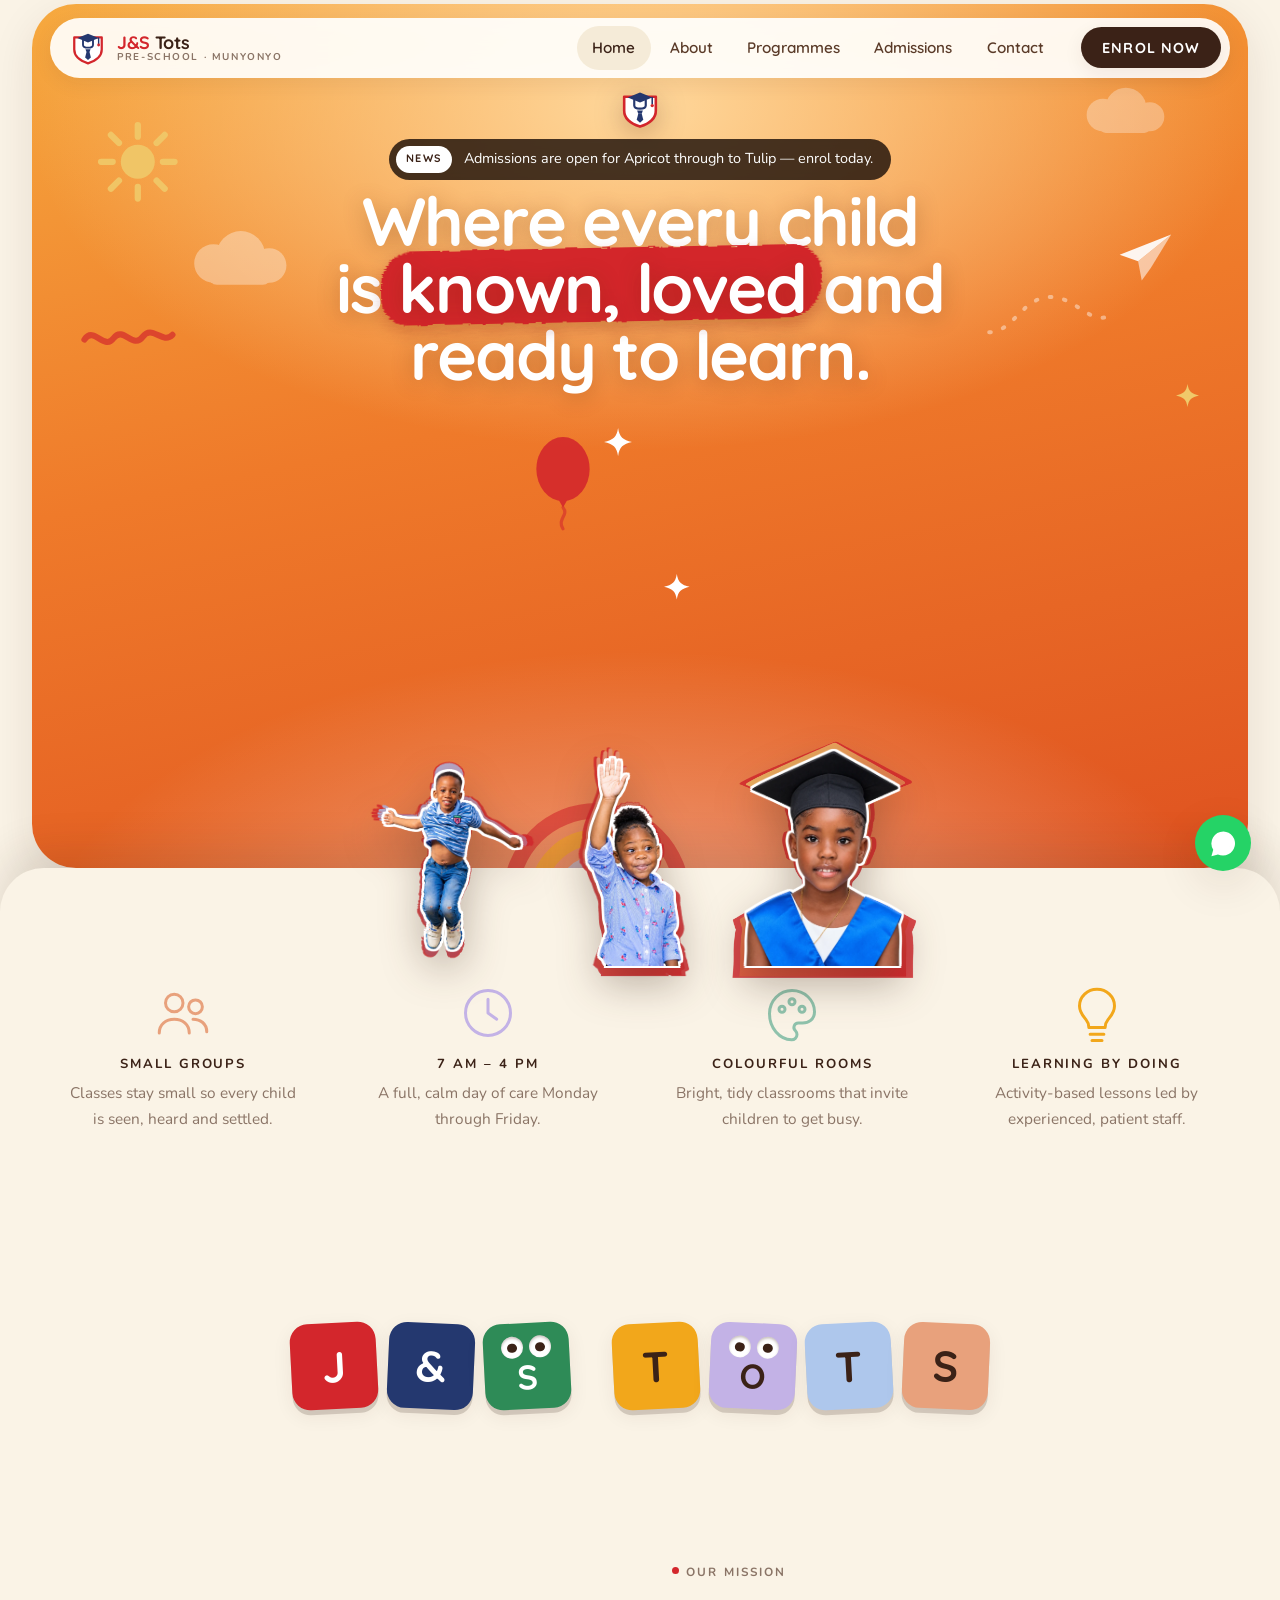
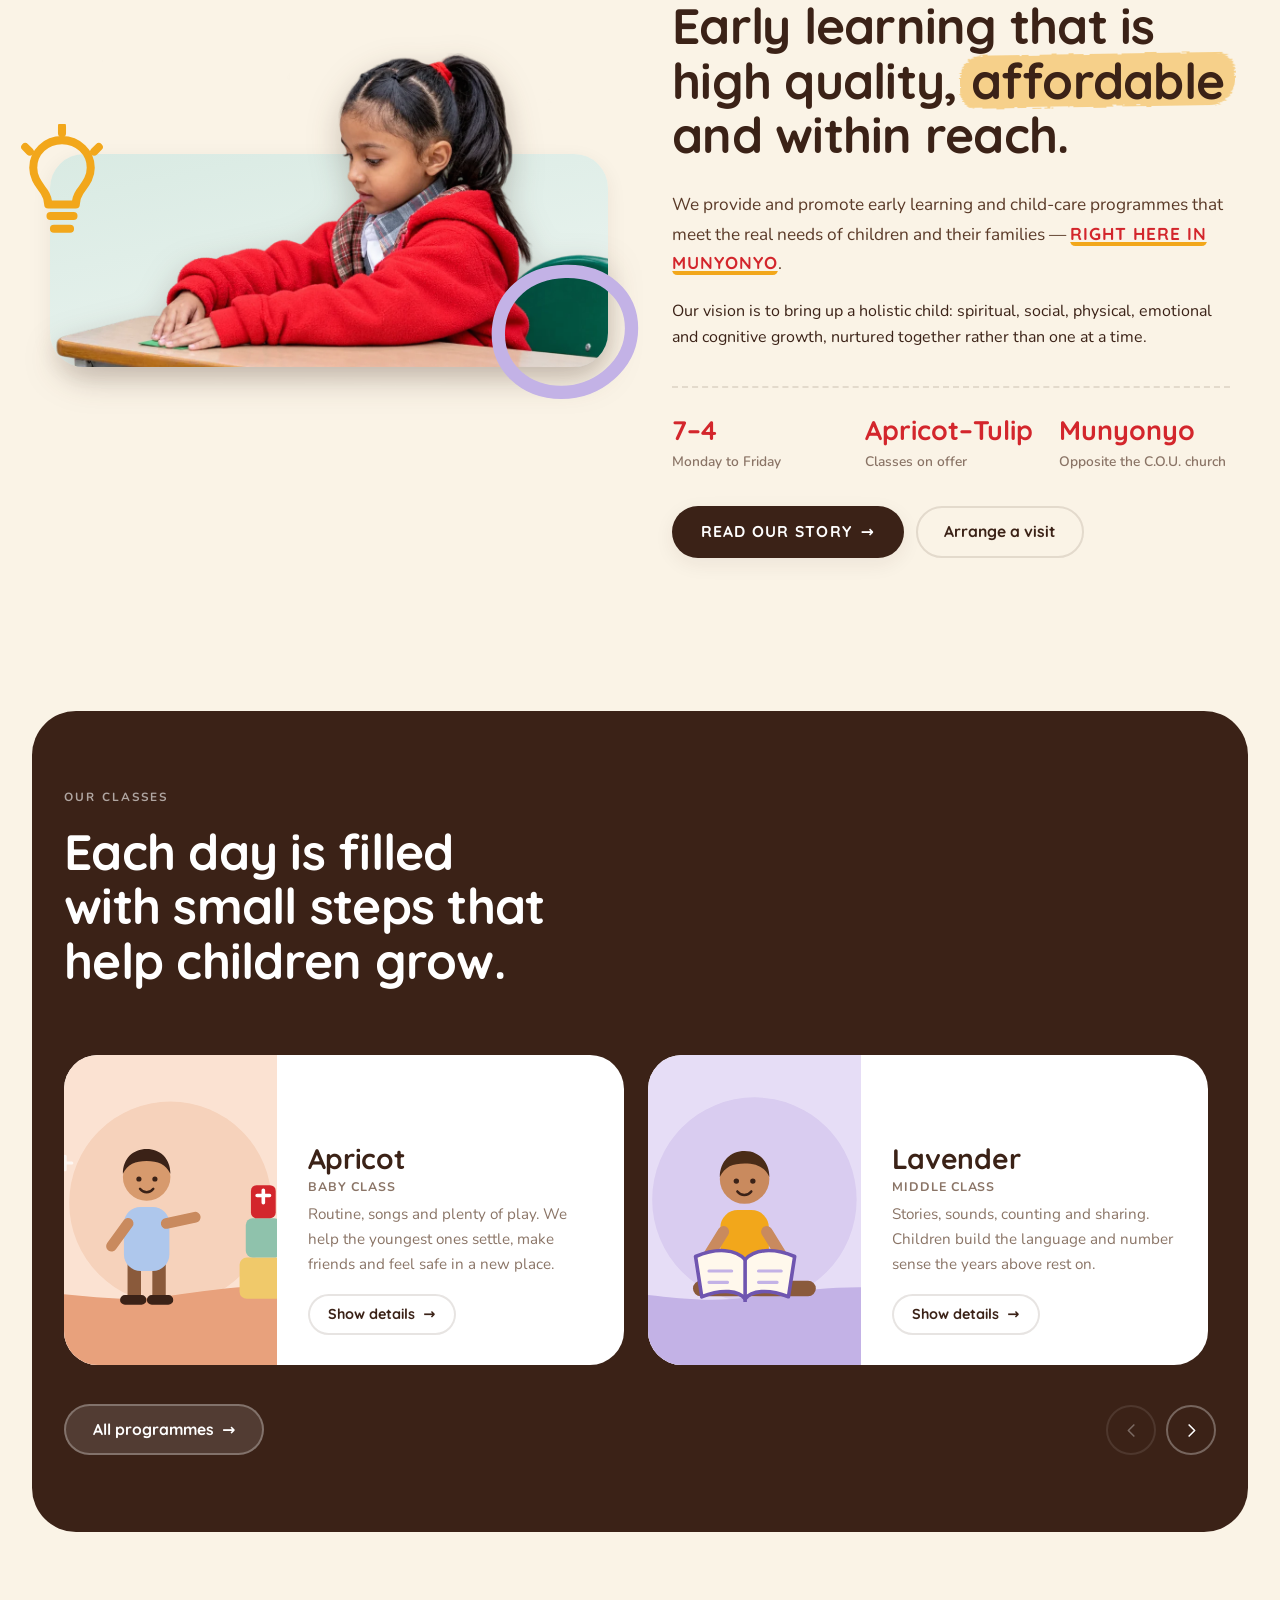
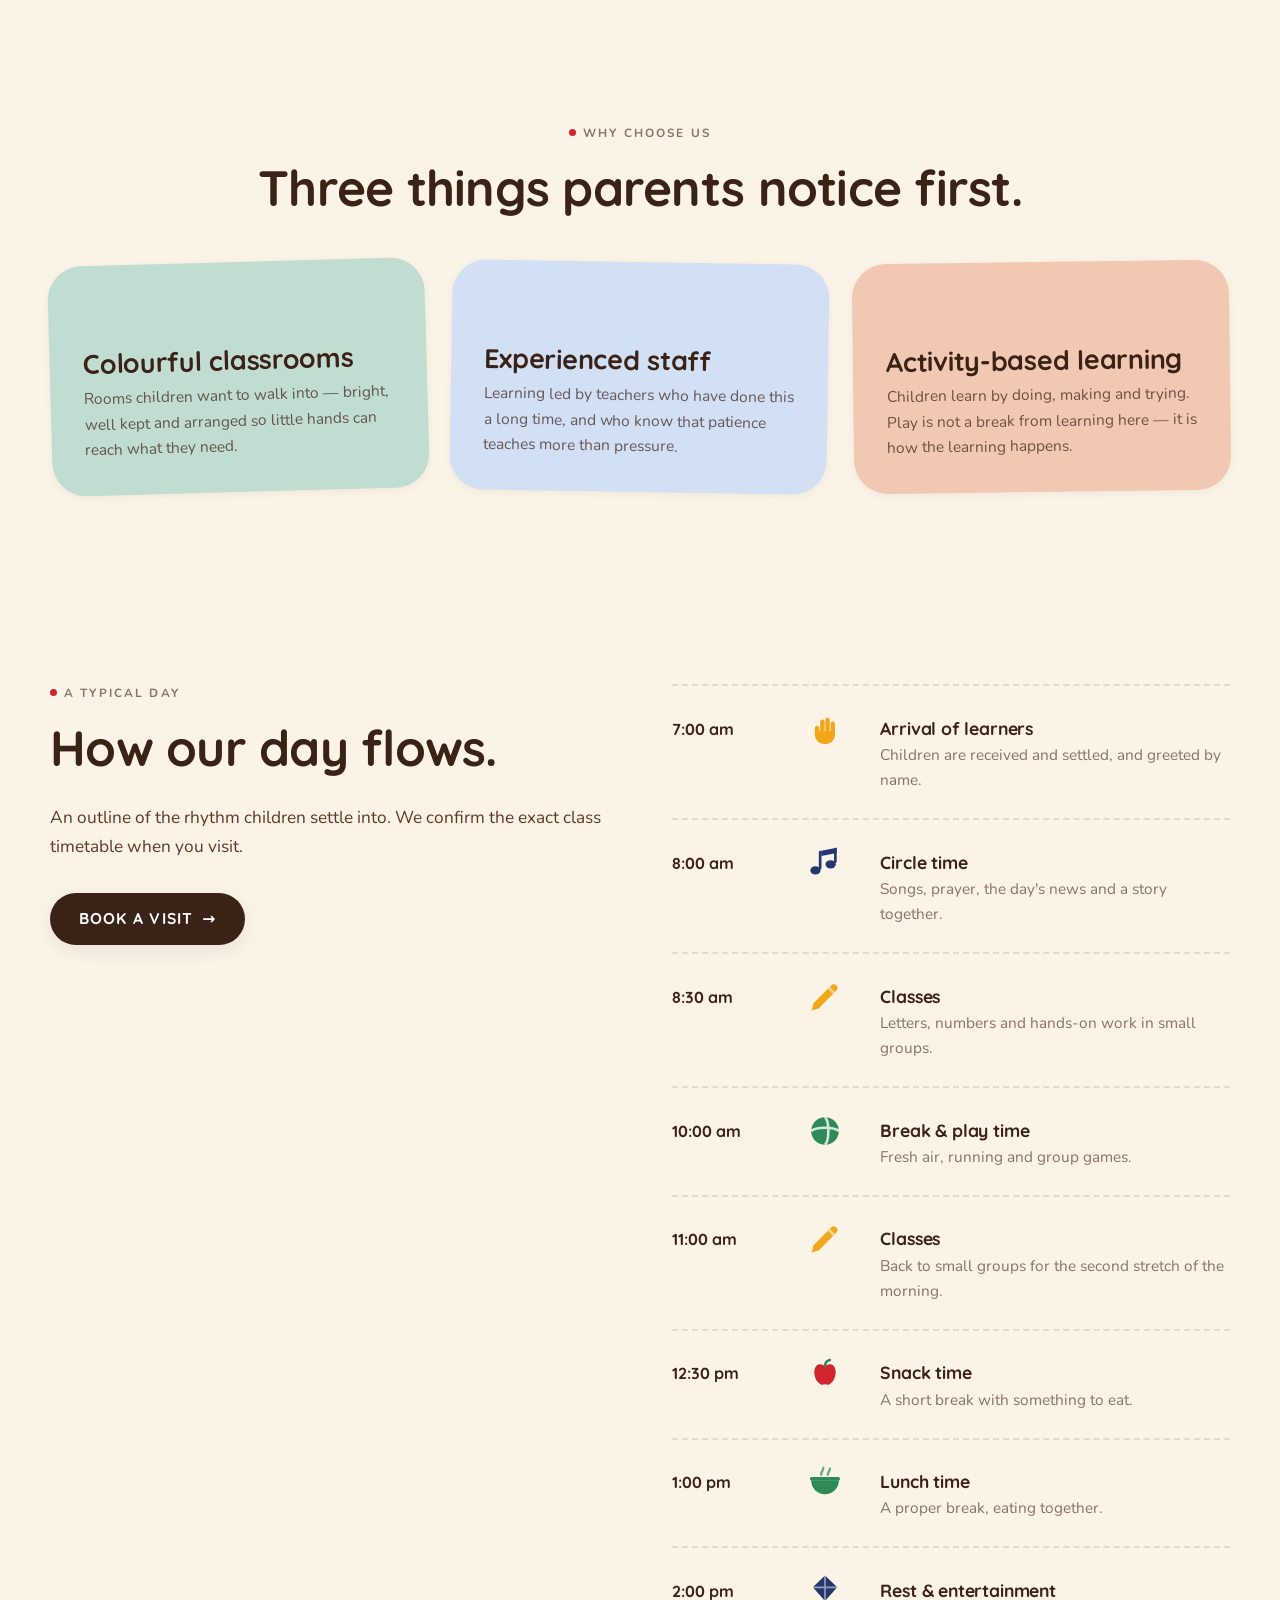
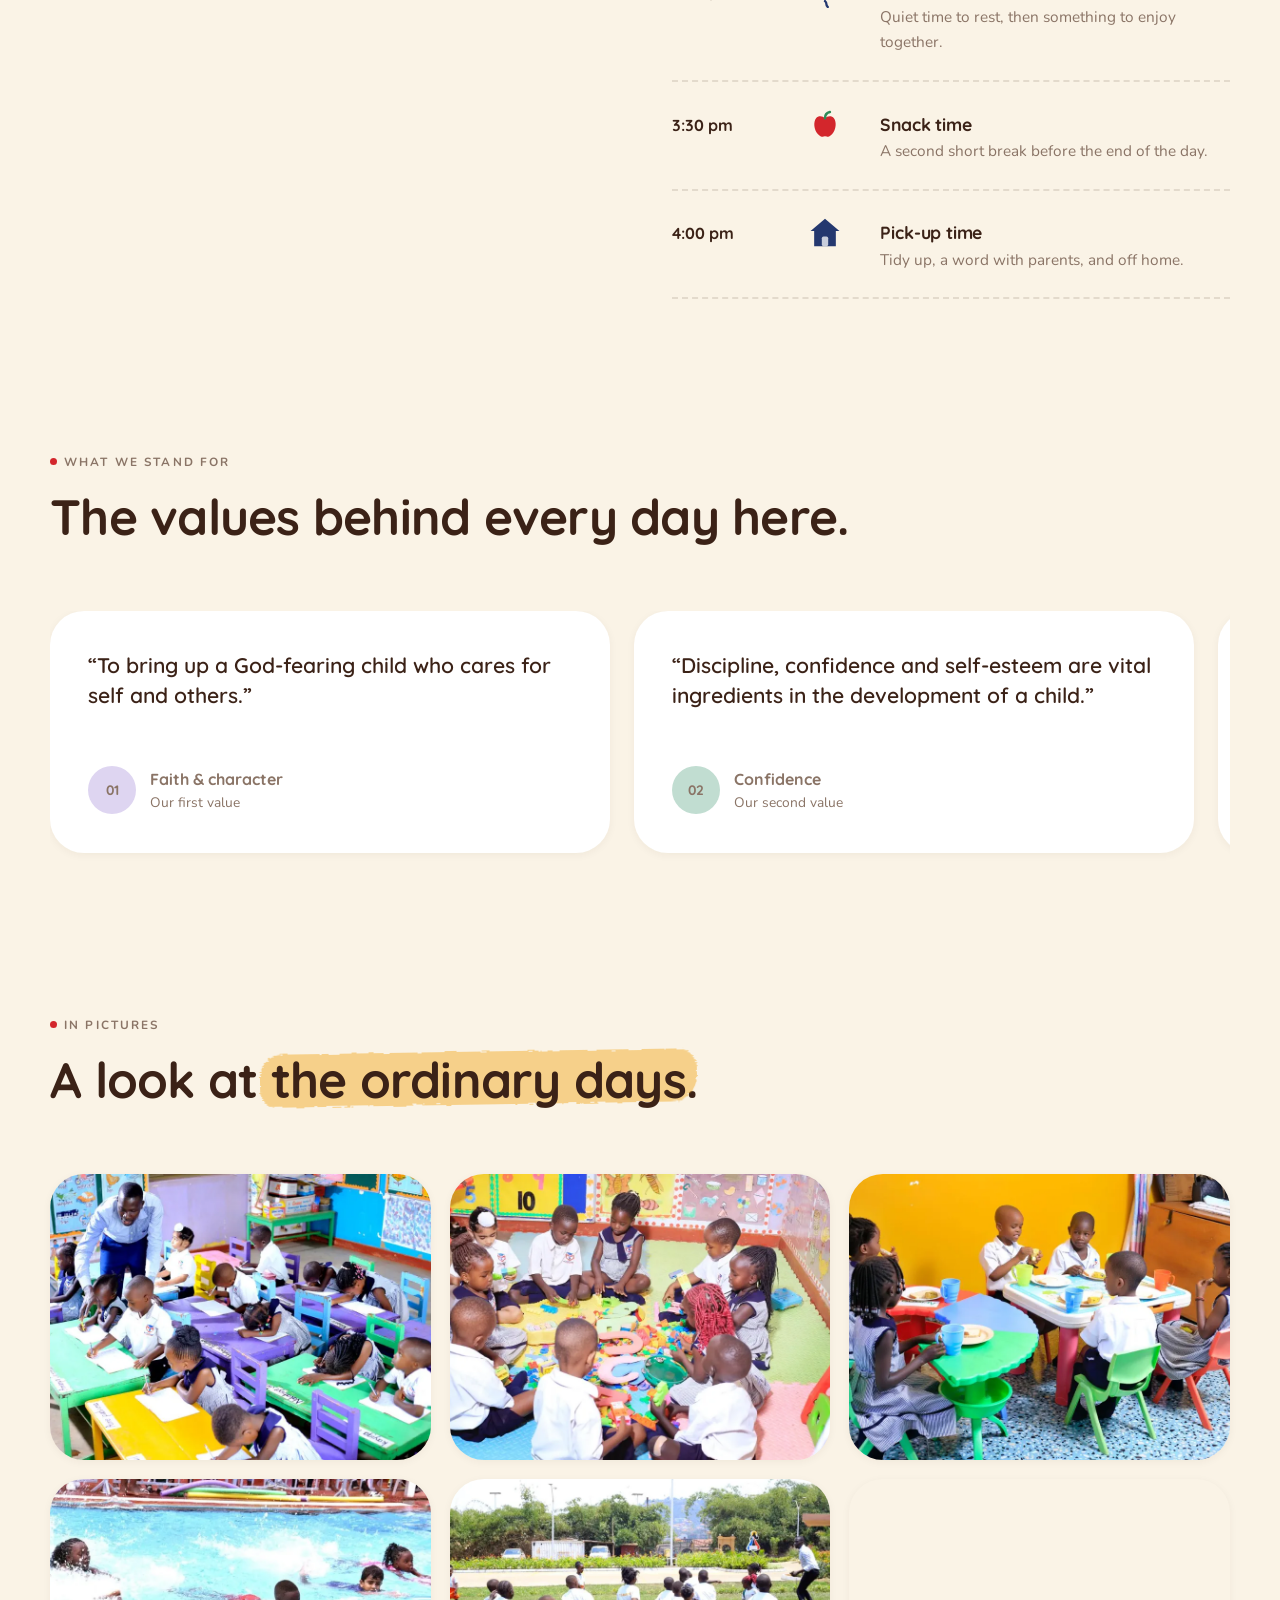
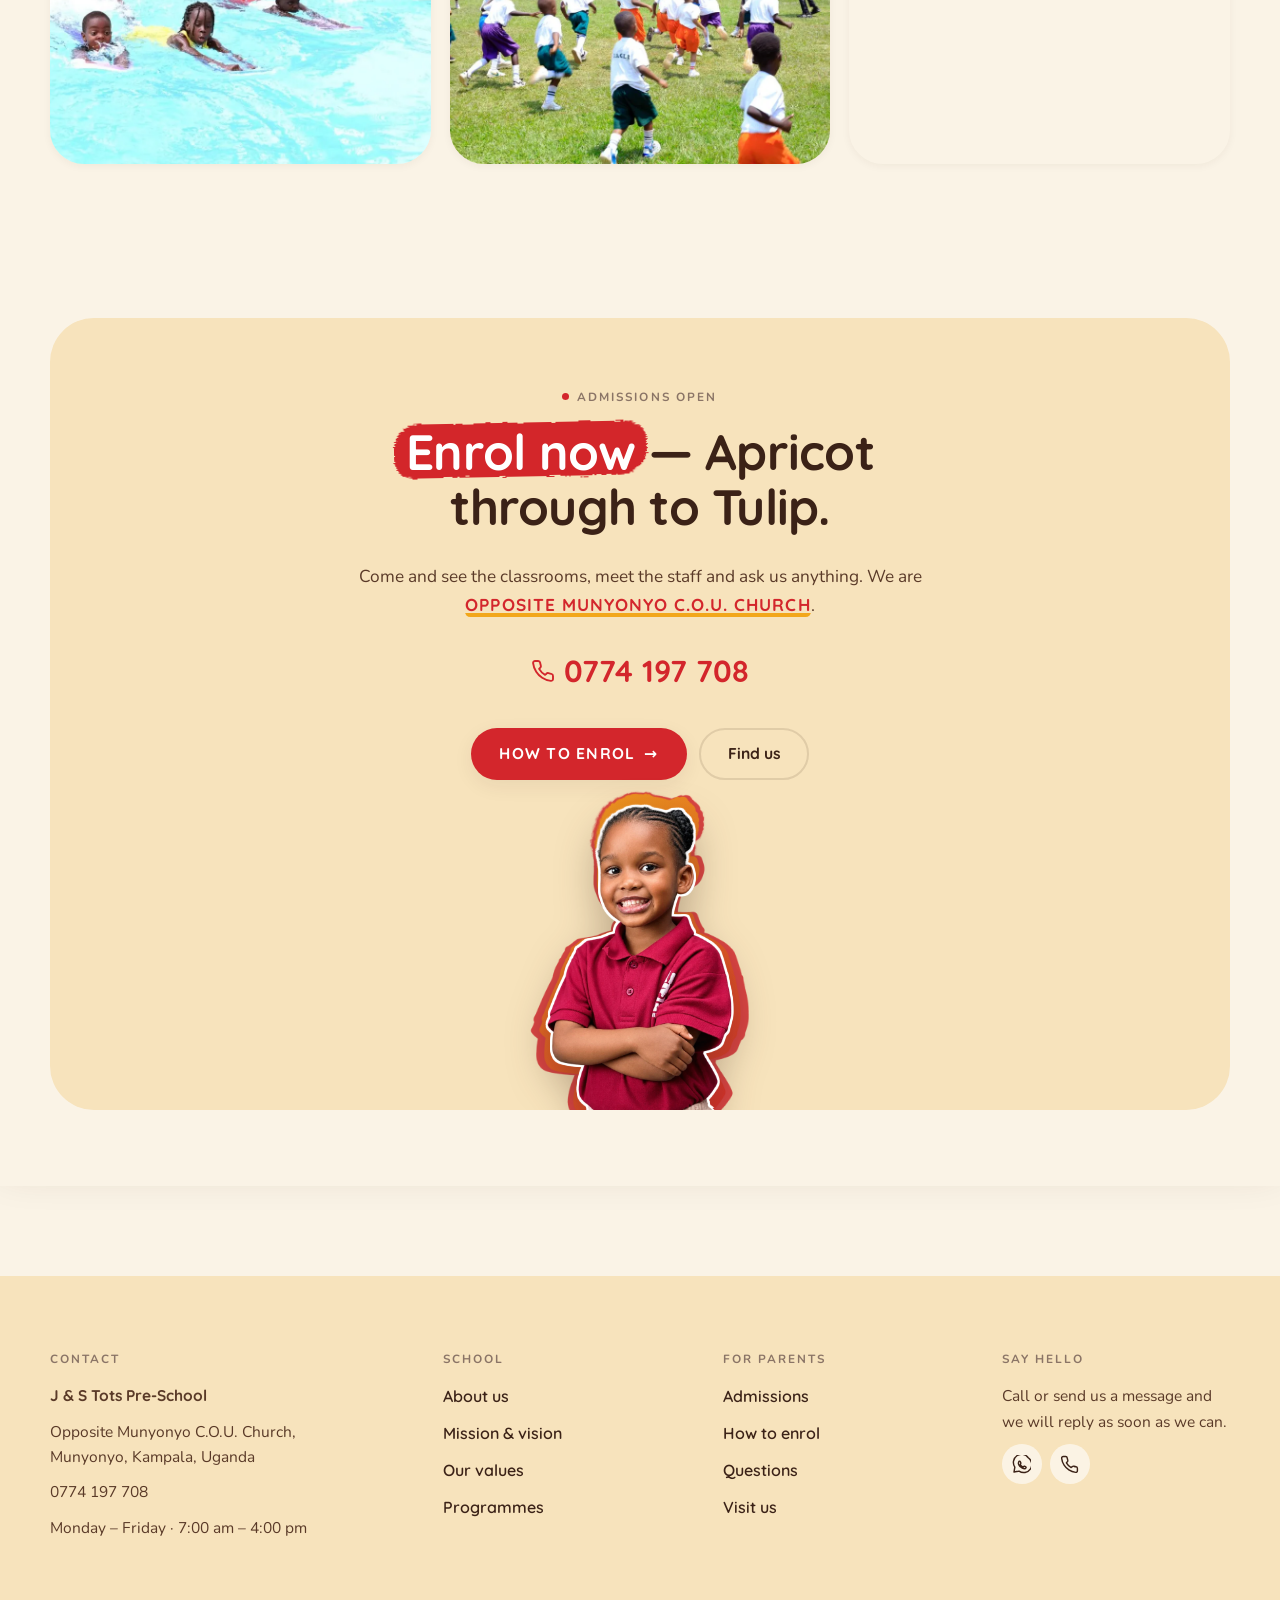
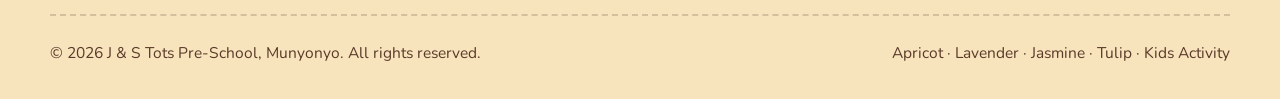
==== commit bbb4edb7: "Prepare the site for jandstots.site: canonical tags, sitemap, host config The site had no canonical," ====
--- a/index.html
+++ b/index.html
@@ -6,6 +6,21 @@
 <title>J &amp; S Tots Pre-School — Munyonyo, Kampala</title>
 <meta name="description" content="J &amp; S Tots Pre-School in Munyonyo, Kampala. Apricot through to Tulip, colourful classrooms and activity-based learning. Open Monday to Friday, 7:00 am – 4:00 pm.">
 <meta name="theme-color" content="#faf3e6">
+<link rel="canonical" href="https://jandstots.site/">
+<meta property="og:type" content="website">
+<meta property="og:site_name" content="J &amp; S Tots Pre-School">
+<meta property="og:locale" content="en_UG">
+<meta property="og:url" content="https://jandstots.site/">
+<meta property="og:title" content="J &amp; S Tots Pre-School — Munyonyo, Kampala">
+<meta property="og:description" content="J &amp; S Tots Pre-School in Munyonyo, Kampala. Apricot through to Tulip, colourful classrooms and activity-based learning. Open Monday to Friday, 7:00 am – 4:00 pm.">
+<meta property="og:image" content="https://jandstots.site/assets/img/og-card.jpg">
+<meta property="og:image:width" content="1200">
+<meta property="og:image:height" content="630">
+<meta property="og:image:alt" content="A class at J &amp; S Tots Pre-School photographed together in uniform">
+<meta name="twitter:card" content="summary_large_image">
+<meta name="twitter:title" content="J &amp; S Tots Pre-School — Munyonyo, Kampala">
+<meta name="twitter:description" content="J &amp; S Tots Pre-School in Munyonyo, Kampala. Apricot through to Tulip, colourful classrooms and activity-based learning. Open Monday to Friday, 7:00 am – 4:00 pm.">
+<meta name="twitter:image" content="https://jandstots.site/assets/img/og-card.jpg">
 <link rel="icon" href="assets/img/logo.svg" type="image/svg+xml">
 <link rel="preconnect" href="https://fonts.googleapis.com">
 <link rel="preconnect" href="https://fonts.gstatic.com" crossorigin>
--- a/assets/css/style.css
+++ b/assets/css/style.css
@@ -2140,6 +2140,52 @@
   font-size: 0.92rem;
 }
 
+/* --------------------------------------------------- photograph rows
+   Two rows of photographs: the three Kids Activity shots under their cards,
+   and the pair on Admissions. Both crop to a fixed shape with object-fit, so
+   a portrait and a landscape frame can sit side by side without one of them
+   setting the row's height. */
+.activity-shots,
+.arrival-shots {
+  display: grid;
+  gap: clamp(0.7rem, 1.6vw, 1.2rem);
+  margin-top: clamp(1.4rem, 3vw, 2.4rem);
+}
+.activity-shots { grid-template-columns: repeat(3, 1fr); }
+.arrival-shots  { grid-template-columns: 1fr 1.35fr 1.35fr; }
+
+.activity-shots figure,
+.arrival-shots figure {
+  margin: 0;
+  border-radius: var(--r-lg);
+  overflow: hidden;
+  box-shadow: var(--shadow-xs);
+}
+.activity-shots img,
+.arrival-shots img {
+  display: block;
+  width: 100%;
+  height: 100%;
+  object-fit: cover;
+}
+.activity-shots figure { aspect-ratio: 4 / 3; }
+.arrival-shots figure  { aspect-ratio: 3 / 4; }
+.arrival-shots figure:not(:first-child) { aspect-ratio: 16 / 10; align-self: center; }
+
+/* a phone has no room for three across; the activity row halves and the
+   arrival pair stacks, so neither ends up as a row of stamps */
+/* One per row on a phone. Two across left each photograph 172px wide, which
+   is too small to make out a child, and the stairs shot is a portrait -- the
+   landscape crop took a horizontal slice out of the middle of it. Each keeps
+   its own shape instead. */
+@media (max-width: 760px) {
+  .activity-shots,
+  .arrival-shots { grid-template-columns: 1fr; }
+  .activity-shots figure { aspect-ratio: 16 / 10; }
+  .arrival-shots figure:first-child { aspect-ratio: 4 / 5; }
+  .arrival-shots figure:not(:first-child) { aspect-ratio: 16 / 10; }
+}
+
 /* --------------------------------------------------- print */
 @media print {
   .nav-wrap, .wa-float, .carousel-nav, .btn { display: none !important; }
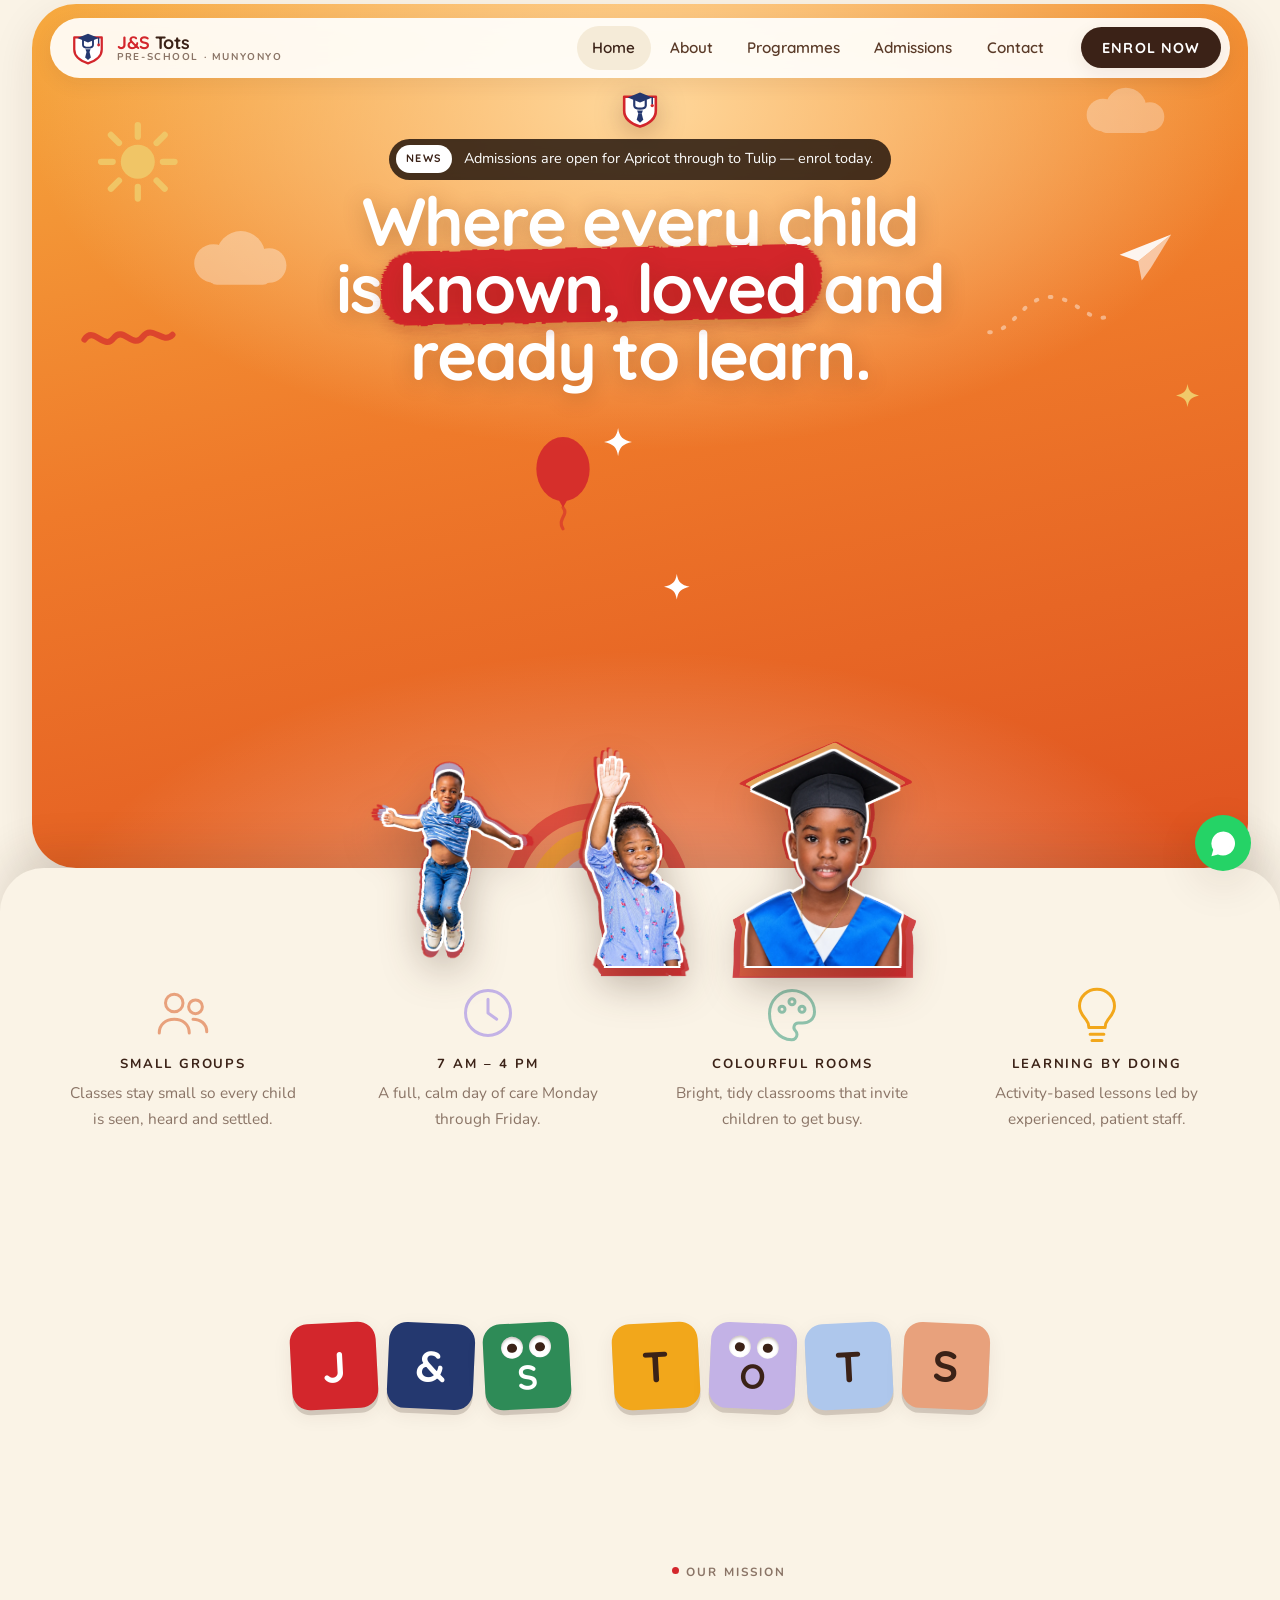
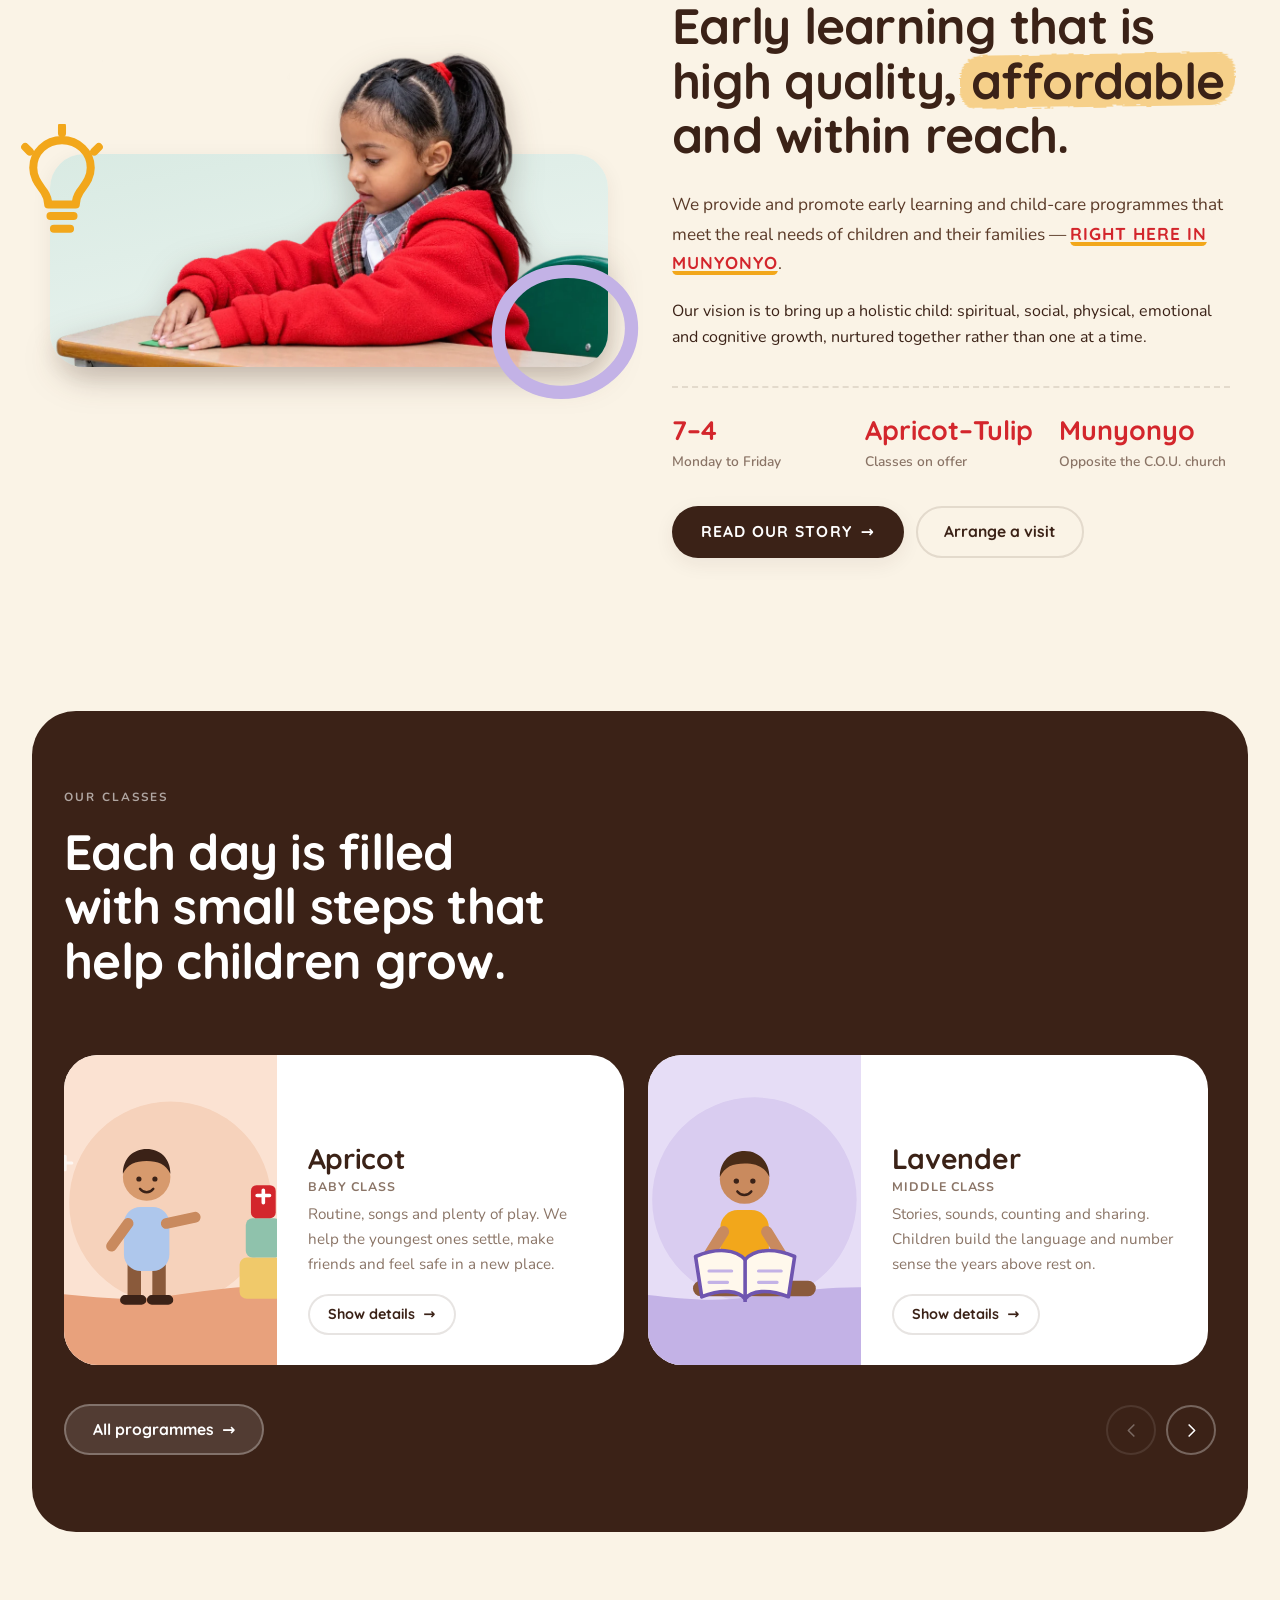
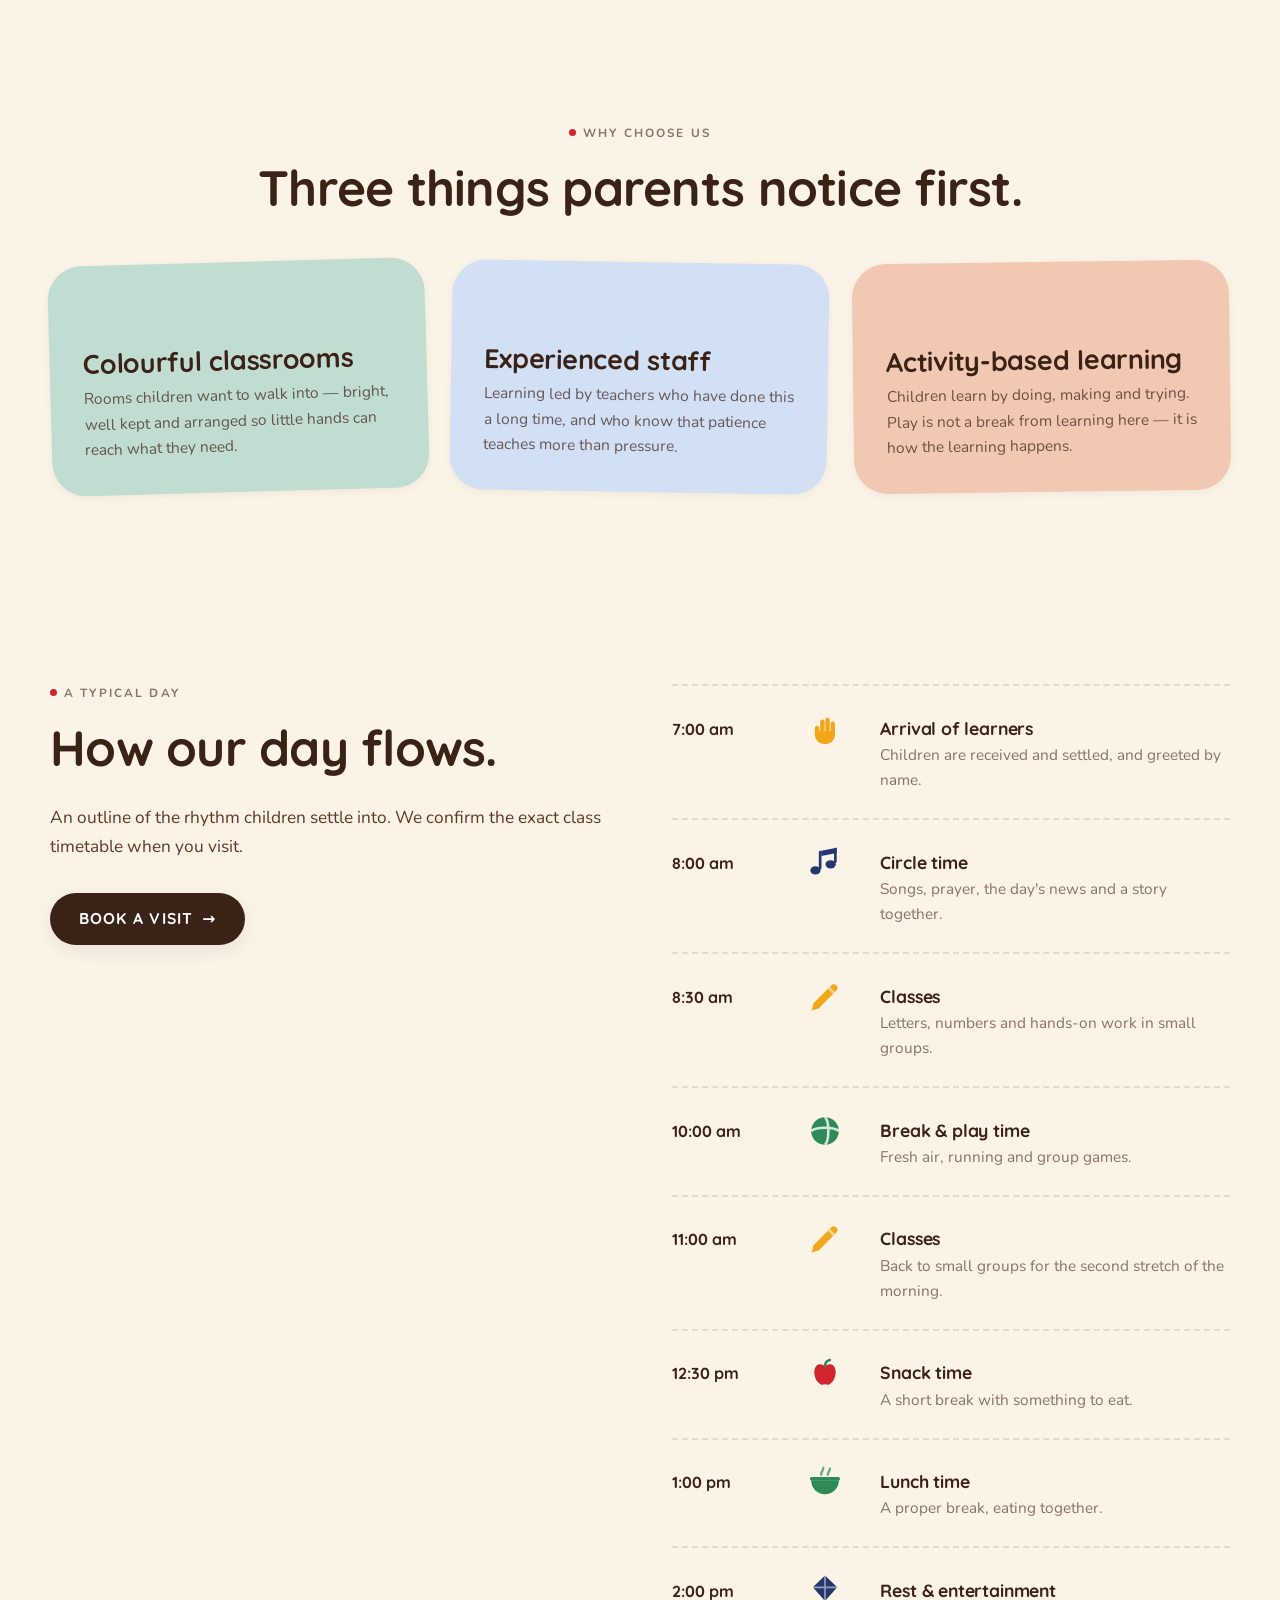
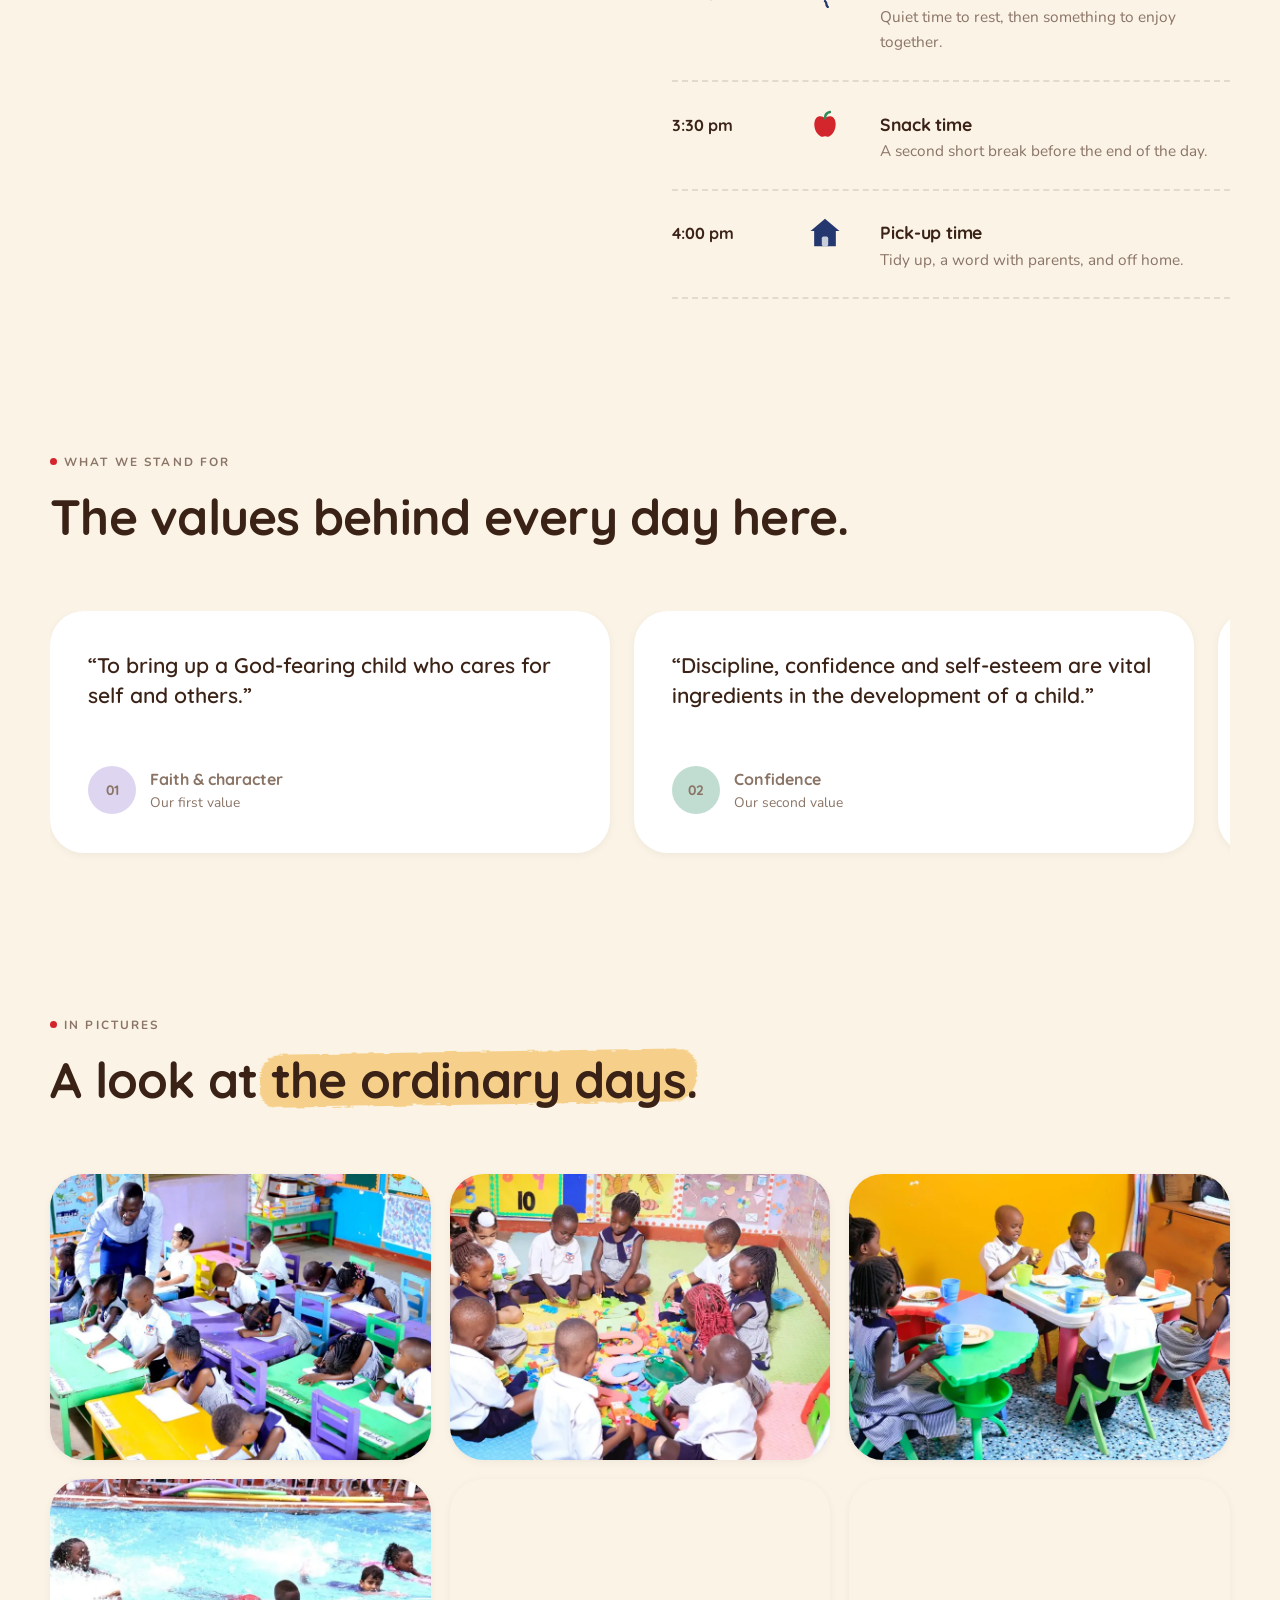
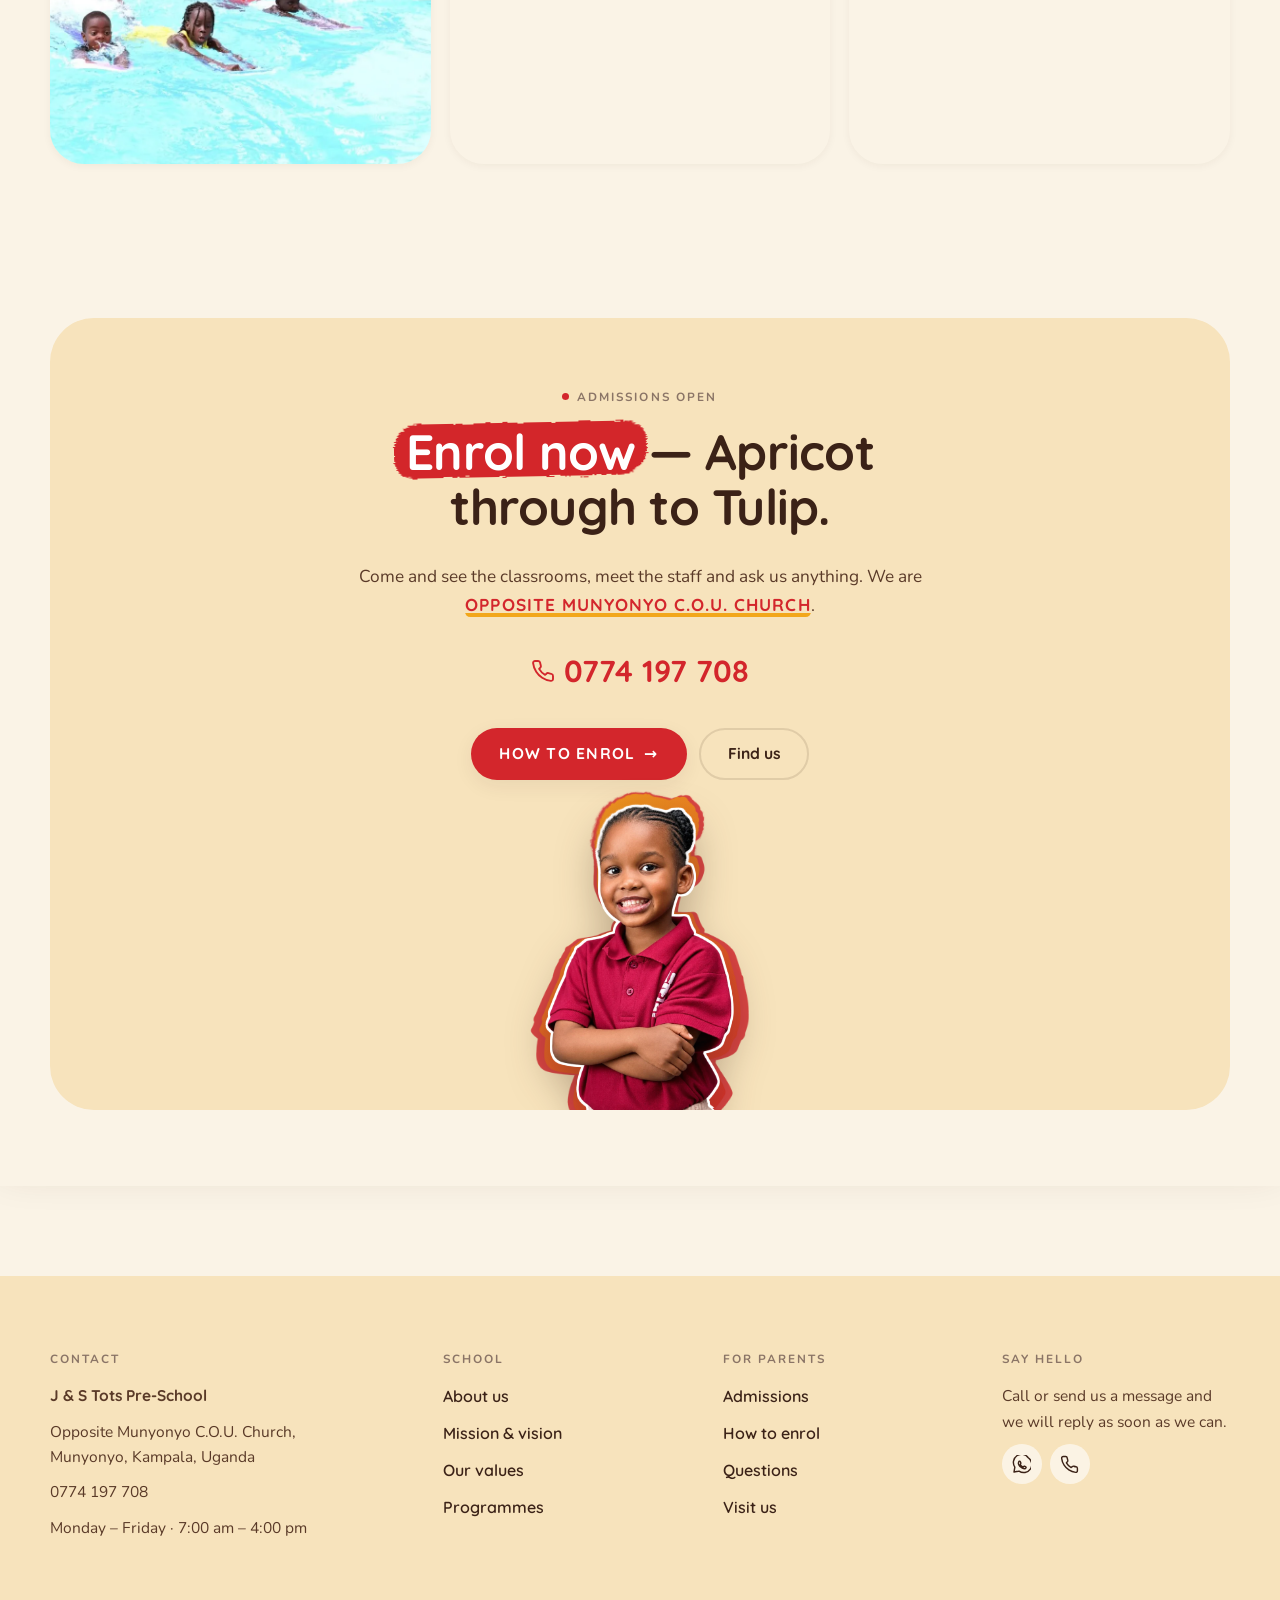
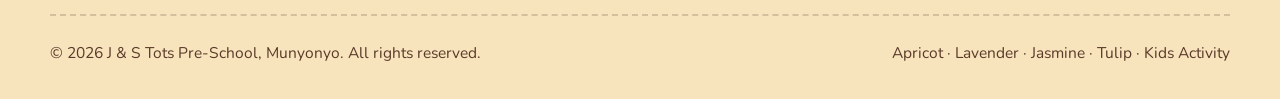
==== commit 07d787d1: "Point the GitHub Pages copy at jandstots.site jandstots.site is the real site from now on; the Pages" ====
--- a/index.html
+++ b/index.html
@@ -3,6 +3,17 @@
 <head>
 <meta charset="utf-8">
 <meta name="viewport" content="width=device-width, initial-scale=1">
+<script>
+/* The GitHub Pages copy is a mirror; jandstots.site is the real site, so
+   anything served from github.io bounces to the same page there. Runs before
+   the stylesheet so there is nothing to see first. A no-op on the real host,
+   and on localhost while the site is being worked on. */
+(function () {
+  if (!location.hostname.endsWith(".github.io")) return;
+  var path = location.pathname.replace(/^\/J-S-Tots/, "") || "/";
+  location.replace("https://jandstots.site" + path + location.search + location.hash);
+})();
+</script>
 <title>J &amp; S Tots Pre-School — Munyonyo, Kampala</title>
 <meta name="description" content="J &amp; S Tots Pre-School in Munyonyo, Kampala. Apricot through to Tulip, colourful classrooms and activity-based learning. Open Monday to Friday, 7:00 am – 4:00 pm.">
 <meta name="theme-color" content="#faf3e6">
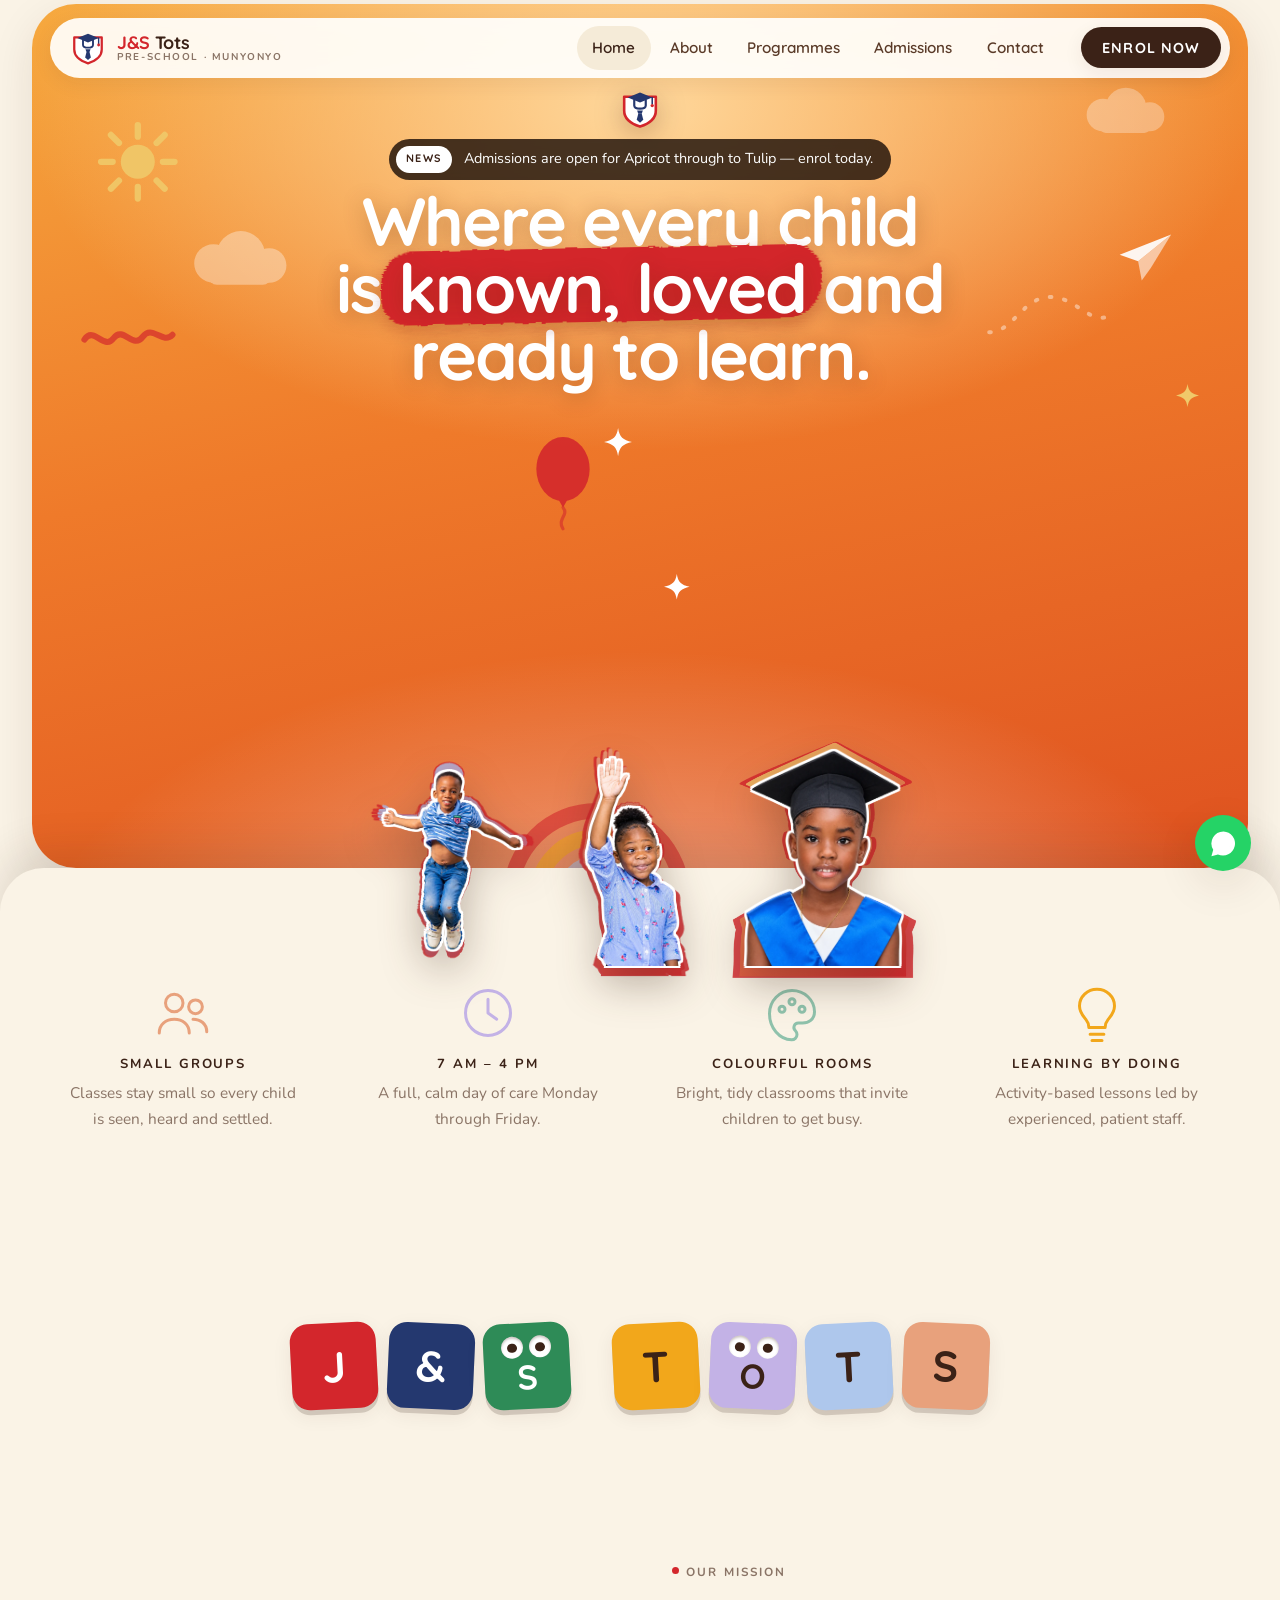
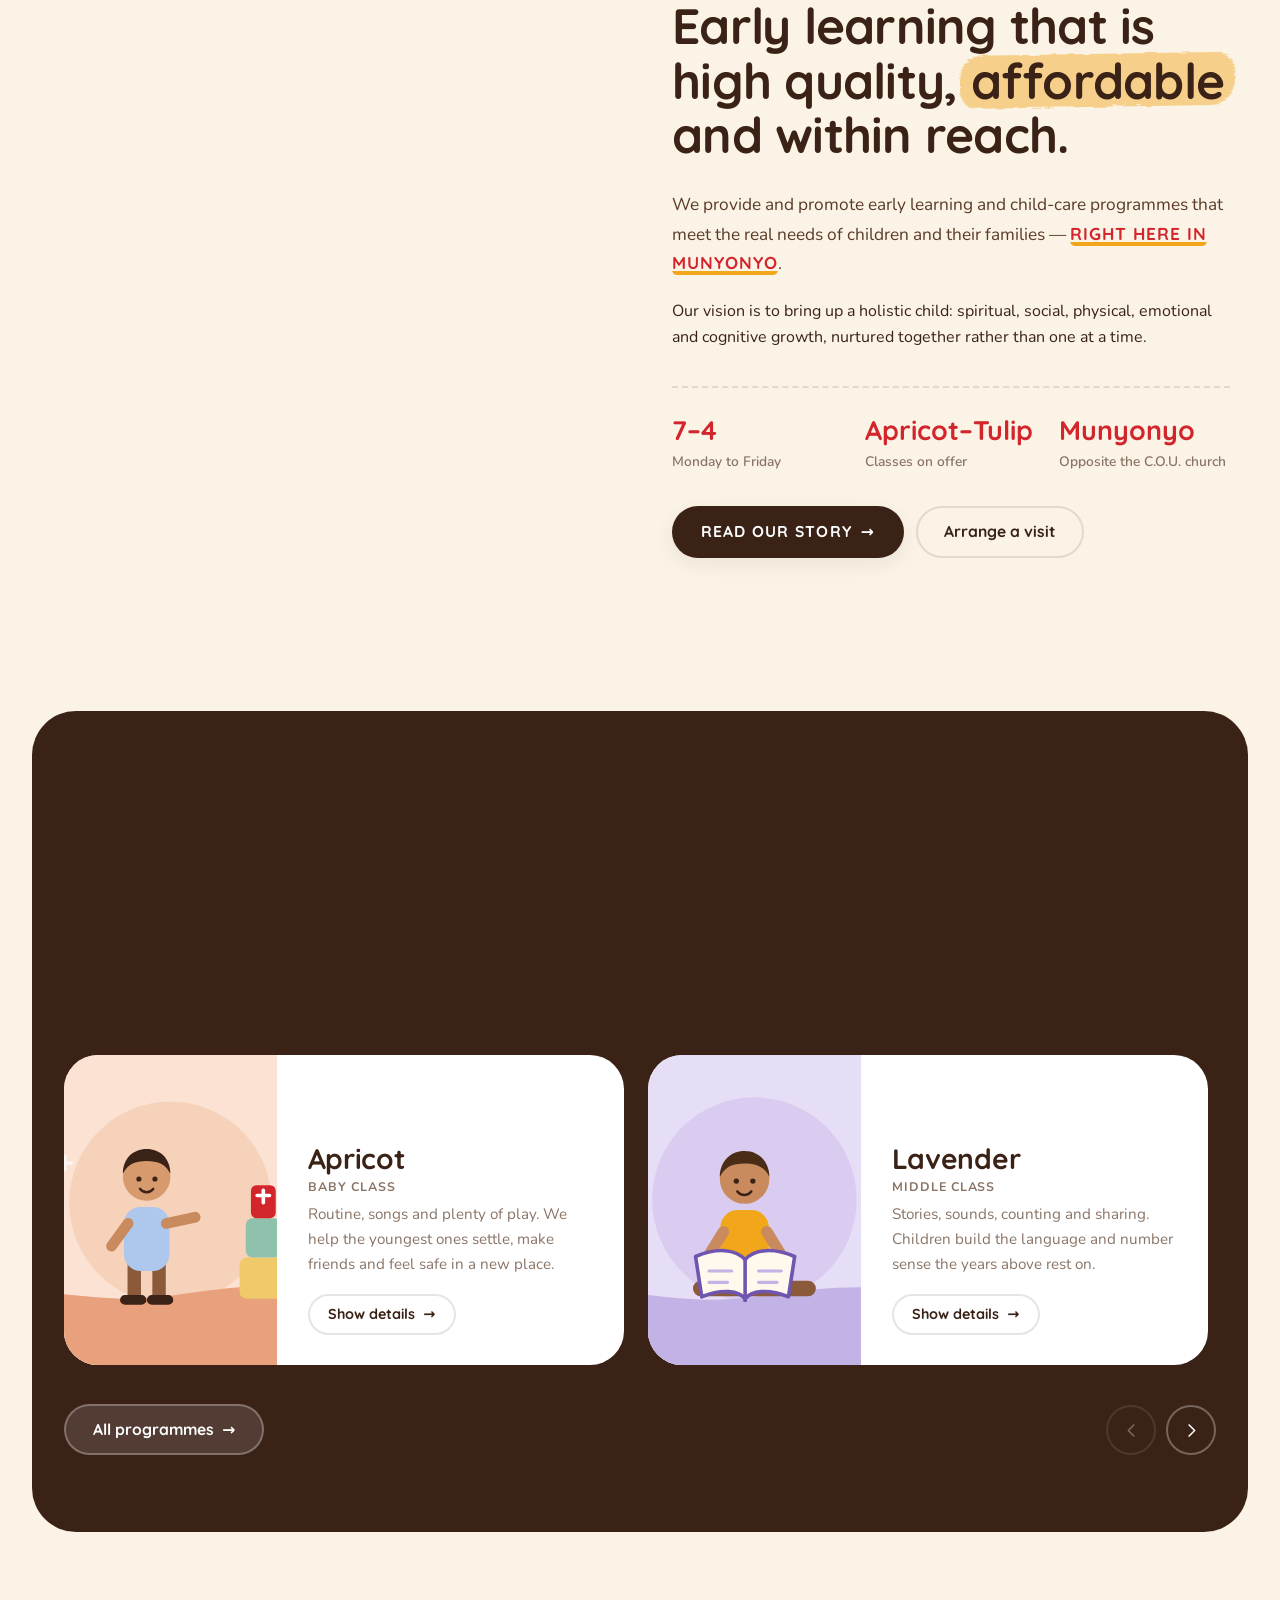
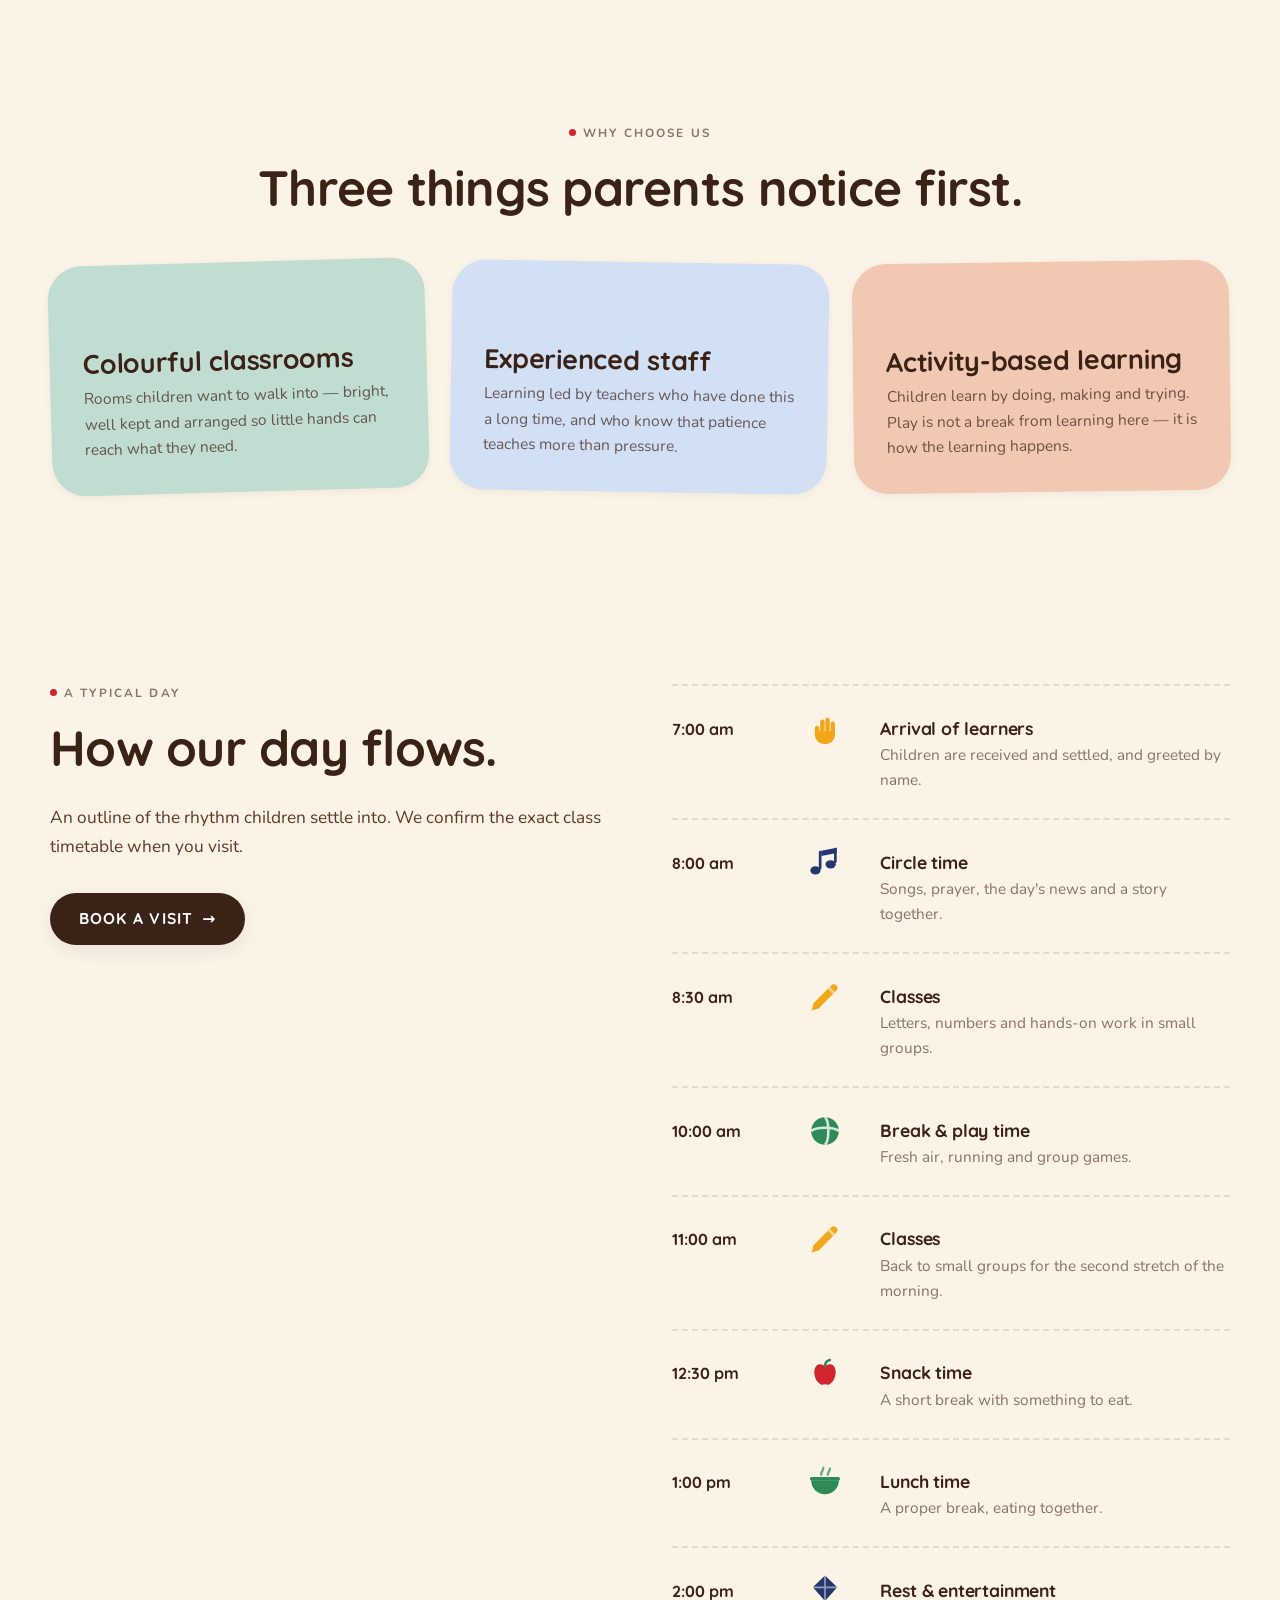
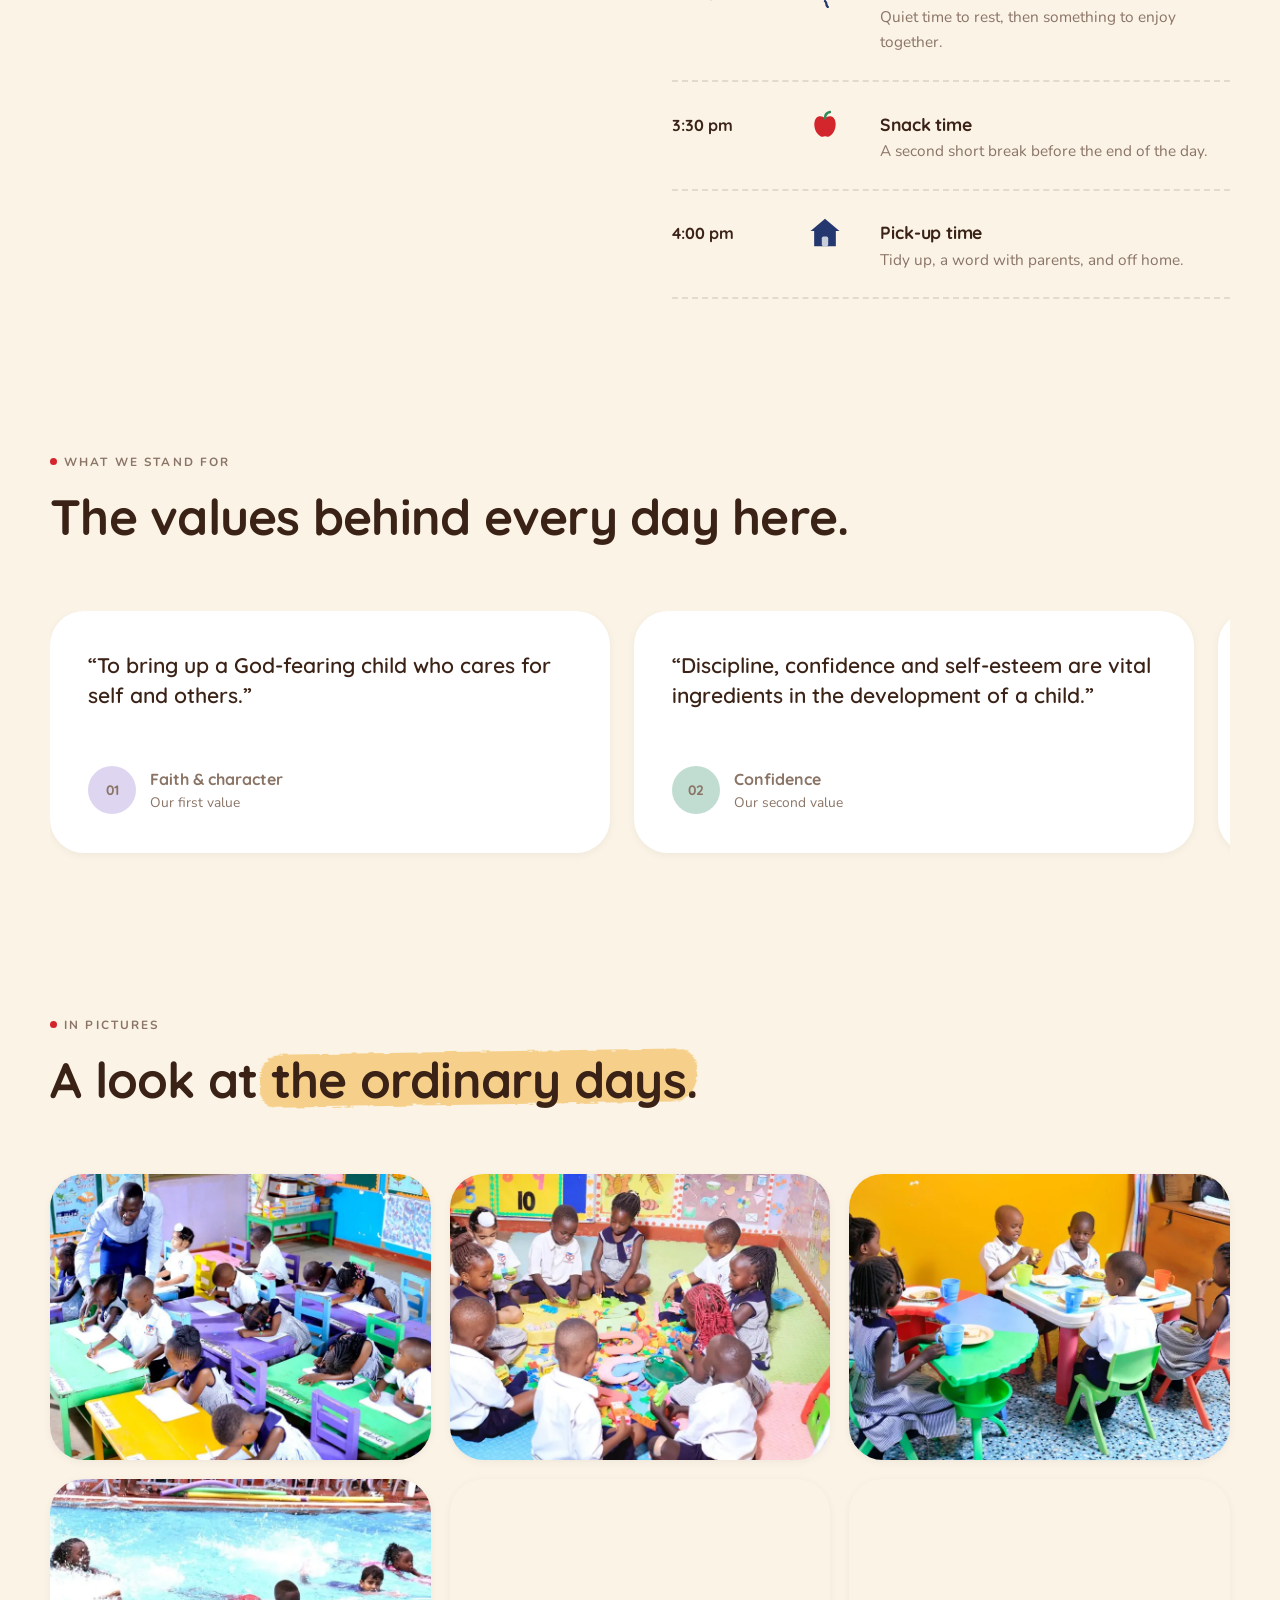
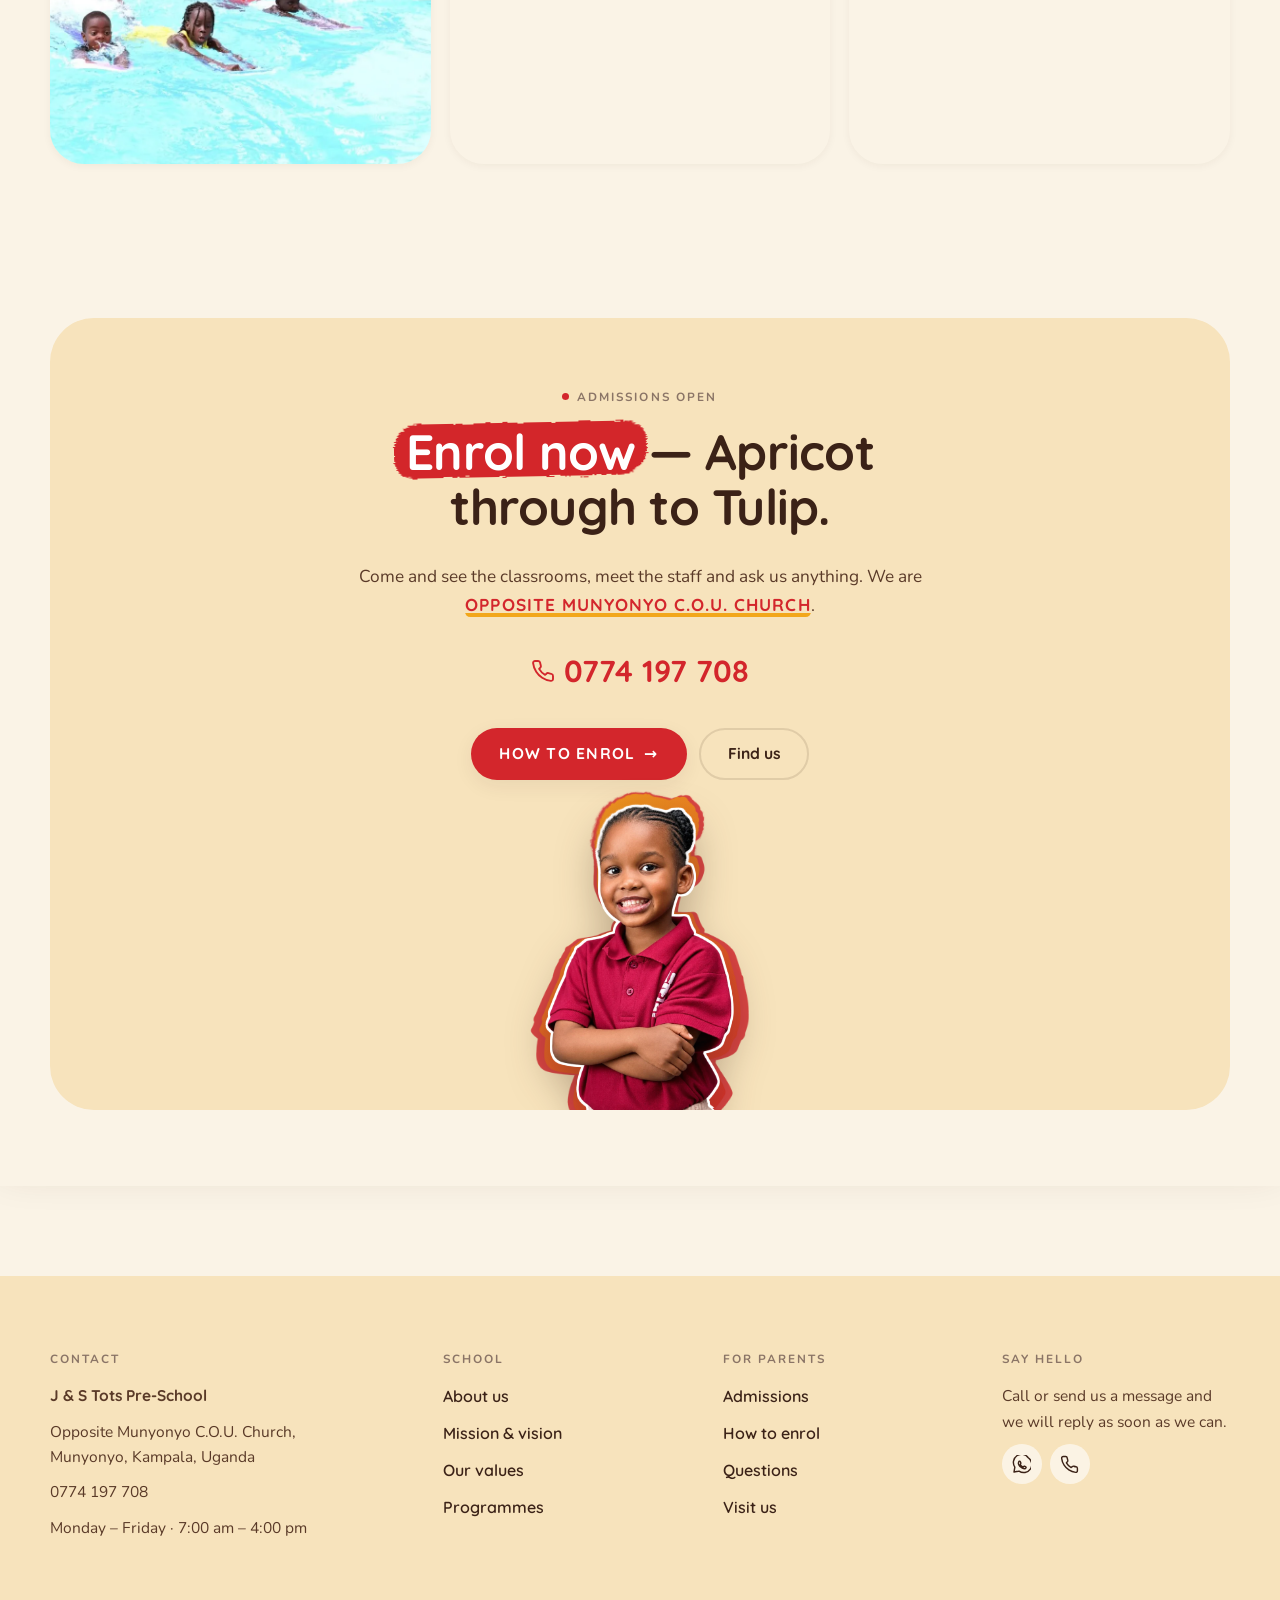
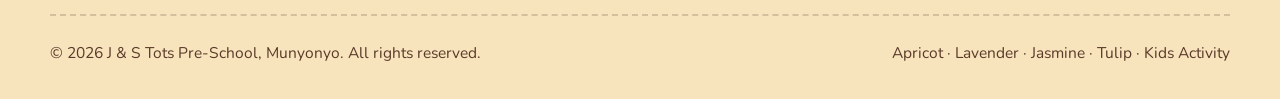
==== commit 18fb19b4: "Describe the school to search engines in structured data Google's Rich Results Test crawled the site" ====
--- a/index.html
+++ b/index.html
@@ -38,6 +38,43 @@
 <link href="https://fonts.googleapis.com/css2?family=Quicksand:wght@500;600;700&family=Nunito:wght@400;600;700&display=swap" rel="stylesheet">
 <link rel="stylesheet" href="assets/css/style.css">
 <script>document.documentElement.classList.add('js');</script>
+<script type="application/ld+json">
+{
+  "@context": "https://schema.org",
+  "@graph": [
+    {
+      "@type": ["Preschool", "LocalBusiness"],
+      "@id": "https://jandstots.site/#school",
+      "name": "J & S Tots Pre-School",
+      "url": "https://jandstots.site/",
+      "image": "https://jandstots.site/assets/img/og-card.jpg",
+      "description": "J & S Tots Pre-School in Munyonyo, Kampala. Classes from Apricot through to Tulip, with activity-based learning. Open Monday to Friday, 7:00 am to 4:00 pm.",
+      "telephone": "+256774197708",
+      "address": {
+        "@type": "PostalAddress",
+        "streetAddress": "Opposite Munyonyo C.O.U. Church",
+        "addressLocality": "Munyonyo",
+        "addressRegion": "Kampala",
+        "addressCountry": "UG"
+      },
+      "openingHoursSpecification": {
+        "@type": "OpeningHoursSpecification",
+        "dayOfWeek": ["Monday", "Tuesday", "Wednesday", "Thursday", "Friday"],
+        "opens": "07:00",
+        "closes": "16:00"
+      }
+    },
+    {
+      "@type": "WebSite",
+      "@id": "https://jandstots.site/#website",
+      "url": "https://jandstots.site/",
+      "name": "J & S Tots Pre-School",
+      "inLanguage": "en-UG",
+      "publisher": { "@id": "https://jandstots.site/#school" }
+    }
+  ]
+}
+</script>
 </head>
 <body>
 <a class="skip-link" href="#main">Skip to content</a>
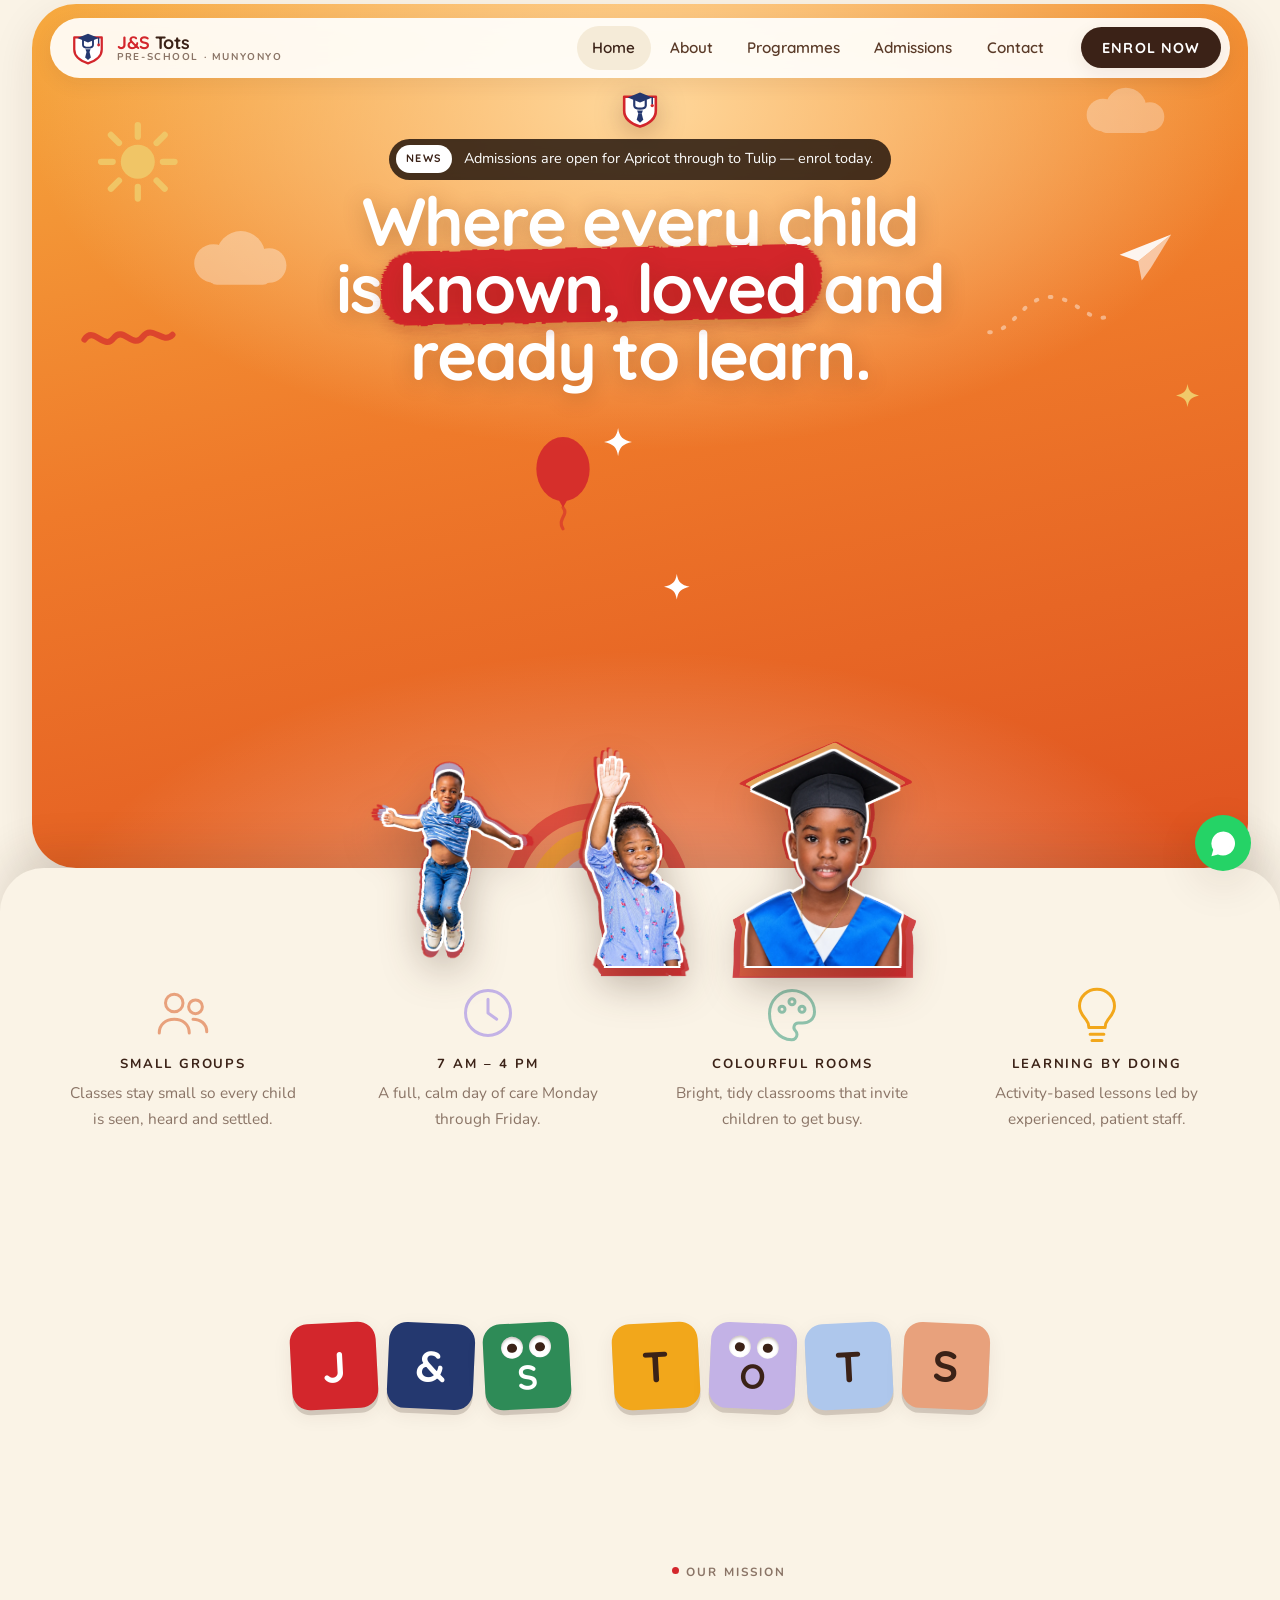
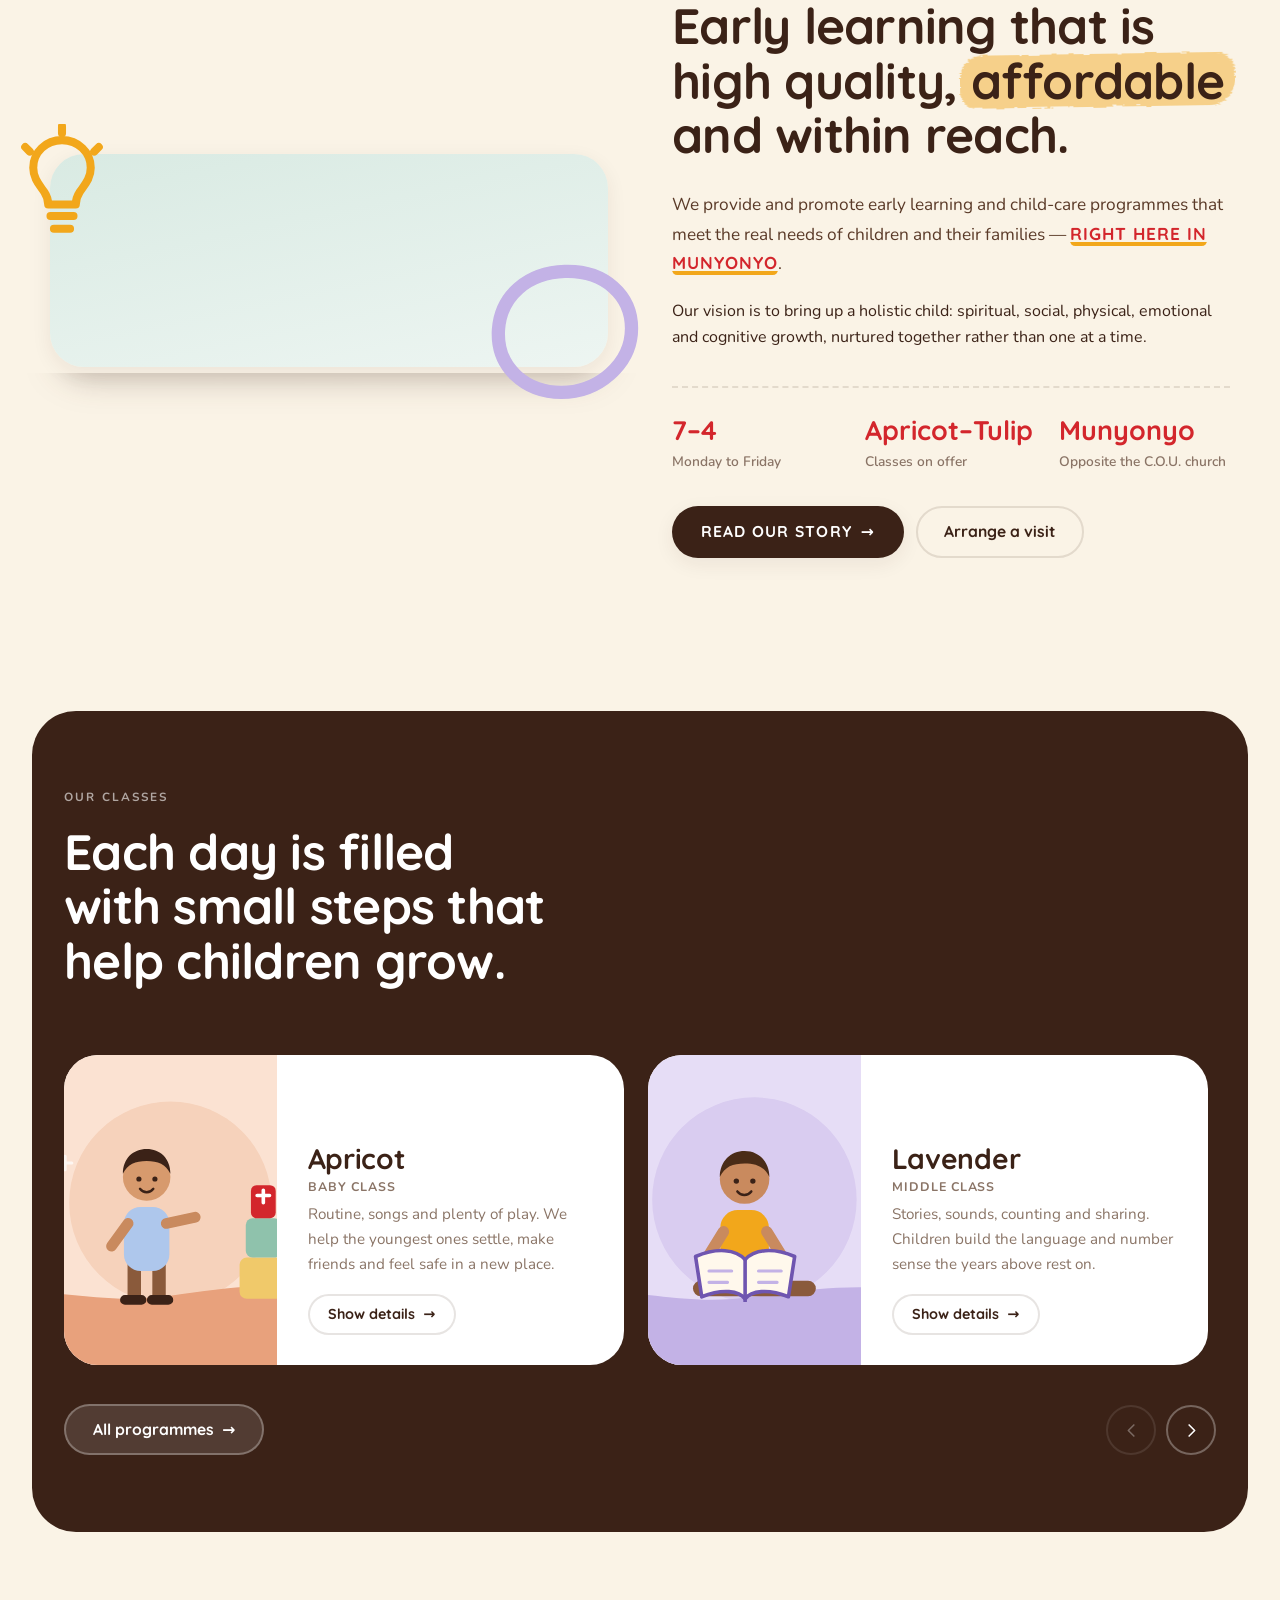
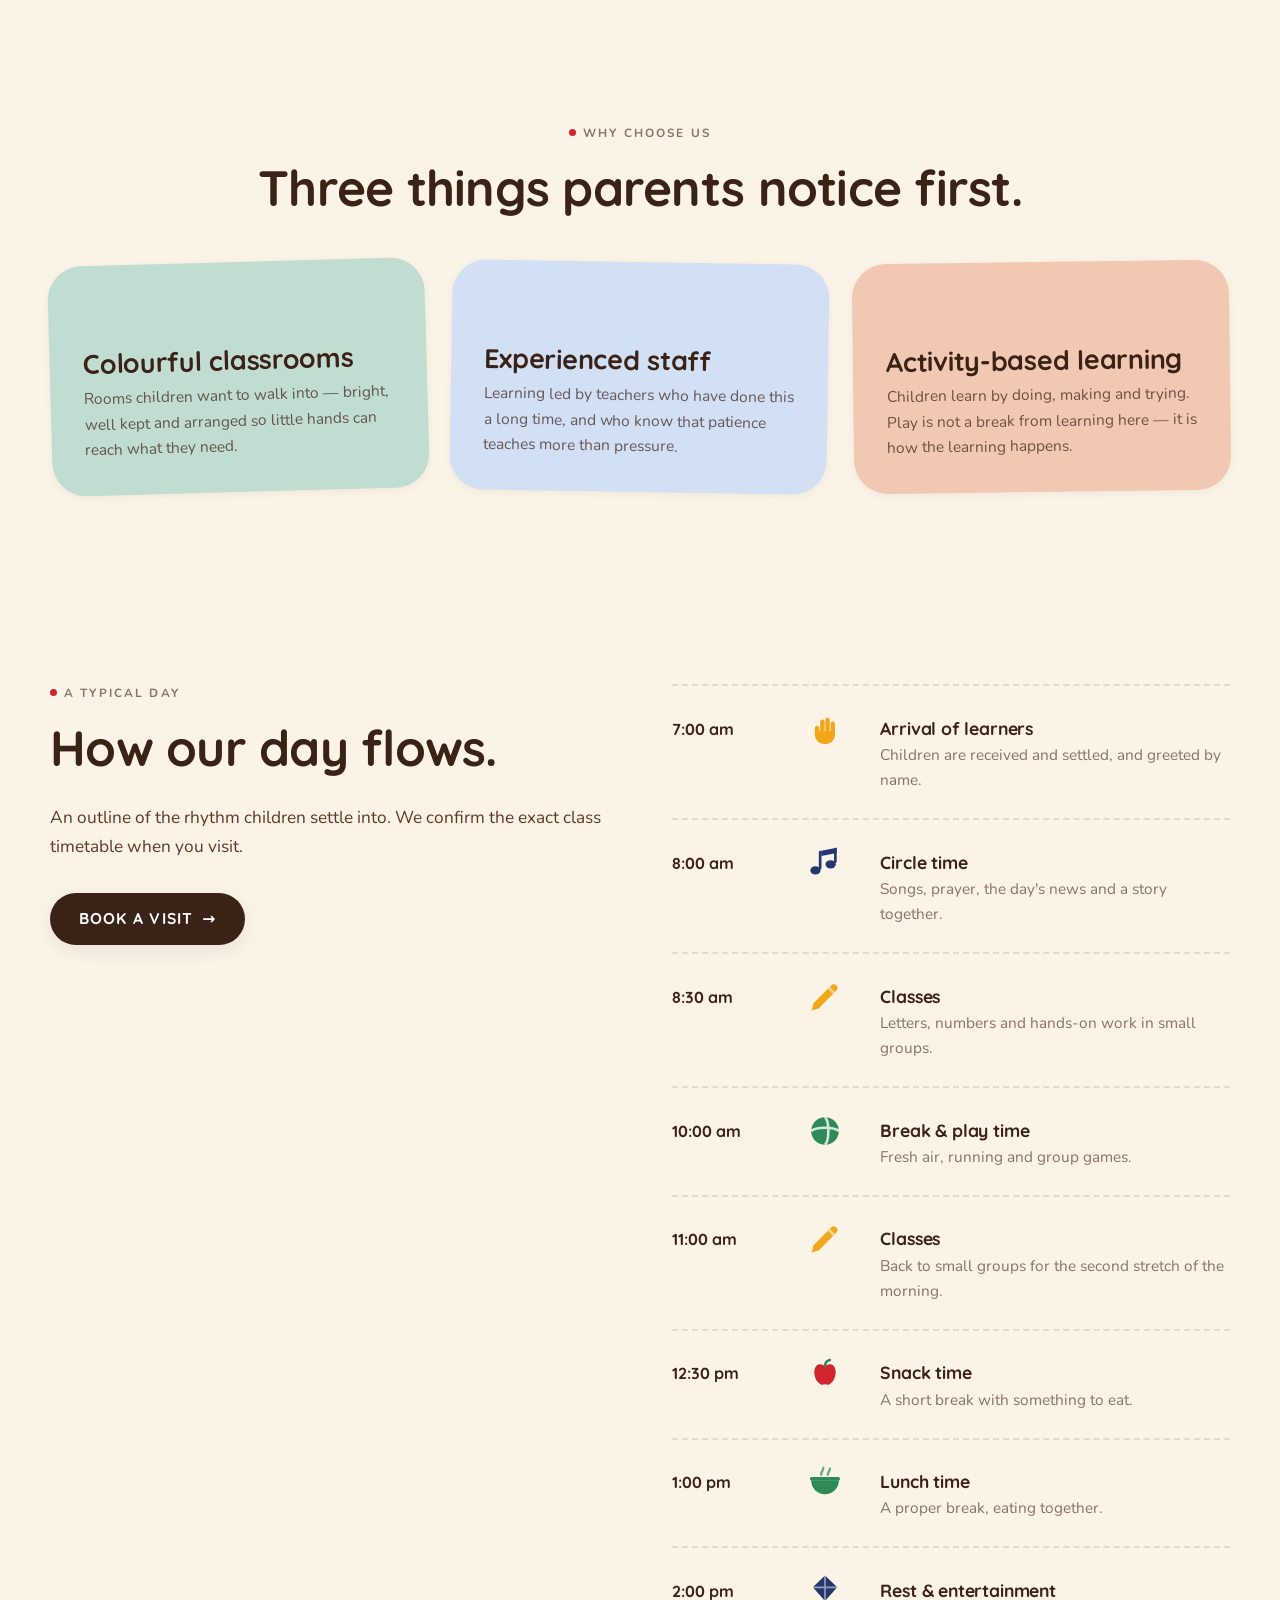
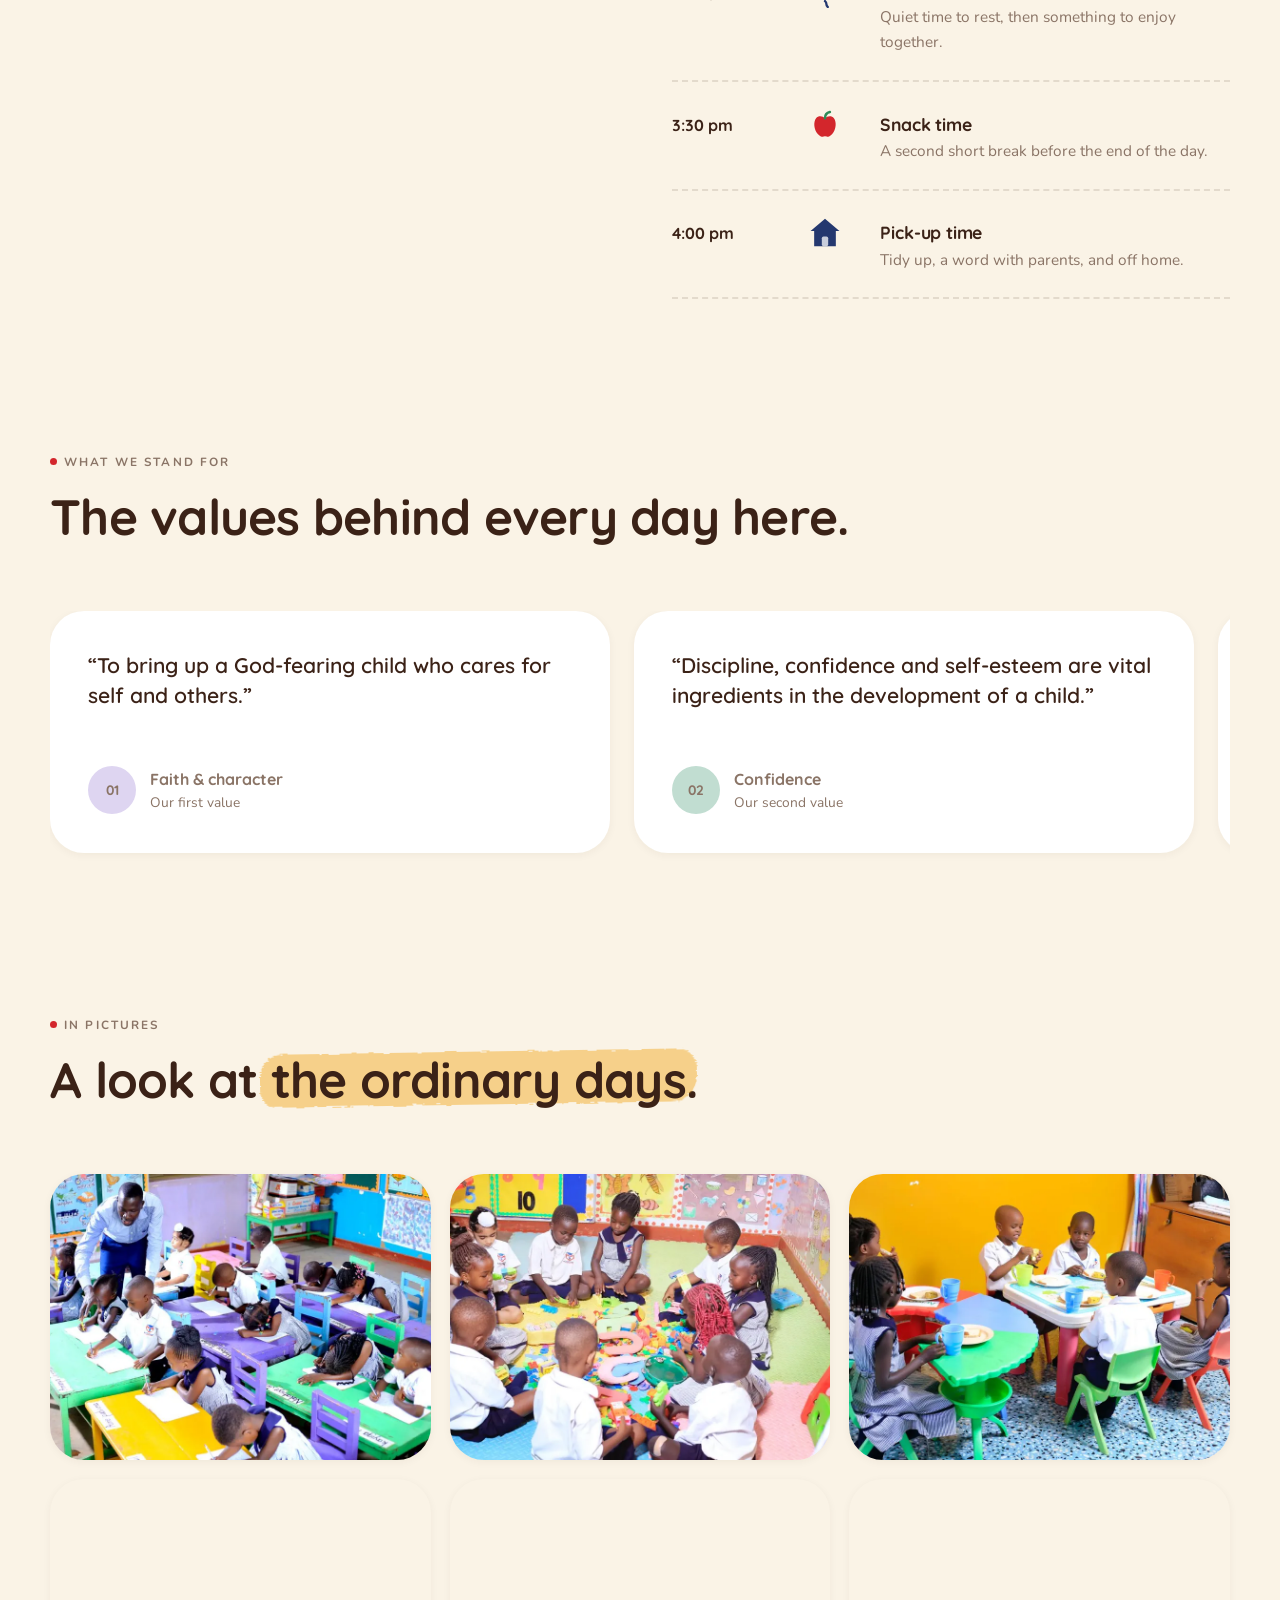
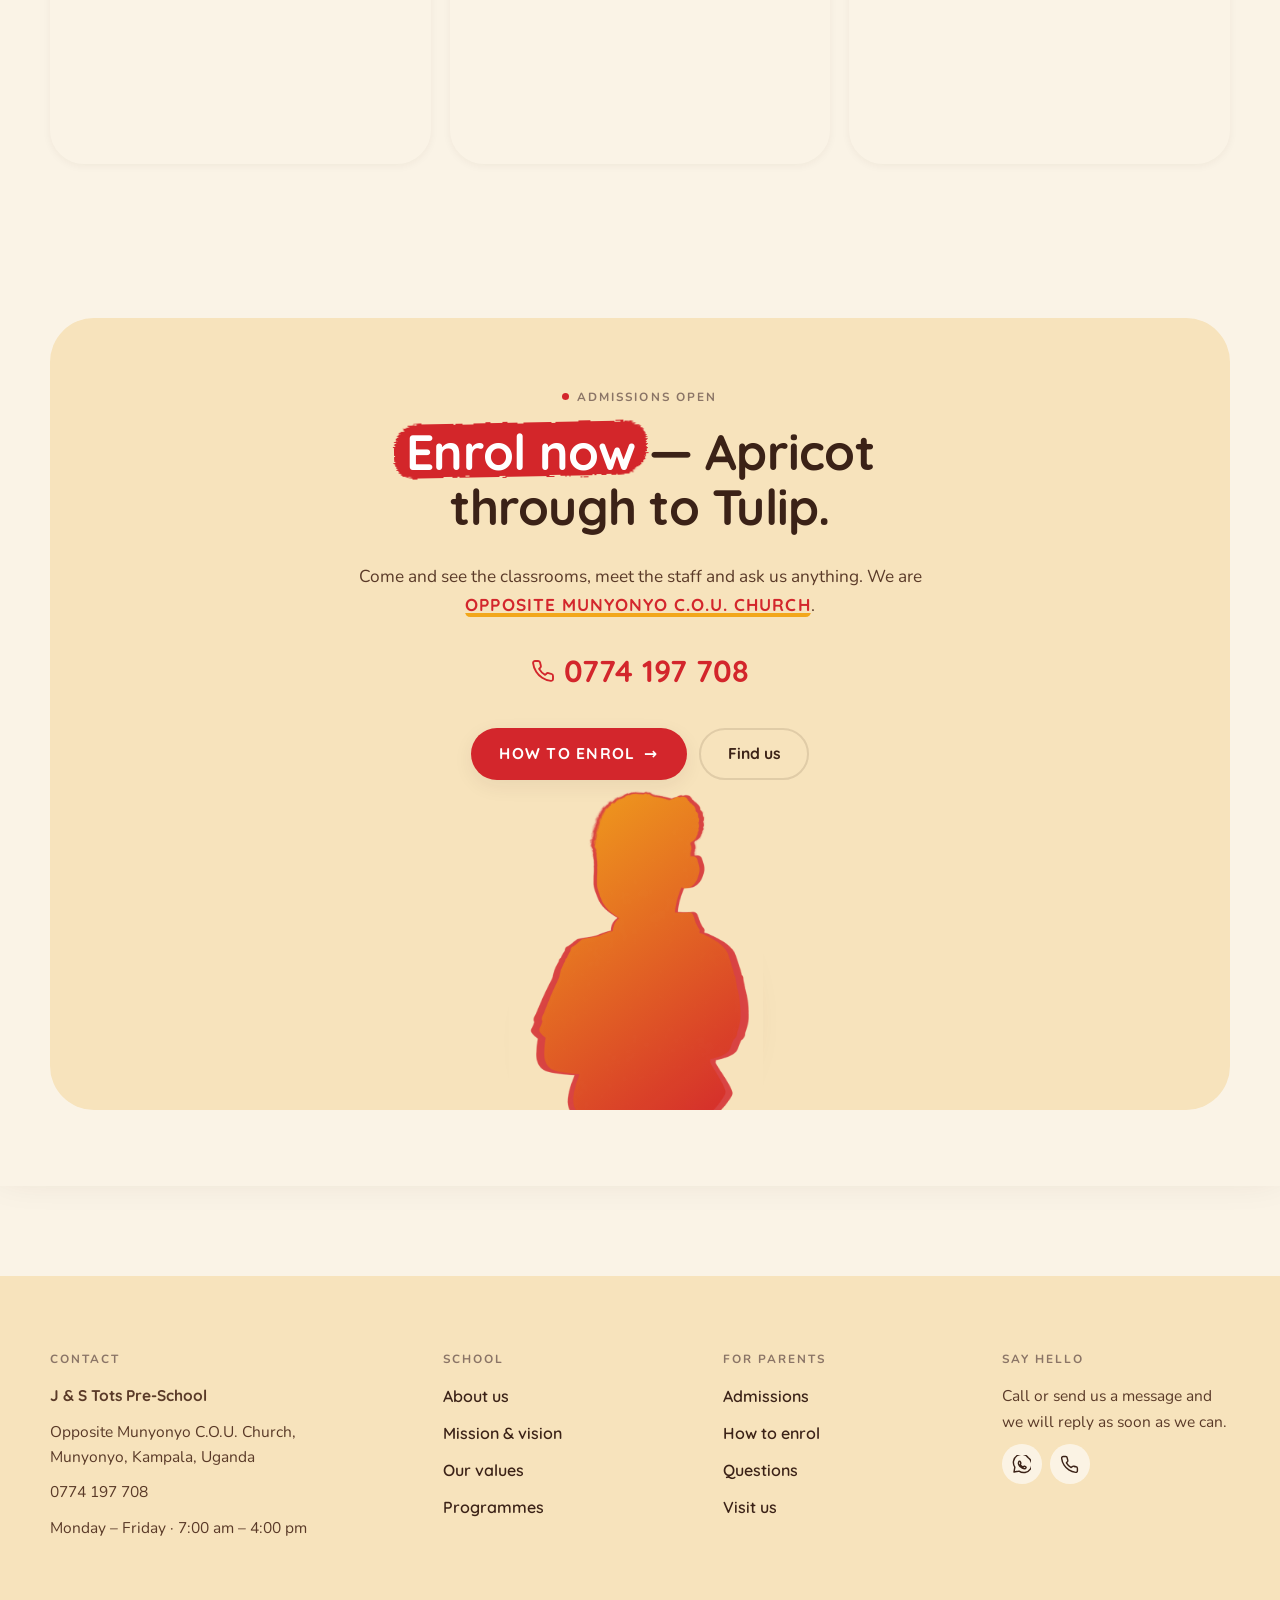
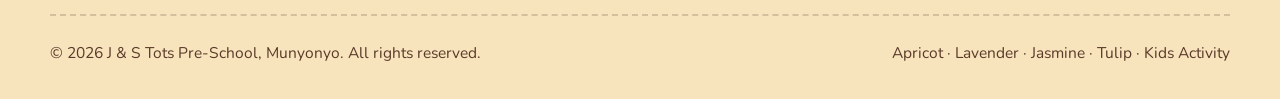
==== commit 21fc94d7: "Verify the site to Google Search Console Adds the verification meta tag for the URL-prefix property " ====
--- a/index.html
+++ b/index.html
@@ -17,6 +17,10 @@
 <title>J &amp; S Tots Pre-School — Munyonyo, Kampala</title>
 <meta name="description" content="J &amp; S Tots Pre-School in Munyonyo, Kampala. Apricot through to Tulip, colourful classrooms and activity-based learning. Open Monday to Friday, 7:00 am – 4:00 pm.">
 <meta name="theme-color" content="#faf3e6">
+<!-- Proves to Google that this site is ours, so Search Console will show its
+     traffic and accept "request indexing". Google re-checks periodically:
+     removing this tag un-verifies the property. -->
+<meta name="google-site-verification" content="KrxlSUA7pPdUk7ejUx5aaxQdIpbzgIahjkX1_BMeldM" />
 <link rel="canonical" href="https://jandstots.site/">
 <meta property="og:type" content="website">
 <meta property="og:site_name" content="J &amp; S Tots Pre-School">
--- a/assets/css/style.css
+++ b/assets/css/style.css
@@ -99,6 +99,14 @@
 a { color: inherit; text-decoration: none; }
 
 img, svg { max-width: 100%; display: block; }
+
+/* An image given a CSS width but no CSS height falls back to its HTML height
+   attribute, and is then squashed rather than scaled. That is how the section
+   photographs came to render 447x600 against a natural 900x600 -- half their
+   proper width, with the children stretched tall. Every other image rule here
+   sets its own height, so this changes only the ones that had none.
+   Deliberately not applied to svg, whose intrinsic sizing works differently. */
+img { height: auto; }
 
 ul, ol { margin: 0 0 1.1em; padding-left: 1.2em; }
 li { margin-bottom: 0.45em; }
@@ -875,13 +883,6 @@
   display: block;
   margin-top: calc(var(--protrude) * -1);
   filter: drop-shadow(0 12px 16px rgba(59, 34, 23, 0.26));
-  /* .split-media img sets width: 100% and no height, so the HTML height
-     attribute is taken as the CSS height. The SVGs that rule was written for
-     letterbox inside that box and look unharmed; a photograph instead squashes
-     — this one rendered 554x505 against a natural 900x505, a 1.10 ratio where
-     it should be 1.78. Scoped here rather than fixed on .split-media img,
-     which would relayout the illustrations on three other pages. */
-  height: auto;
 }
 
 
@@ -2133,6 +2134,33 @@
   height: auto;
 }
 .sign-shot { margin-top: 1.4rem; }
+
+/* ------------------------------------------------ the About page banner
+   A class group photograph in a wide letterbox. Every face in it sits
+   between roughly a quarter and three-fifths of the way down the frame:
+   the back row's heads begin at about 25%, the seated row's chins end at
+   about 57%. A centred cover-crop at this width shows 30% to 70%, which
+   is why it was slicing the tops off the back row.
+
+   16/5 keeps 47% of the height (1.5 natural / 3.2 box), and pulling the
+   window up to 38% places that band at 20%-67% -- the whole class, with
+   room above the tallest head and below the front row's chins.
+
+   A phone is narrow enough that the shape can simply be the photograph's
+   own 3/2, so there it crops nothing at all. */
+.about-banner {
+  display: block;
+  width: 100%;
+  aspect-ratio: 16 / 5;
+  object-fit: cover;
+  object-position: center 38%;
+  border-radius: var(--r-xl);
+  box-shadow: var(--shadow-sm);
+}
+
+@media (max-width: 760px) {
+  .about-banner { aspect-ratio: 3 / 2; }
+}
 .sign-shot figcaption {
   padding: 0.7rem 1rem 0.9rem;
   background: var(--cream-2);
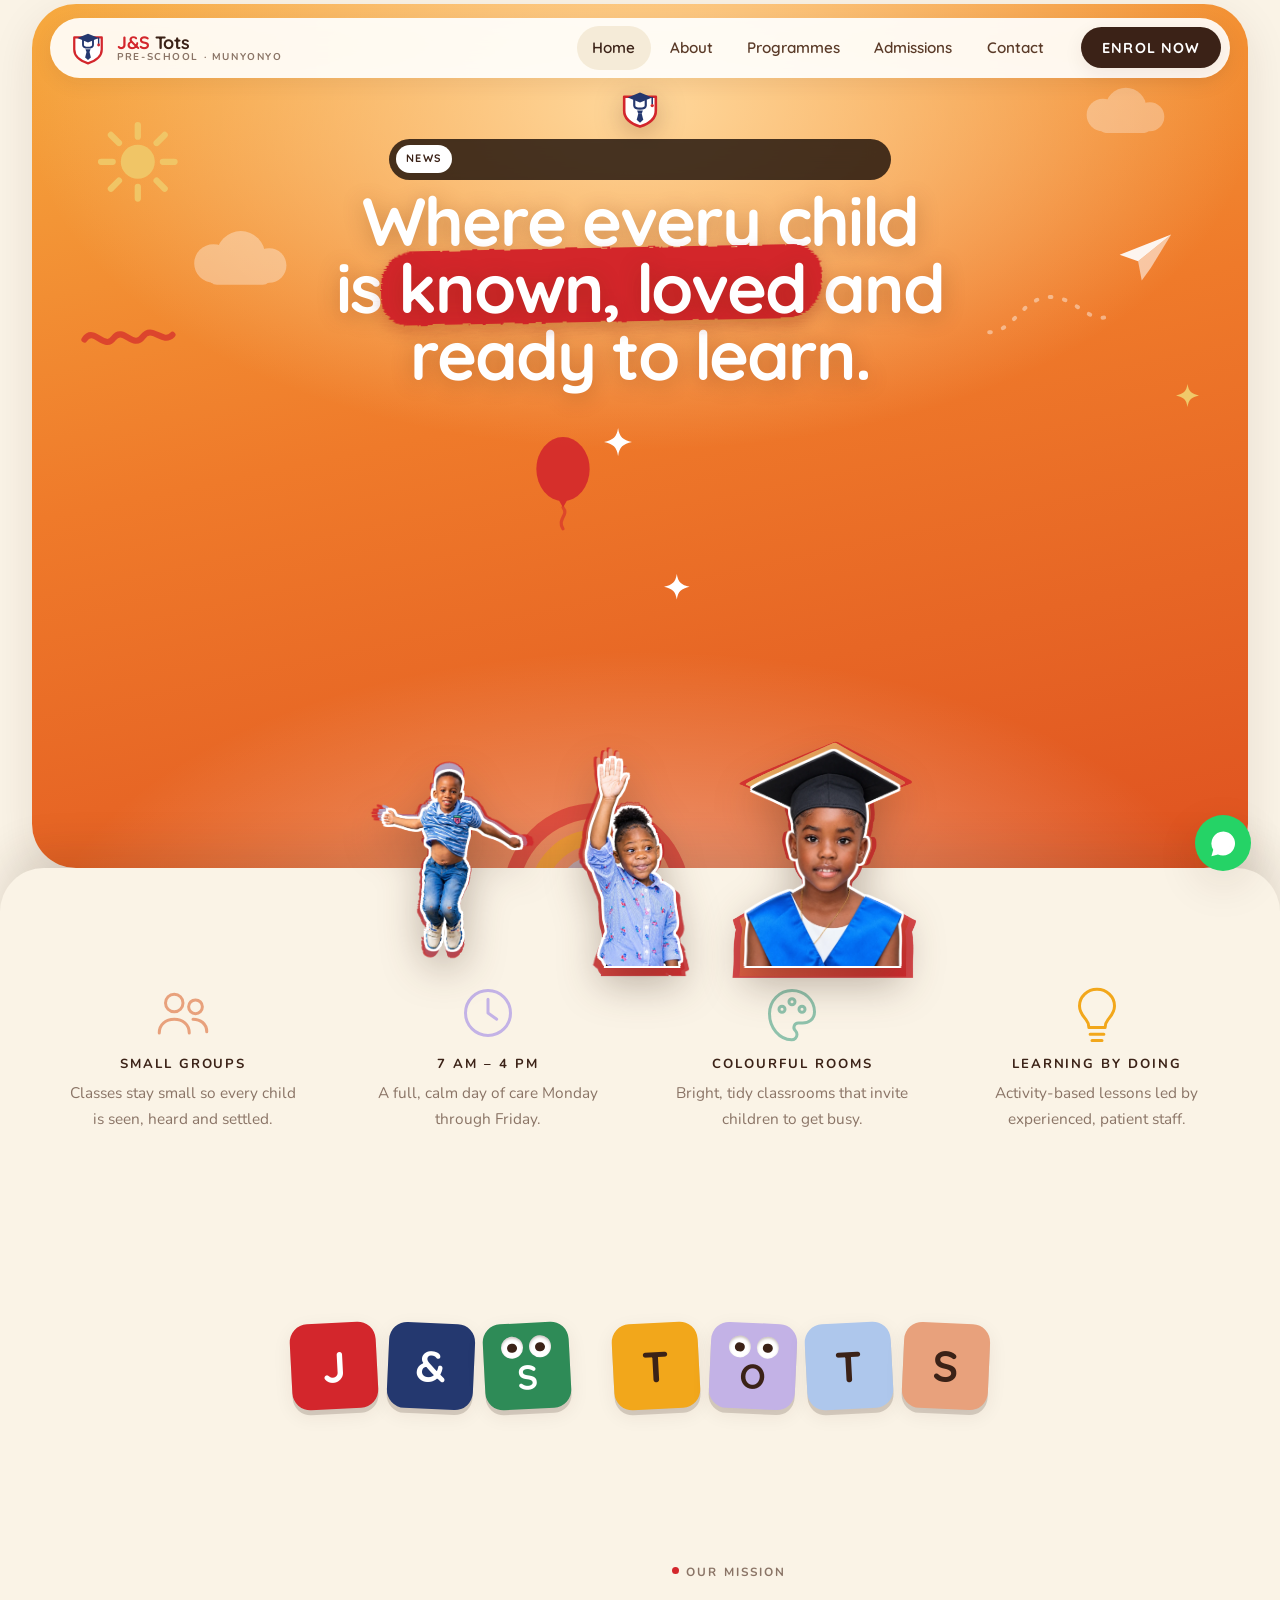
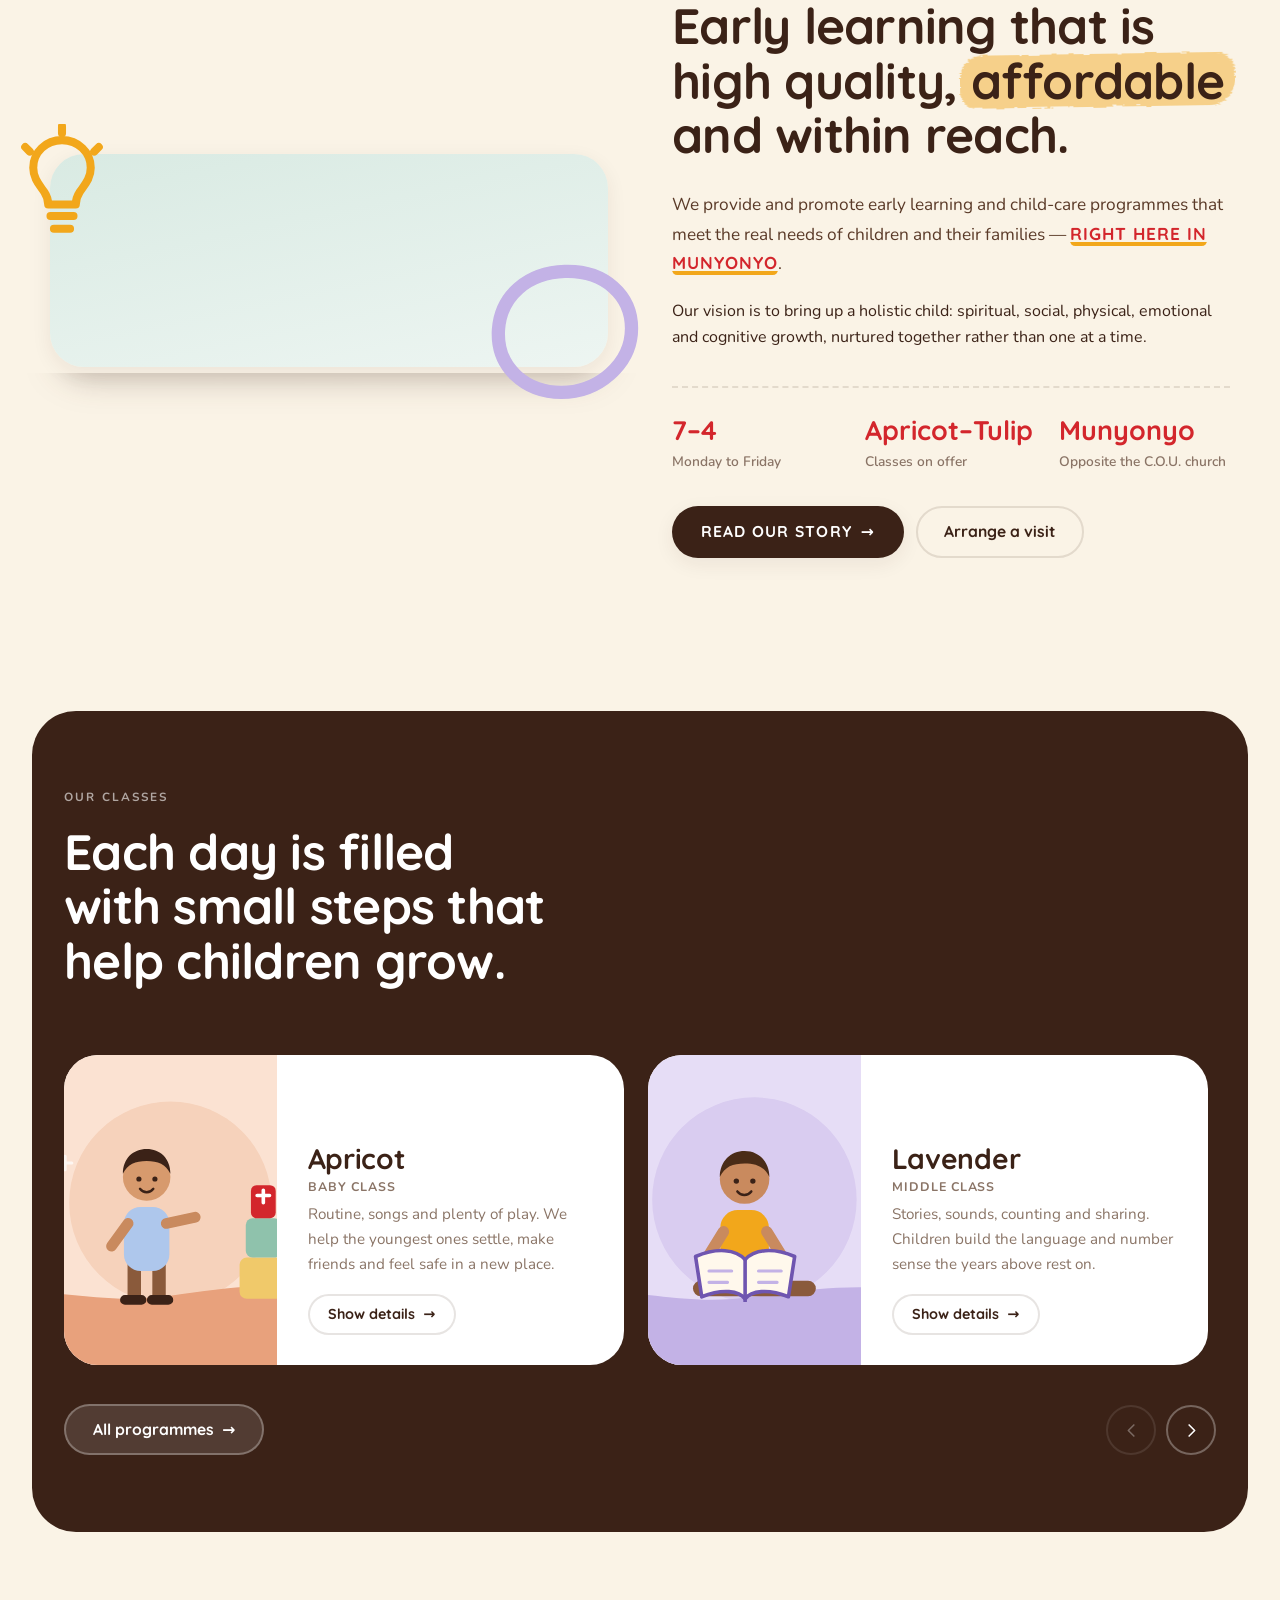
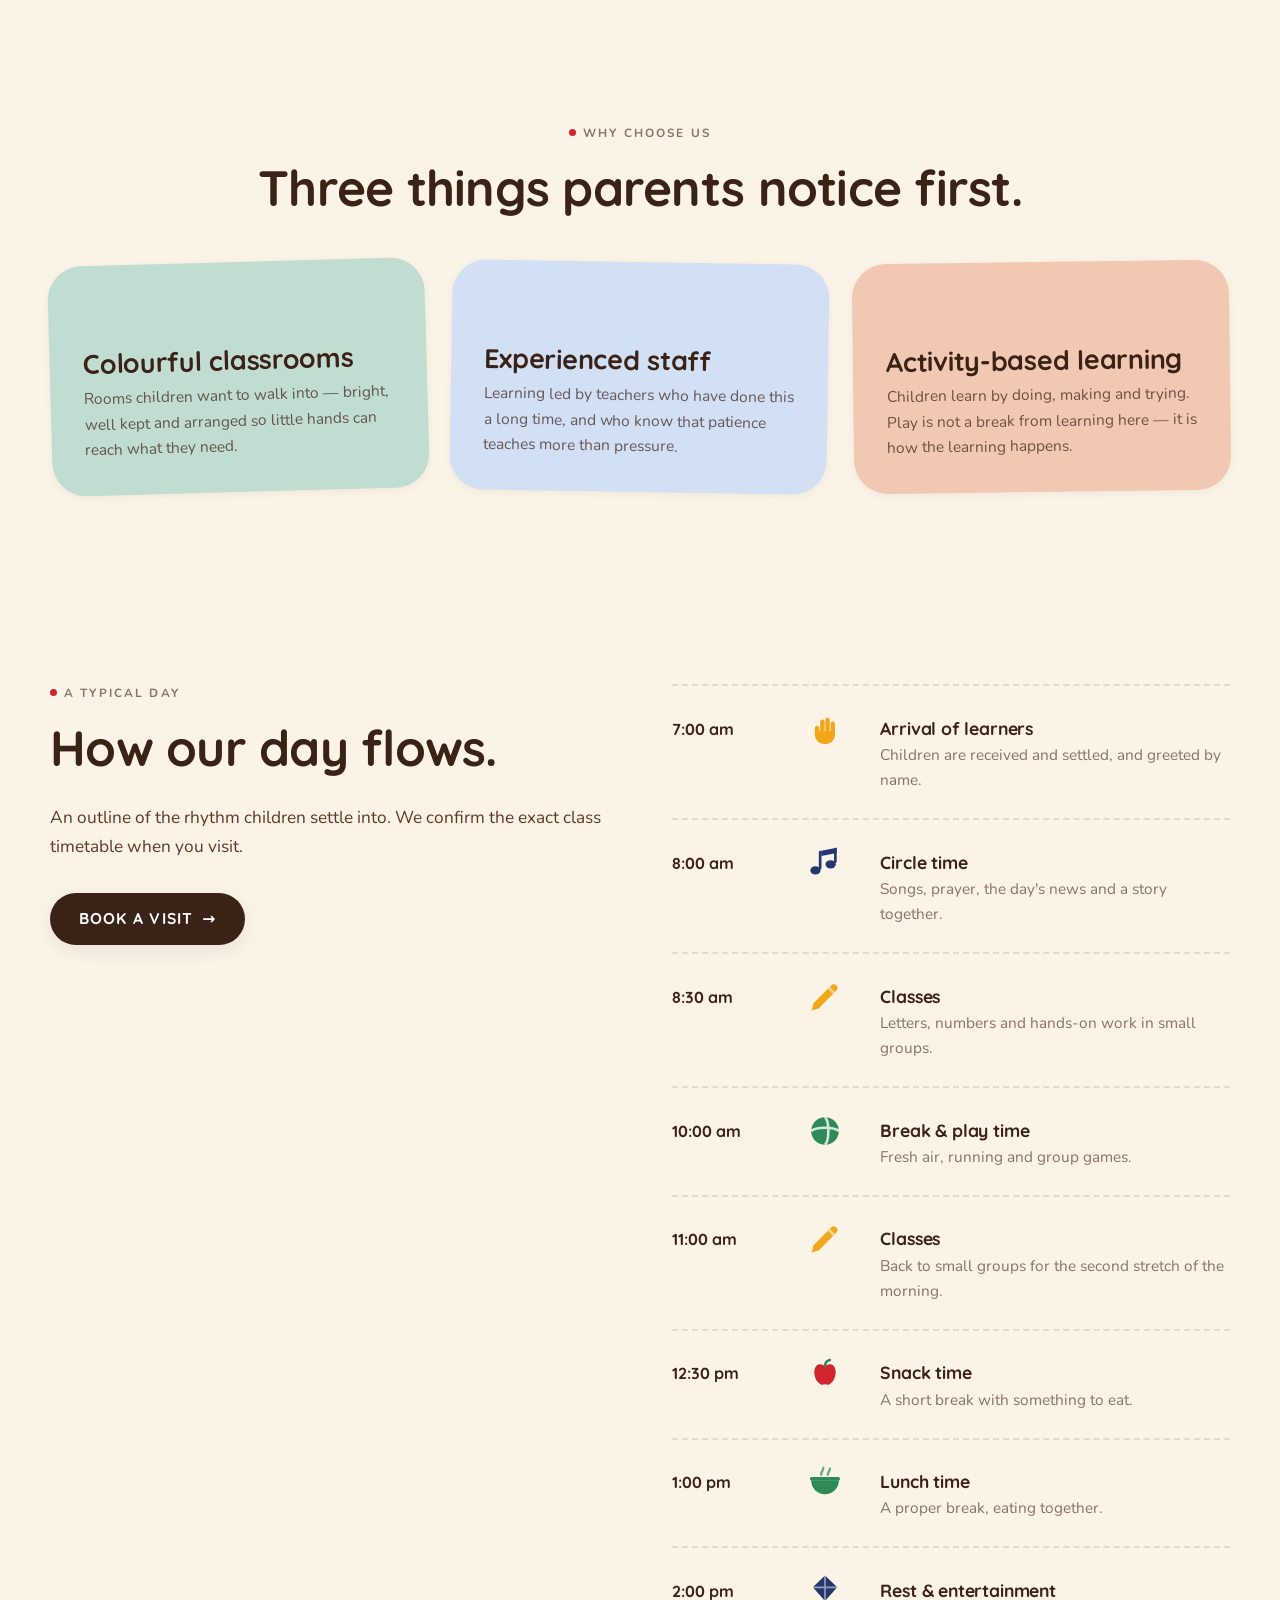
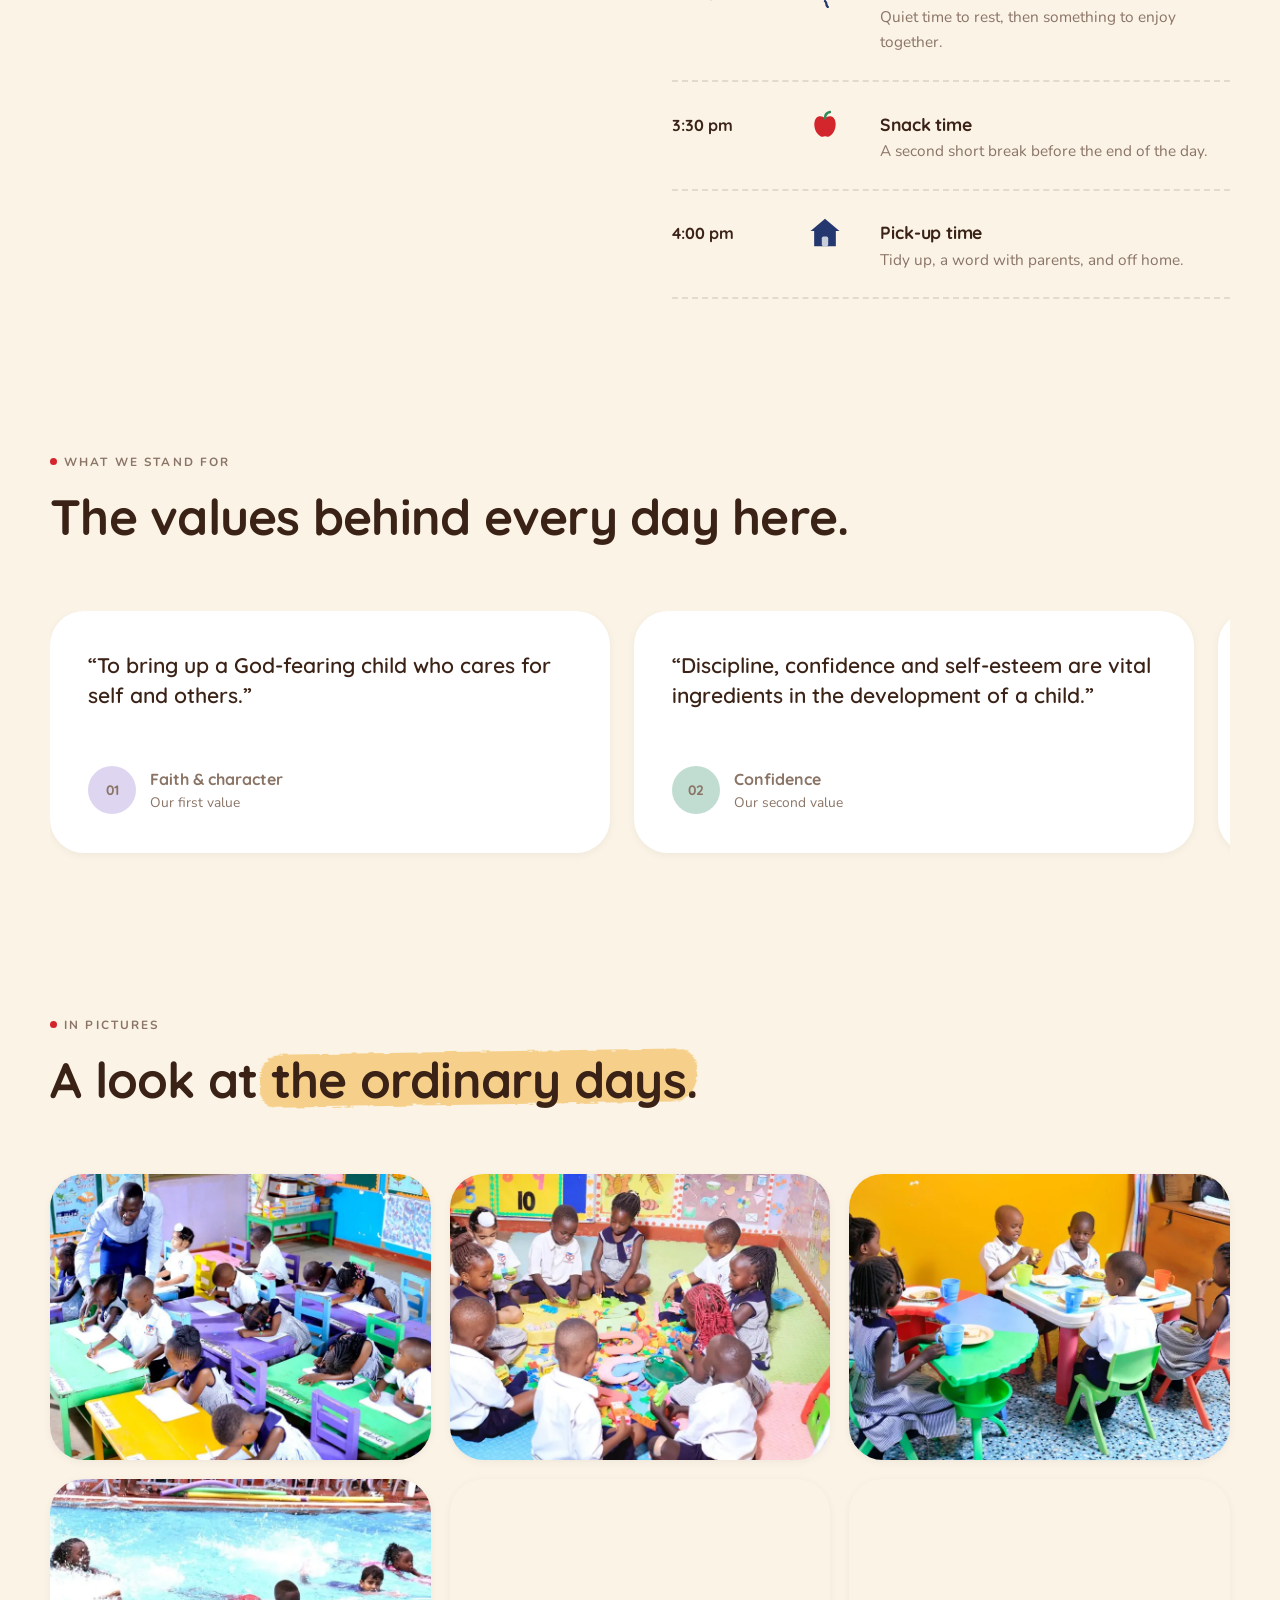
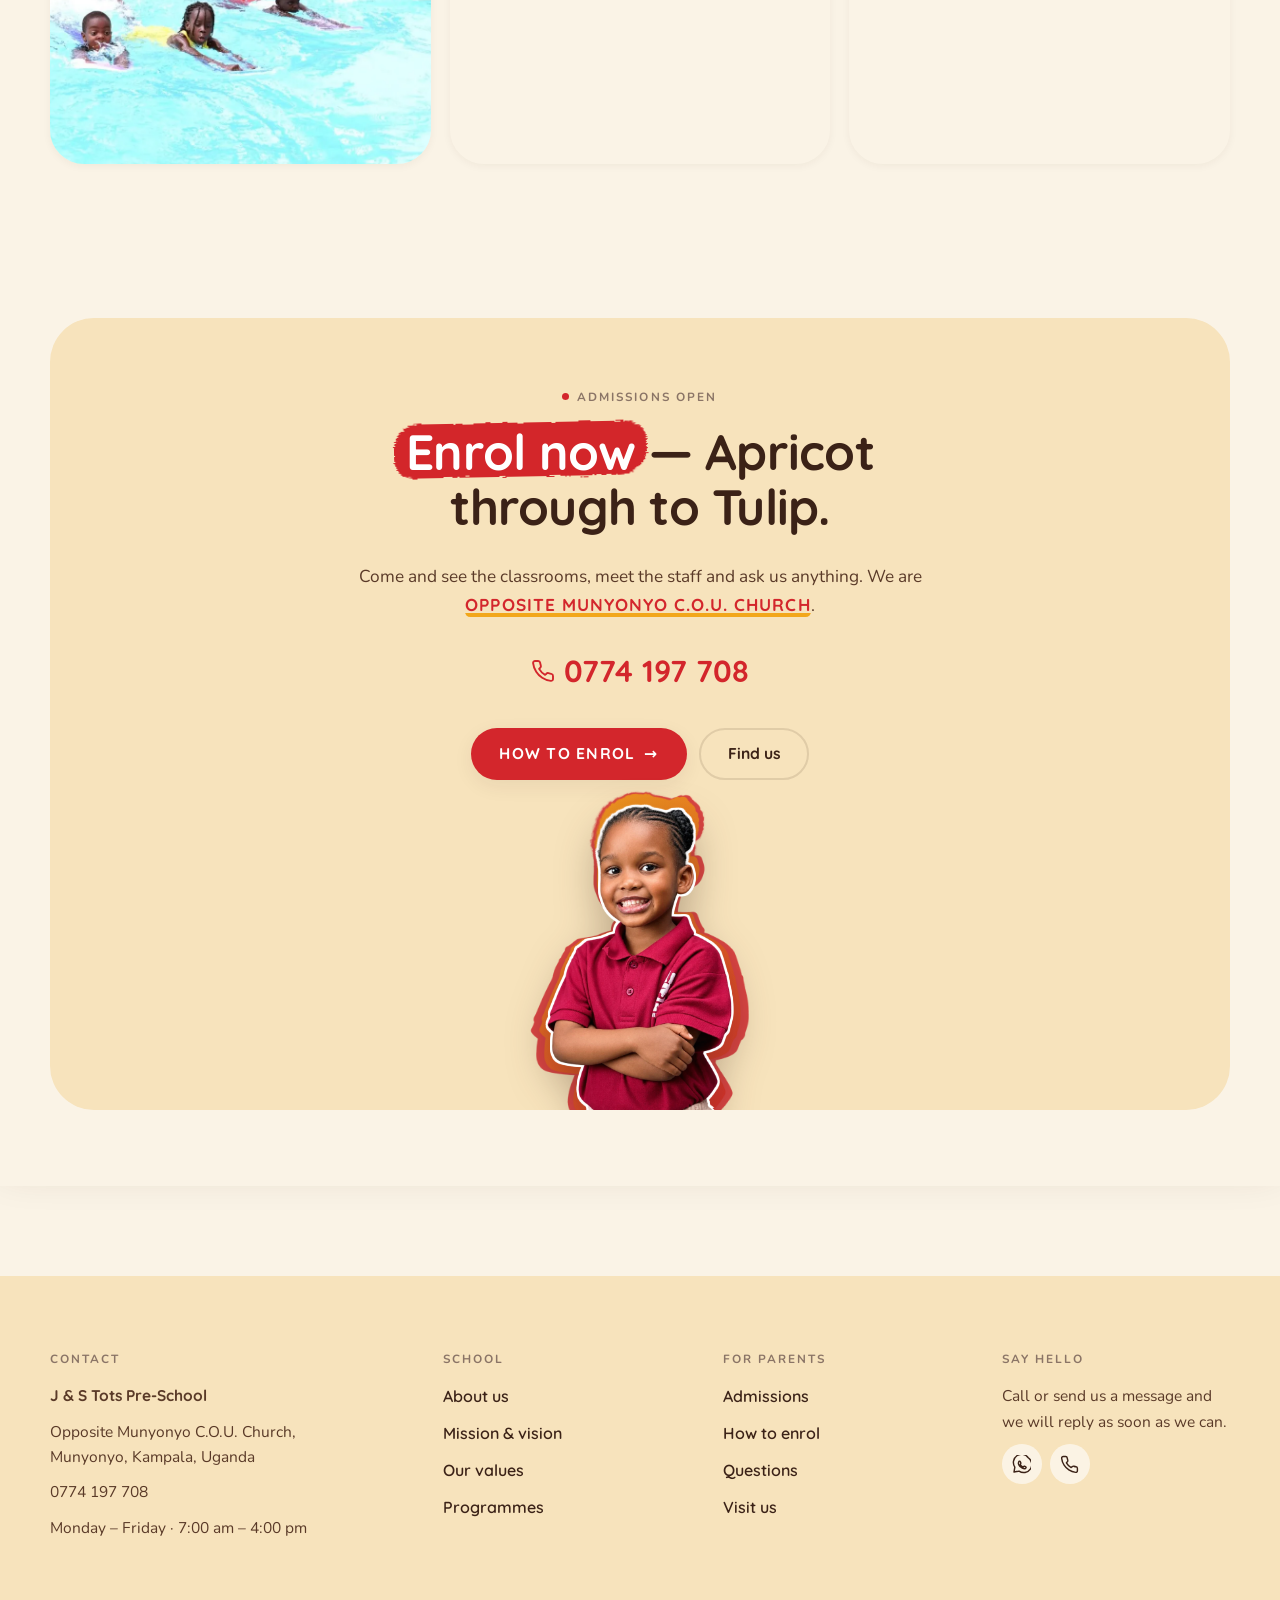
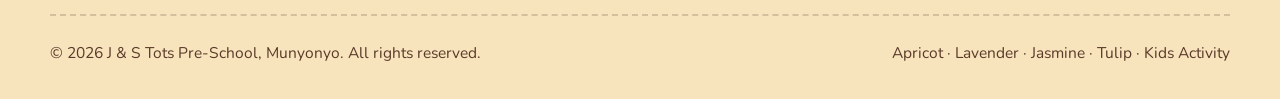
==== commit a56465c0: "Drop the Google verification tag again Added earlier today for a URL-prefix property under josebanzu" ====
--- a/index.html
+++ b/index.html
@@ -17,10 +17,6 @@
 <title>J &amp; S Tots Pre-School — Munyonyo, Kampala</title>
 <meta name="description" content="J &amp; S Tots Pre-School in Munyonyo, Kampala. Apricot through to Tulip, colourful classrooms and activity-based learning. Open Monday to Friday, 7:00 am – 4:00 pm.">
 <meta name="theme-color" content="#faf3e6">
-<!-- Proves to Google that this site is ours, so Search Console will show its
-     traffic and accept "request indexing". Google re-checks periodically:
-     removing this tag un-verifies the property. -->
-<meta name="google-site-verification" content="KrxlSUA7pPdUk7ejUx5aaxQdIpbzgIahjkX1_BMeldM" />
 <link rel="canonical" href="https://jandstots.site/">
 <meta property="og:type" content="website">
 <meta property="og:site_name" content="J &amp; S Tots Pre-School">
